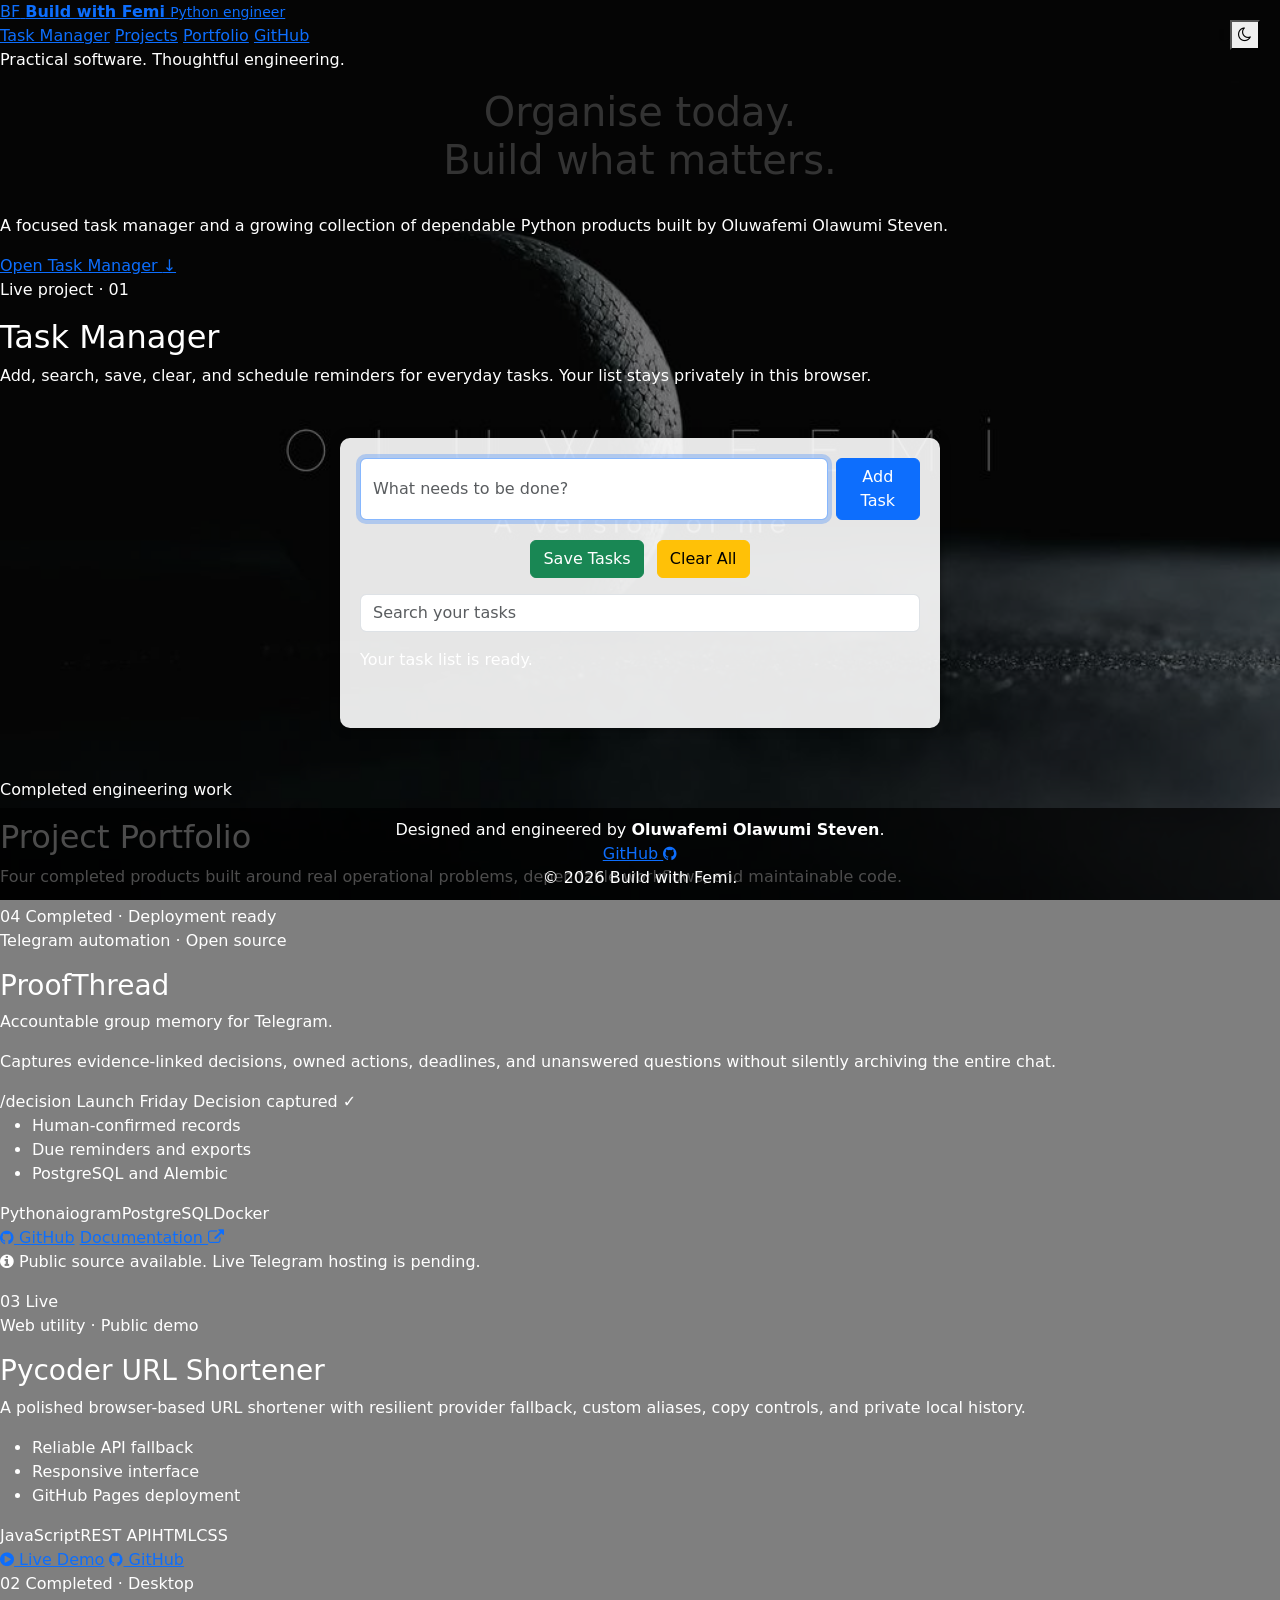
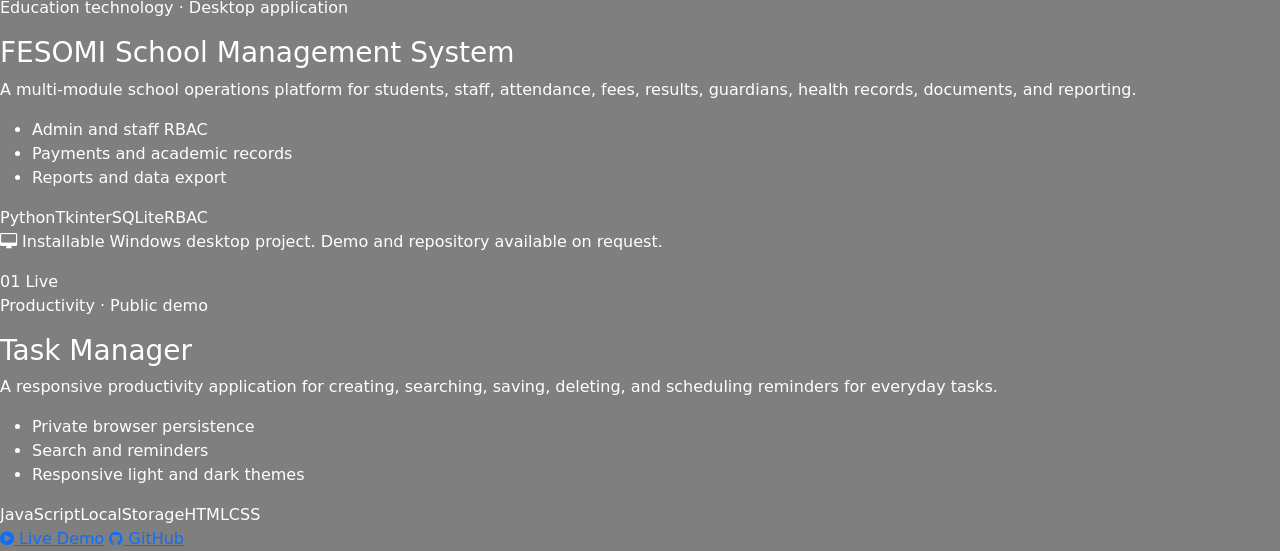
==== index.html @ 550fa1e2 "feat: launch standalone developer portfolio" ====
<!DOCTYPE html>
<html lang="en">
<head>
  <meta charset="UTF-8">
  <meta name="viewport" content="width=device-width, initial-scale=1.0">
  <meta name="description" content="Oluwafemi Olawumi Steven's Task Manager and featured Python engineering projects.">
  <meta name="theme-color" content="#071526">
  <title>Task Manager | Build with Femi</title>
  <link rel="stylesheet" href="https://cdn.jsdelivr.net/npm/bootstrap@5.3.0/dist/css/bootstrap.min.css">
  <link rel="stylesheet" href="https://maxcdn.bootstrapcdn.com/font-awesome/4.7.0/css/font-awesome.min.css">
  <link rel="stylesheet" href="styles.css">
</head>
<body>
  <header class="site-header">
    <a class="brand" href="#top" aria-label="Build with Femi home">
      <span class="brand-mark" aria-hidden="true">BF</span>
      <span>
        <strong>Build with Femi</strong>
        <small>Python engineer</small>
      </span>
    </a>

    <nav aria-label="Primary navigation">
      <a href="#task-manager">Task Manager</a>
      <a href="#projects">Projects</a>
      <a href="portfolio/">Portfolio</a>
      <a href="https://github.com/Oluwafemi1x" target="_blank" rel="noopener noreferrer">GitHub</a>
    </nav>

    <button class="mode-toggle" type="button" aria-label="Switch between light and dark mode" title="Toggle colour theme">
      <i class="fa fa-moon-o" aria-hidden="true"></i>
    </button>
  </header>

  <main id="top">
    <section class="hero" aria-labelledby="hero-title">
      <p class="eyebrow">Practical software. Thoughtful engineering.</p>
      <h1 id="hero-title">Organise today.<br><span>Build what matters.</span></h1>
      <p class="hero-copy">A focused task manager and a growing collection of dependable Python products built by Oluwafemi Olawumi Steven.</p>
      <a class="primary-link" href="#task-manager">Open Task Manager <span aria-hidden="true">↓</span></a>
    </section>

    <section id="task-manager" class="task-section" aria-labelledby="task-title">
      <div class="section-heading">
        <div>
          <p class="eyebrow">Live project · 01</p>
          <h2 id="task-title">Task Manager</h2>
        </div>
        <p>Add, search, save, clear, and schedule reminders for everyday tasks. Your list stays privately in this browser.</p>
      </div>

      <div class="task-manager-shell container">
        <div class="task-input d-flex justify-content-center">
          <label class="visually-hidden" for="taskInput">New task</label>
          <input type="text" id="taskInput" placeholder="What needs to be done?" class="form-control me-2" maxlength="240" autocomplete="off">
          <button id="addTaskBtn" class="btn btn-primary" type="button">Add Task</button>
        </div>

        <div class="task-actions text-center mt-3">
          <button id="saveTasksBtn" class="btn btn-success me-2" type="button">Save Tasks</button>
          <button id="clearAllBtn" class="btn btn-warning" type="button">Clear All</button>
        </div>

        <label class="visually-hidden" for="searchInput">Search tasks</label>
        <input type="search" id="searchInput" placeholder="Search your tasks" class="form-control my-3" autocomplete="off">
        <p id="emptyState" class="empty-state">Your task list is ready.</p>
        <ul class="task-list list-group" id="taskList" aria-live="polite"></ul>
        <p id="taskStatus" class="task-status" role="status" aria-live="polite"></p>
      </div>
    </section>

    <section id="projects" class="projects-section" aria-labelledby="projects-title">
      <div class="section-heading">
        <div>
          <p class="eyebrow">Completed engineering work</p>
          <h2 id="projects-title">Project Portfolio</h2>
        </div>
        <p>Four completed products built around real operational problems, dependable workflows, and maintainable code.</p>
      </div>

      <div class="project-grid">
        <article class="portfolio-card portfolio-card--featured">
          <div class="card-topline">
            <span class="project-index">04</span>
            <span class="project-status"><i></i> Completed · Deployment ready</span>
          </div>
          <div class="card-layout">
            <div>
              <p class="project-type">Telegram automation · Open source</p>
              <h3>ProofThread</h3>
              <p class="project-tagline">Accountable group memory for Telegram.</p>
              <p>Captures evidence-linked decisions, owned actions, deadlines, and unanswered questions without silently archiving the entire chat.</p>
            </div>
            <div class="mini-thread" aria-hidden="true">
              <span>/decision Launch Friday</span>
              <span>Decision captured ✓</span>
            </div>
          </div>
          <ul class="project-highlights">
            <li>Human-confirmed records</li>
            <li>Due reminders and exports</li>
            <li>PostgreSQL and Alembic</li>
          </ul>
          <div class="tech-stack" aria-label="ProofThread technologies"><span>Python</span><span>aiogram</span><span>PostgreSQL</span><span>Docker</span></div>
          <div class="project-links">
            <a class="project-button" href="https://github.com/Oluwafemi1x/proofthread-telegram-bot" target="_blank" rel="noopener noreferrer"><i class="fa fa-github" aria-hidden="true"></i> GitHub</a>
            <a class="project-button project-button--secondary" href="https://github.com/Oluwafemi1x/proofthread-telegram-bot#readme" target="_blank" rel="noopener noreferrer">Documentation <i class="fa fa-external-link" aria-hidden="true"></i></a>
          </div>
          <p class="availability"><i class="fa fa-info-circle" aria-hidden="true"></i> Public source available. Live Telegram hosting is pending.</p>
        </article>

        <article class="portfolio-card">
          <div class="card-topline">
            <span class="project-index">03</span>
            <span class="project-status project-status--live"><i></i> Live</span>
          </div>
          <p class="project-type">Web utility · Public demo</p>
          <h3>Pycoder URL Shortener</h3>
          <p>A polished browser-based URL shortener with resilient provider fallback, custom aliases, copy controls, and private local history.</p>
          <ul class="project-highlights">
            <li>Reliable API fallback</li>
            <li>Responsive interface</li>
            <li>GitHub Pages deployment</li>
          </ul>
          <div class="tech-stack" aria-label="URL Shortener technologies"><span>JavaScript</span><span>REST API</span><span>HTML</span><span>CSS</span></div>
          <div class="project-links">
            <a class="project-button project-button--live" href="https://oluwafemi1x.github.io/url-shortener/" target="_blank" rel="noopener noreferrer"><i class="fa fa-play-circle" aria-hidden="true"></i> Live Demo</a>
            <a class="project-button project-button--secondary" href="https://github.com/Oluwafemi1x/url-shortener" target="_blank" rel="noopener noreferrer"><i class="fa fa-github" aria-hidden="true"></i> GitHub</a>
          </div>
        </article>

        <article class="portfolio-card">
          <div class="card-topline">
            <span class="project-index">02</span>
            <span class="project-status"><i></i> Completed · Desktop</span>
          </div>
          <p class="project-type">Education technology · Desktop application</p>
          <h3>FESOMI School Management System</h3>
          <p>A multi-module school operations platform for students, staff, attendance, fees, results, guardians, health records, documents, and reporting.</p>
          <ul class="project-highlights">
            <li>Admin and staff RBAC</li>
            <li>Payments and academic records</li>
            <li>Reports and data export</li>
          </ul>
          <div class="tech-stack" aria-label="FESOMI technologies"><span>Python</span><span>Tkinter</span><span>SQLite</span><span>RBAC</span></div>
          <p class="availability"><i class="fa fa-desktop" aria-hidden="true"></i> Installable Windows desktop project. Demo and repository available on request.</p>
        </article>

        <article class="portfolio-card">
          <div class="card-topline">
            <span class="project-index">01</span>
            <span class="project-status project-status--live"><i></i> Live</span>
          </div>
          <p class="project-type">Productivity · Public demo</p>
          <h3>Task Manager</h3>
          <p>A responsive productivity application for creating, searching, saving, deleting, and scheduling reminders for everyday tasks.</p>
          <ul class="project-highlights">
            <li>Private browser persistence</li>
            <li>Search and reminders</li>
            <li>Responsive light and dark themes</li>
          </ul>
          <div class="tech-stack" aria-label="Task Manager technologies"><span>JavaScript</span><span>LocalStorage</span><span>HTML</span><span>CSS</span></div>
          <div class="project-links">
            <a class="project-button project-button--live" href="https://oluwafemi1x.github.io/Task-Manager/" target="_blank" rel="noopener noreferrer"><i class="fa fa-play-circle" aria-hidden="true"></i> Live Demo</a>
            <a class="project-button project-button--secondary" href="https://github.com/Oluwafemi1x/Task-Manager" target="_blank" rel="noopener noreferrer"><i class="fa fa-github" aria-hidden="true"></i> GitHub</a>
          </div>
        </article>
      </div>
    </section>
  </main>

  <footer class="footer">
    <p>Designed and engineered by <strong>Oluwafemi Olawumi Steven</strong>.</p>
    <a href="https://github.com/Oluwafemi1x" target="_blank" rel="noopener noreferrer">GitHub <i class="fa fa-github" aria-hidden="true"></i></a>
    <p>&copy; <span id="currentYear">2026</span> Build with Femi.</p>
  </footer>

  <script src="https://cdn.jsdelivr.net/npm/bootstrap@5.3.0/dist/js/bootstrap.bundle.min.js"></script>
  <script src="script.js"></script>
</body>
</html>
---- styles.css ----
body {
 background-image: url(./images/background.jpg);
 background-size: cover;
 background-position: center;
 background-attachment: fixed;
 background-repeat: no-repeat;
 color: #fff;
 position: relative;
}

body::before {
  content: '';
  position: absolute;
  top: 0;
  left: 0;
  width: 100%;
  height: 100%;
  background-color: rgba(0, 0, 0, 0.5);
  z-index: -1;
}

.container {
  max-width: 600px;
  margin: 50px auto;
  background-color: rgba(255, 255, 255, 0.9);
  padding: 20px;
  border-radius: 10px;
  box-shadow: 0 0 10px rgba(0, 0, 0, 0.5);
  z-index: 1;
}

h1 {
  text-align: center;
  margin-bottom: 30px;
  color: #333;
}

.task-input {
  margin-bottom: 20px;
}

.task-list {
  list-style-type: none;
  padding: 0;
  margin-bottom: 20px;
}

.task-item {
  display: flex;
  justify-content: space-between;
  align-items: center;
  padding: 10px;
  margin-bottom: 10px;
  background-color: #555;
  border-radius: 5px;
  transition: background-color 0.3s;
}

.task-item button {
  background-color: #dc3545;
  color: #fff;
  border: none;
  padding: 5px 10px;
  border-radius: 5px;
  cursor: pointer;
  margin: 5px;
}

.task-item button:hover {
  background-color: #c82333;
}

.task-item button.reminder-btn {
  background-color: #17a2b8;
  color: #fff;
}

.task-item button.reminder-btn:hover {
  background-color: #138496;
}

.mode-toggle {
  position: absolute;
  top: 20px;
  right: 20px;
  cursor: pointer;
}

.dark-mode {
  background-color: #222;
  color: #f8f9fa;
}

.dark-mode .container {
  background-color: #333;
}

.dark-mode .task-item {
  background-color: #666;
}

.dark-mode button {
  background-color: #dc3545;
  color: #fff;
}
.footer {
  text-align: center;
  padding: 10px;
  background-color: rgba(0, 0, 0, 0.7);
  color: #fff;
  position: fixed;
  bottom: 0;
  left: 0;
  width: 100%;
}
.footer p {
  margin: 0;
}
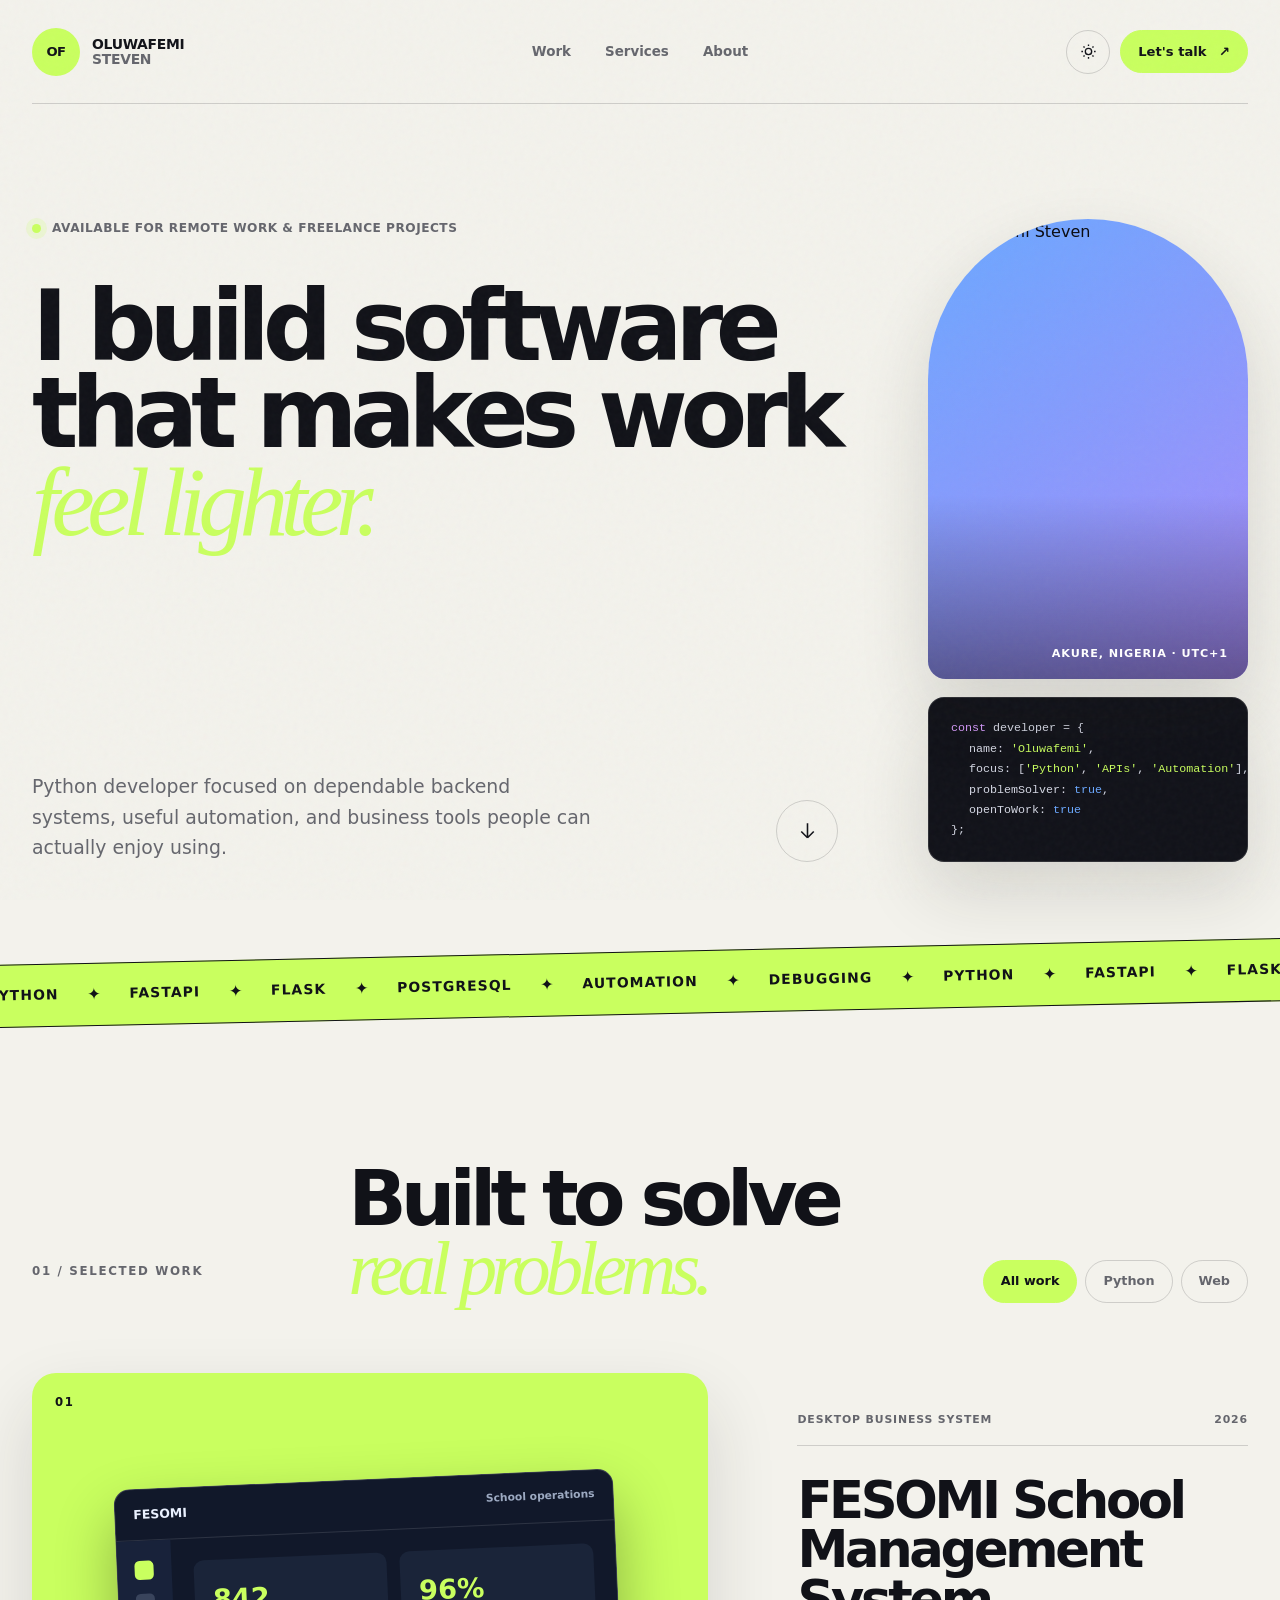
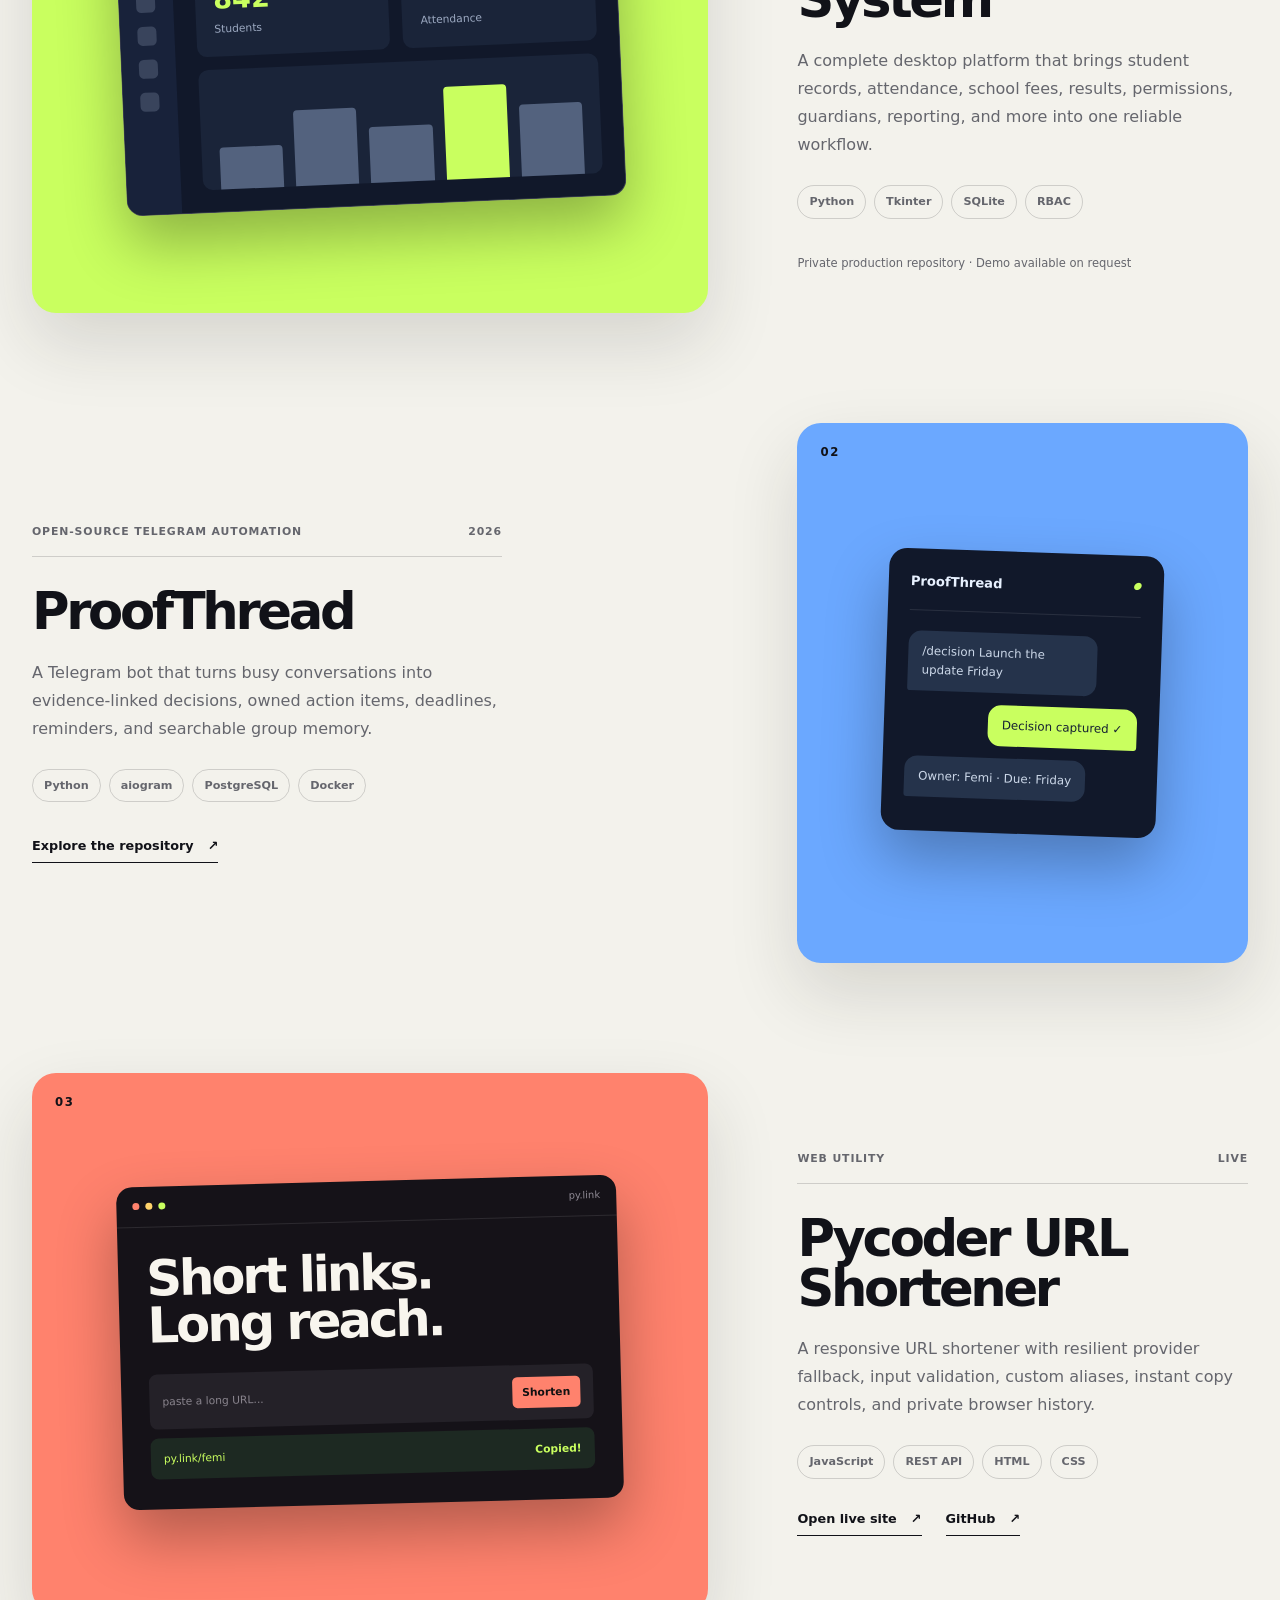
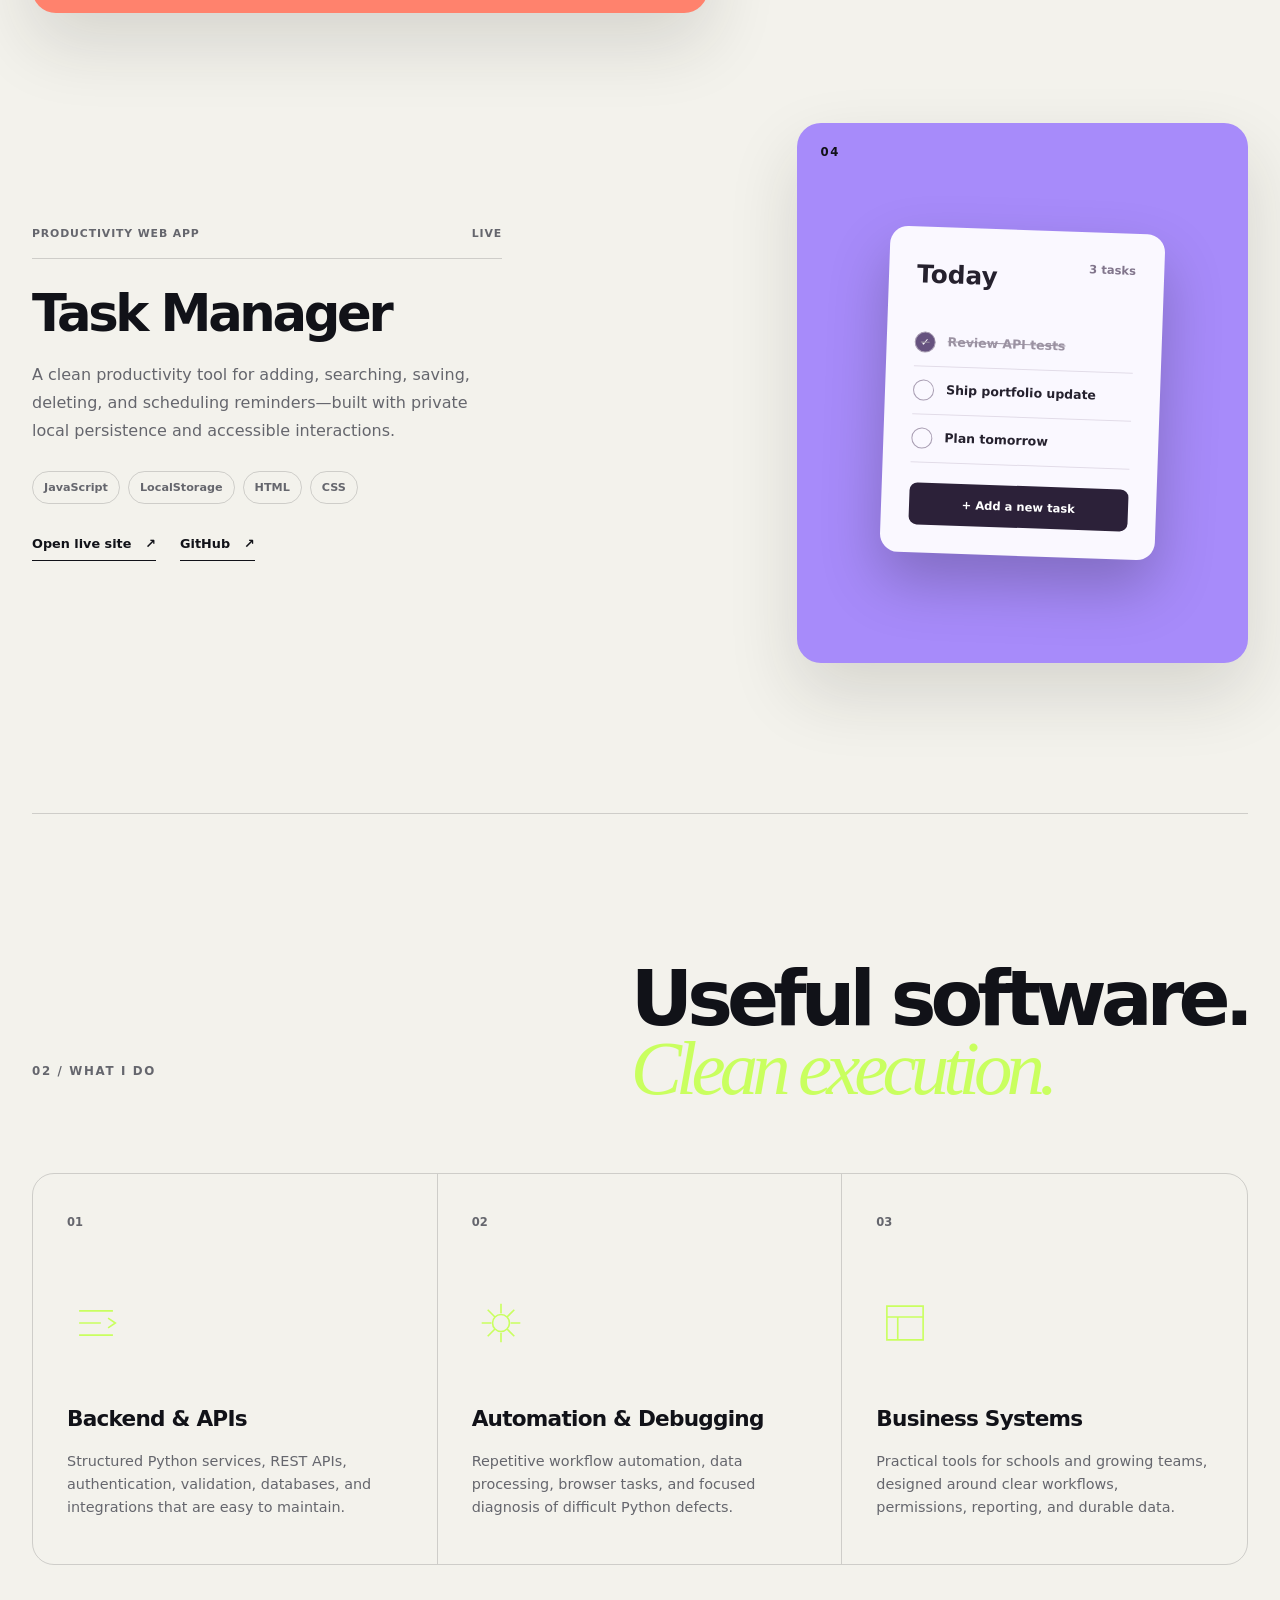
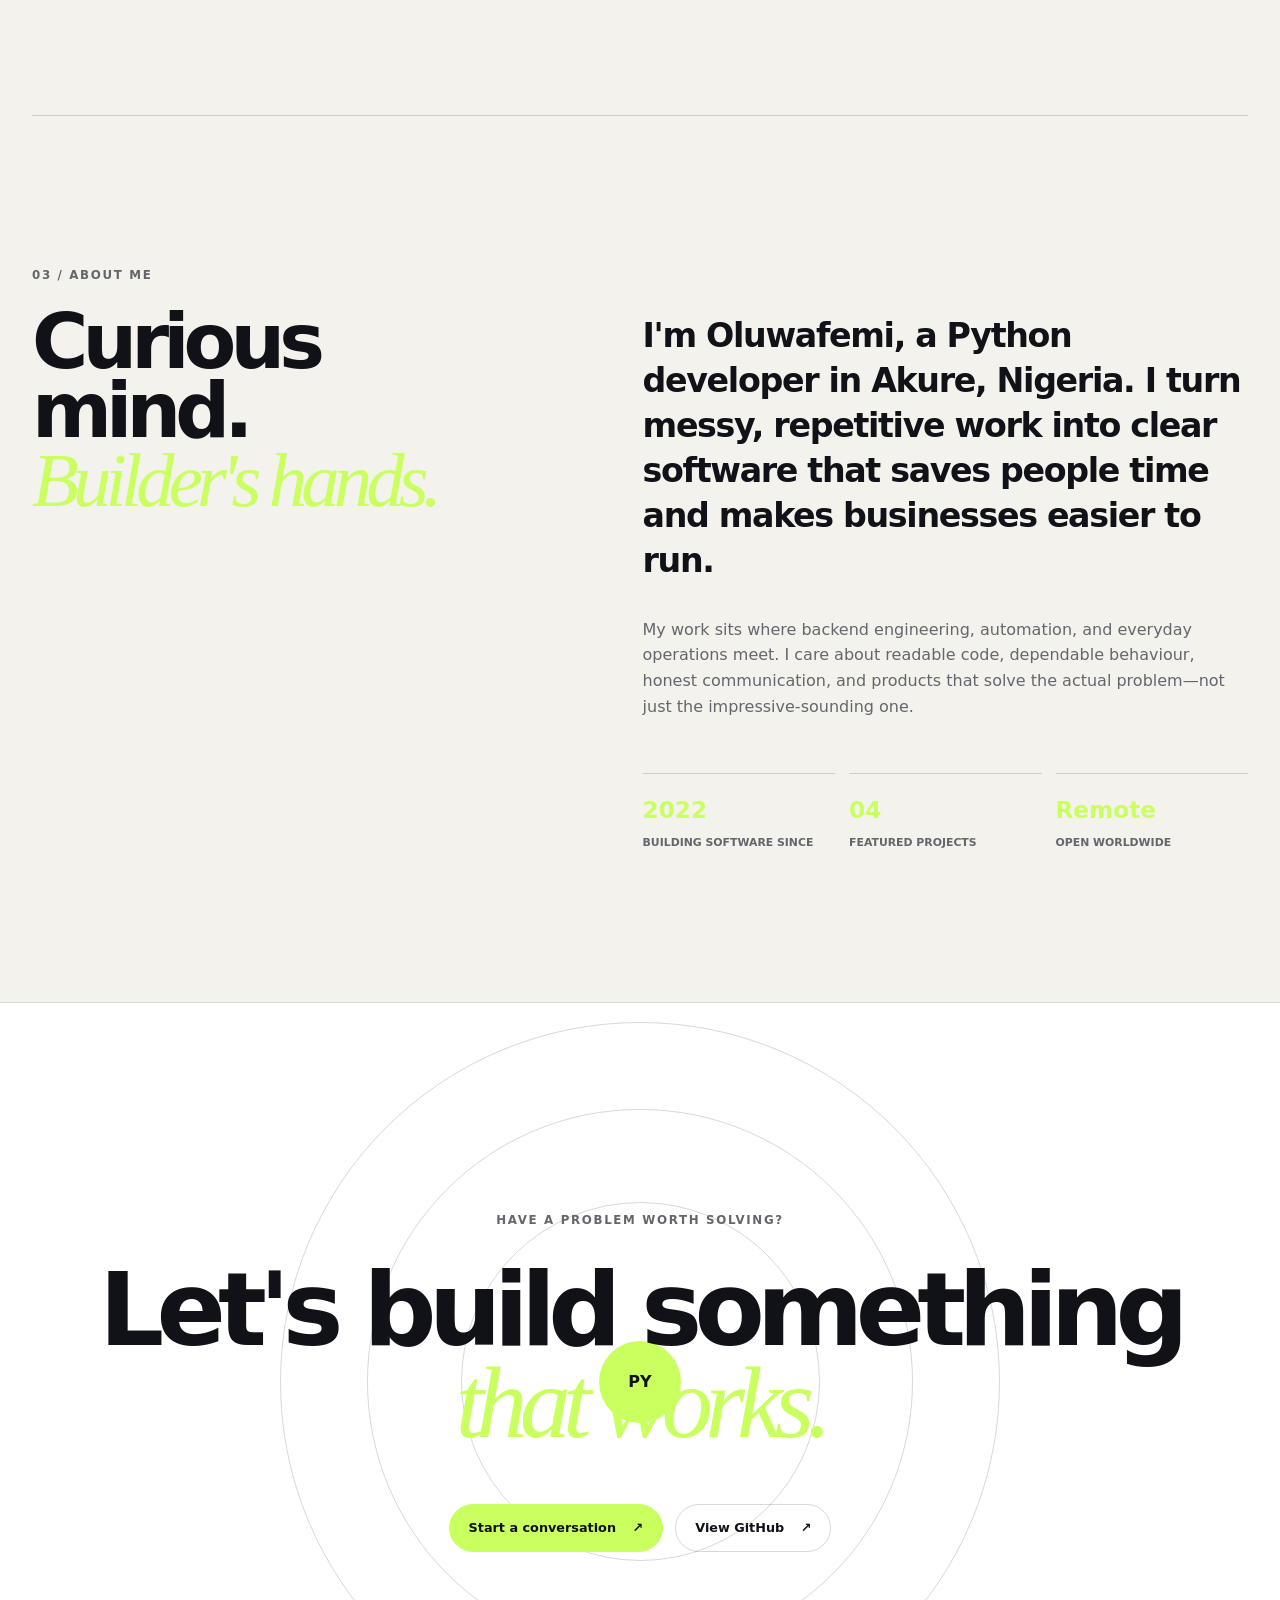
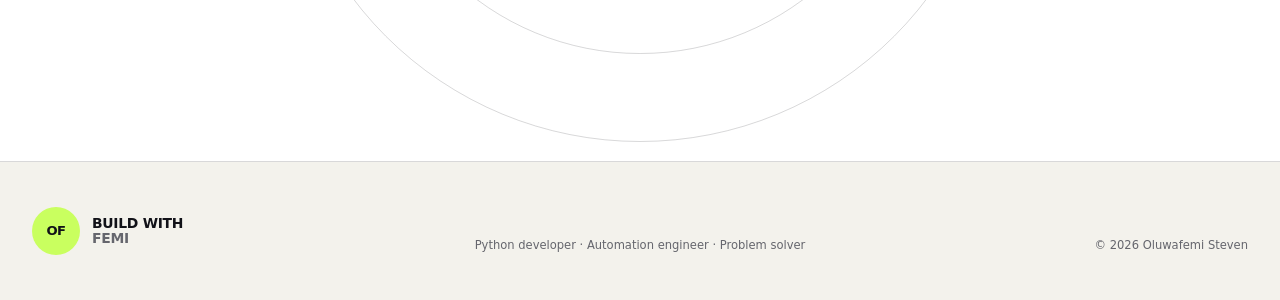
==== commit 3a6fa6a0: "feat: publish redesigned developer portfolio" ====
--- a/index.html
+++ b/index.html
@@ -1,181 +1,248 @@
-<!DOCTYPE html>
-<html lang="en">
+<!doctype html>
+<html lang="en" data-theme="dark">
 <head>
-  <meta charset="UTF-8">
-  <meta name="viewport" content="width=device-width, initial-scale=1.0">
-  <meta name="description" content="Oluwafemi Olawumi Steven's Task Manager and featured Python engineering projects.">
-  <meta name="theme-color" content="#071526">
-  <title>Task Manager | Build with Femi</title>
-  <link rel="stylesheet" href="https://cdn.jsdelivr.net/npm/bootstrap@5.3.0/dist/css/bootstrap.min.css">
-  <link rel="stylesheet" href="https://maxcdn.bootstrapcdn.com/font-awesome/4.7.0/css/font-awesome.min.css">
+  <meta charset="utf-8">
+  <meta name="viewport" content="width=device-width, initial-scale=1">
+  <meta name="description" content="Portfolio of Oluwafemi Olawumi Steven, a Python developer building backend systems, automation tools, and practical business software.">
+  <meta name="theme-color" content="#0a0b10">
+  <title>Oluwafemi Steven — Python Developer</title>
+  <link rel="preconnect" href="https://avatars.githubusercontent.com">
   <link rel="stylesheet" href="styles.css">
+  <script src="script.js" defer></script>
 </head>
 <body>
-  <header class="site-header">
-    <a class="brand" href="#top" aria-label="Build with Femi home">
-      <span class="brand-mark" aria-hidden="true">BF</span>
-      <span>
-        <strong>Build with Femi</strong>
-        <small>Python engineer</small>
-      </span>
+  <a class="skip-link" href="#main">Skip to content</a>
+  <div class="noise" aria-hidden="true"></div>
+
+  <header class="site-header" id="top">
+    <a class="brand" href="#top" aria-label="Oluwafemi Steven home">
+      <span class="brand-symbol">OF</span>
+      <span class="brand-copy">Oluwafemi<br><em>Steven</em></span>
     </a>
 
-    <nav aria-label="Primary navigation">
-      <a href="#task-manager">Task Manager</a>
-      <a href="#projects">Projects</a>
-      <a href="portfolio/">Portfolio</a>
-      <a href="https://github.com/Oluwafemi1x" target="_blank" rel="noopener noreferrer">GitHub</a>
+    <nav class="desktop-nav" aria-label="Primary navigation">
+      <a href="#work">Work</a>
+      <a href="#services">Services</a>
+      <a href="#about">About</a>
     </nav>
 
-    <button class="mode-toggle" type="button" aria-label="Switch between light and dark mode" title="Toggle colour theme">
-      <i class="fa fa-moon-o" aria-hidden="true"></i>
-    </button>
+    <div class="header-actions">
+      <button class="theme-toggle" type="button" aria-label="Switch to light theme" aria-pressed="false">
+        <svg viewBox="0 0 24 24" aria-hidden="true"><path d="M12 3v2m0 14v2M3 12h2m14 0h2M5.64 5.64l1.42 1.42m9.88 9.88 1.42 1.42m0-12.72-1.42 1.42M7.06 16.94l-1.42 1.42M16 12a4 4 0 1 1-8 0 4 4 0 0 1 8 0Z"/></svg>
+      </button>
+      <a class="header-cta" href="mailto:freshfemi1990@gmail.com">Let's talk <span aria-hidden="true">↗</span></a>
+      <button class="menu-toggle" type="button" aria-expanded="false" aria-controls="mobile-menu" aria-label="Open menu">
+        <span></span><span></span>
+      </button>
+    </div>
+
+    <nav class="mobile-menu" id="mobile-menu" aria-label="Mobile navigation" hidden>
+      <a href="#work">Work</a>
+      <a href="#services">Services</a>
+      <a href="#about">About</a>
+      <a href="mailto:freshfemi1990@gmail.com">Start a project ↗</a>
+    </nav>
   </header>
 
-  <main id="top">
+  <main id="main">
     <section class="hero" aria-labelledby="hero-title">
-      <p class="eyebrow">Practical software. Thoughtful engineering.</p>
-      <h1 id="hero-title">Organise today.<br><span>Build what matters.</span></h1>
-      <p class="hero-copy">A focused task manager and a growing collection of dependable Python products built by Oluwafemi Olawumi Steven.</p>
-      <a class="primary-link" href="#task-manager">Open Task Manager <span aria-hidden="true">↓</span></a>
-    </section>
-
-    <section id="task-manager" class="task-section" aria-labelledby="task-title">
-      <div class="section-heading">
-        <div>
-          <p class="eyebrow">Live project · 01</p>
-          <h2 id="task-title">Task Manager</h2>
-        </div>
-        <p>Add, search, save, clear, and schedule reminders for everyday tasks. Your list stays privately in this browser.</p>
-      </div>
-
-      <div class="task-manager-shell container">
-        <div class="task-input d-flex justify-content-center">
-          <label class="visually-hidden" for="taskInput">New task</label>
-          <input type="text" id="taskInput" placeholder="What needs to be done?" class="form-control me-2" maxlength="240" autocomplete="off">
-          <button id="addTaskBtn" class="btn btn-primary" type="button">Add Task</button>
-        </div>
-
-        <div class="task-actions text-center mt-3">
-          <button id="saveTasksBtn" class="btn btn-success me-2" type="button">Save Tasks</button>
-          <button id="clearAllBtn" class="btn btn-warning" type="button">Clear All</button>
-        </div>
-
-        <label class="visually-hidden" for="searchInput">Search tasks</label>
-        <input type="search" id="searchInput" placeholder="Search your tasks" class="form-control my-3" autocomplete="off">
-        <p id="emptyState" class="empty-state">Your task list is ready.</p>
-        <ul class="task-list list-group" id="taskList" aria-live="polite"></ul>
-        <p id="taskStatus" class="task-status" role="status" aria-live="polite"></p>
-      </div>
-    </section>
-
-    <section id="projects" class="projects-section" aria-labelledby="projects-title">
-      <div class="section-heading">
-        <div>
-          <p class="eyebrow">Completed engineering work</p>
-          <h2 id="projects-title">Project Portfolio</h2>
-        </div>
-        <p>Four completed products built around real operational problems, dependable workflows, and maintainable code.</p>
-      </div>
-
-      <div class="project-grid">
-        <article class="portfolio-card portfolio-card--featured">
-          <div class="card-topline">
-            <span class="project-index">04</span>
-            <span class="project-status"><i></i> Completed · Deployment ready</span>
-          </div>
-          <div class="card-layout">
-            <div>
-              <p class="project-type">Telegram automation · Open source</p>
-              <h3>ProofThread</h3>
-              <p class="project-tagline">Accountable group memory for Telegram.</p>
-              <p>Captures evidence-linked decisions, owned actions, deadlines, and unanswered questions without silently archiving the entire chat.</p>
-            </div>
-            <div class="mini-thread" aria-hidden="true">
-              <span>/decision Launch Friday</span>
-              <span>Decision captured ✓</span>
-            </div>
-          </div>
-          <ul class="project-highlights">
-            <li>Human-confirmed records</li>
-            <li>Due reminders and exports</li>
-            <li>PostgreSQL and Alembic</li>
-          </ul>
-          <div class="tech-stack" aria-label="ProofThread technologies"><span>Python</span><span>aiogram</span><span>PostgreSQL</span><span>Docker</span></div>
-          <div class="project-links">
-            <a class="project-button" href="https://github.com/Oluwafemi1x/proofthread-telegram-bot" target="_blank" rel="noopener noreferrer"><i class="fa fa-github" aria-hidden="true"></i> GitHub</a>
-            <a class="project-button project-button--secondary" href="https://github.com/Oluwafemi1x/proofthread-telegram-bot#readme" target="_blank" rel="noopener noreferrer">Documentation <i class="fa fa-external-link" aria-hidden="true"></i></a>
-          </div>
-          <p class="availability"><i class="fa fa-info-circle" aria-hidden="true"></i> Public source available. Live Telegram hosting is pending.</p>
-        </article>
-
-        <article class="portfolio-card">
-          <div class="card-topline">
-            <span class="project-index">03</span>
-            <span class="project-status project-status--live"><i></i> Live</span>
-          </div>
-          <p class="project-type">Web utility · Public demo</p>
-          <h3>Pycoder URL Shortener</h3>
-          <p>A polished browser-based URL shortener with resilient provider fallback, custom aliases, copy controls, and private local history.</p>
-          <ul class="project-highlights">
-            <li>Reliable API fallback</li>
-            <li>Responsive interface</li>
-            <li>GitHub Pages deployment</li>
-          </ul>
-          <div class="tech-stack" aria-label="URL Shortener technologies"><span>JavaScript</span><span>REST API</span><span>HTML</span><span>CSS</span></div>
-          <div class="project-links">
-            <a class="project-button project-button--live" href="https://oluwafemi1x.github.io/url-shortener/" target="_blank" rel="noopener noreferrer"><i class="fa fa-play-circle" aria-hidden="true"></i> Live Demo</a>
-            <a class="project-button project-button--secondary" href="https://github.com/Oluwafemi1x/url-shortener" target="_blank" rel="noopener noreferrer"><i class="fa fa-github" aria-hidden="true"></i> GitHub</a>
-          </div>
-        </article>
-
-        <article class="portfolio-card">
-          <div class="card-topline">
-            <span class="project-index">02</span>
-            <span class="project-status"><i></i> Completed · Desktop</span>
-          </div>
-          <p class="project-type">Education technology · Desktop application</p>
-          <h3>FESOMI School Management System</h3>
-          <p>A multi-module school operations platform for students, staff, attendance, fees, results, guardians, health records, documents, and reporting.</p>
-          <ul class="project-highlights">
-            <li>Admin and staff RBAC</li>
-            <li>Payments and academic records</li>
-            <li>Reports and data export</li>
-          </ul>
-          <div class="tech-stack" aria-label="FESOMI technologies"><span>Python</span><span>Tkinter</span><span>SQLite</span><span>RBAC</span></div>
-          <p class="availability"><i class="fa fa-desktop" aria-hidden="true"></i> Installable Windows desktop project. Demo and repository available on request.</p>
-        </article>
-
-        <article class="portfolio-card">
-          <div class="card-topline">
-            <span class="project-index">01</span>
-            <span class="project-status project-status--live"><i></i> Live</span>
-          </div>
-          <p class="project-type">Productivity · Public demo</p>
-          <h3>Task Manager</h3>
-          <p>A responsive productivity application for creating, searching, saving, deleting, and scheduling reminders for everyday tasks.</p>
-          <ul class="project-highlights">
-            <li>Private browser persistence</li>
-            <li>Search and reminders</li>
-            <li>Responsive light and dark themes</li>
-          </ul>
-          <div class="tech-stack" aria-label="Task Manager technologies"><span>JavaScript</span><span>LocalStorage</span><span>HTML</span><span>CSS</span></div>
-          <div class="project-links">
-            <a class="project-button project-button--live" href="https://oluwafemi1x.github.io/Task-Manager/" target="_blank" rel="noopener noreferrer"><i class="fa fa-play-circle" aria-hidden="true"></i> Live Demo</a>
-            <a class="project-button project-button--secondary" href="https://github.com/Oluwafemi1x/Task-Manager" target="_blank" rel="noopener noreferrer"><i class="fa fa-github" aria-hidden="true"></i> GitHub</a>
-          </div>
-        </article>
+      <div class="hero-main">
+        <p class="availability"><span></span> Available for remote work &amp; freelance projects</p>
+        <h1 id="hero-title">I build software<br>that makes work<br><em>feel lighter.</em></h1>
+        <div class="hero-bottom">
+          <p>Python developer focused on dependable backend systems, useful automation, and business tools people can actually enjoy using.</p>
+          <a class="circle-link" href="#work" aria-label="Explore selected work">
+            <svg viewBox="0 0 24 24" aria-hidden="true"><path d="M12 5v14m0 0 6-6m-6 6-6-6"/></svg>
+          </a>
+        </div>
+      </div>
+
+      <aside class="hero-aside" aria-label="Developer profile">
+        <div class="portrait-frame">
+          <img src="https://avatars.githubusercontent.com/u/120512391?v=4" alt="Oluwafemi Steven" width="460" height="460">
+          <span class="portrait-label">Akure, Nigeria · UTC+1</span>
+        </div>
+        <div class="signature-card">
+          <span class="code-line"><b>const</b> developer = {</span>
+          <span class="code-line indent">name: <i>'Oluwafemi'</i>,</span>
+          <span class="code-line indent">focus: [<i>'Python'</i>, <i>'APIs'</i>, <i>'Automation'</i>],</span>
+          <span class="code-line indent">problemSolver: <strong>true</strong>,</span>
+          <span class="code-line indent">openToWork: <strong>true</strong></span>
+          <span class="code-line">};</span>
+        </div>
+      </aside>
+    </section>
+
+    <section class="marquee" aria-label="Core skills">
+      <div class="marquee-track">
+        <span>Python</span><i>✦</i><span>FastAPI</span><i>✦</i><span>Flask</span><i>✦</i><span>PostgreSQL</span><i>✦</i><span>Automation</span><i>✦</i><span>Debugging</span><i>✦</i>
+        <span aria-hidden="true">Python</span><i aria-hidden="true">✦</i><span aria-hidden="true">FastAPI</span><i aria-hidden="true">✦</i><span aria-hidden="true">Flask</span><i aria-hidden="true">✦</i><span aria-hidden="true">PostgreSQL</span><i aria-hidden="true">✦</i><span aria-hidden="true">Automation</span><i aria-hidden="true">✦</i><span aria-hidden="true">Debugging</span><i aria-hidden="true">✦</i>
+      </div>
+    </section>
+
+    <section class="work section-shell" id="work" aria-labelledby="work-title">
+      <div class="section-intro reveal">
+        <p class="kicker">01 / Selected work</p>
+        <h2 id="work-title">Built to solve<br><em>real problems.</em></h2>
+        <div class="filter-bar" role="group" aria-label="Filter projects">
+          <button class="filter-button is-active" type="button" data-filter="all" aria-pressed="true">All work</button>
+          <button class="filter-button" type="button" data-filter="python" aria-pressed="false">Python</button>
+          <button class="filter-button" type="button" data-filter="web" aria-pressed="false">Web</button>
+        </div>
+      </div>
+
+      <div class="project-list">
+        <article class="project project--lime reveal" data-category="python">
+          <div class="project-visual fesomi-visual" aria-hidden="true">
+            <div class="app-window">
+              <div class="app-top"><span>FESOMI</span><small>School operations</small></div>
+              <div class="app-body">
+                <div class="app-sidebar"><i></i><i></i><i></i><i></i><i></i></div>
+                <div class="app-dashboard">
+                  <div class="metric"><b>842</b><small>Students</small></div>
+                  <div class="metric"><b>96%</b><small>Attendance</small></div>
+                  <div class="chart"><span></span><span></span><span></span><span></span><span></span></div>
+                </div>
+              </div>
+            </div>
+            <span class="visual-index">01</span>
+          </div>
+          <div class="project-copy">
+            <div class="project-meta"><span>Desktop business system</span><span>2026</span></div>
+            <h3>FESOMI School<br>Management System</h3>
+            <p>A complete desktop platform that brings student records, attendance, school fees, results, permissions, guardians, reporting, and more into one reliable workflow.</p>
+            <ul class="tag-list" aria-label="Technologies"><li>Python</li><li>Tkinter</li><li>SQLite</li><li>RBAC</li></ul>
+            <span class="private-note">Private production repository · Demo available on request</span>
+          </div>
+        </article>
+
+        <article class="project project--blue reveal" data-category="python">
+          <div class="project-visual proof-visual" aria-hidden="true">
+            <div class="telegram-card">
+              <div class="tg-header"><span>ProofThread</span><i>●</i></div>
+              <div class="bubble bubble--left">/decision Launch the update Friday</div>
+              <div class="bubble bubble--right">Decision captured ✓</div>
+              <div class="bubble bubble--left">Owner: Femi · Due: Friday</div>
+            </div>
+            <span class="visual-index">02</span>
+          </div>
+          <div class="project-copy">
+            <div class="project-meta"><span>Open-source Telegram automation</span><span>2026</span></div>
+            <h3>ProofThread</h3>
+            <p>A Telegram bot that turns busy conversations into evidence-linked decisions, owned action items, deadlines, reminders, and searchable group memory.</p>
+            <ul class="tag-list" aria-label="Technologies"><li>Python</li><li>aiogram</li><li>PostgreSQL</li><li>Docker</li></ul>
+            <a class="text-link" href="https://github.com/Oluwafemi1x/proofthread-telegram-bot" target="_blank" rel="noopener noreferrer">Explore the repository <span>↗</span></a>
+          </div>
+        </article>
+
+        <article class="project project--coral reveal" data-category="web">
+          <div class="project-visual url-visual" aria-hidden="true">
+            <div class="browser-card">
+              <div class="browser-top"><i></i><i></i><i></i><span>py.link</span></div>
+              <strong>Short links.<br>Long reach.</strong>
+              <div class="url-field"><span>paste a long URL...</span><b>Shorten</b></div>
+              <div class="link-result"><span>py.link/femi</span><b>Copied!</b></div>
+            </div>
+            <span class="visual-index">03</span>
+          </div>
+          <div class="project-copy">
+            <div class="project-meta"><span>Web utility</span><span>Live</span></div>
+            <h3>Pycoder URL<br>Shortener</h3>
+            <p>A responsive URL shortener with resilient provider fallback, input validation, custom aliases, instant copy controls, and private browser history.</p>
+            <ul class="tag-list" aria-label="Technologies"><li>JavaScript</li><li>REST API</li><li>HTML</li><li>CSS</li></ul>
+            <div class="link-row">
+              <a class="text-link" href="https://oluwafemi1x.github.io/url-shortener/" target="_blank" rel="noopener noreferrer">Open live site <span>↗</span></a>
+              <a class="text-link" href="https://github.com/Oluwafemi1x/url-shortener" target="_blank" rel="noopener noreferrer">GitHub <span>↗</span></a>
+            </div>
+          </div>
+        </article>
+
+        <article class="project project--violet reveal" data-category="web">
+          <div class="project-visual task-visual" aria-hidden="true">
+            <div class="task-card">
+              <div class="task-title"><span>Today</span><b>3 tasks</b></div>
+              <div class="task-row done"><i>✓</i><span>Review API tests</span></div>
+              <div class="task-row"><i></i><span>Ship portfolio update</span></div>
+              <div class="task-row"><i></i><span>Plan tomorrow</span></div>
+              <div class="task-add">+ Add a new task</div>
+            </div>
+            <span class="visual-index">04</span>
+          </div>
+          <div class="project-copy">
+            <div class="project-meta"><span>Productivity web app</span><span>Live</span></div>
+            <h3>Task Manager</h3>
+            <p>A clean productivity tool for adding, searching, saving, deleting, and scheduling reminders—built with private local persistence and accessible interactions.</p>
+            <ul class="tag-list" aria-label="Technologies"><li>JavaScript</li><li>LocalStorage</li><li>HTML</li><li>CSS</li></ul>
+            <div class="link-row">
+              <a class="text-link" href="https://oluwafemi1x.github.io/Task-Manager/task-manager/" target="_blank" rel="noopener noreferrer">Open live site <span>↗</span></a>
+              <a class="text-link" href="https://github.com/Oluwafemi1x/Task-Manager" target="_blank" rel="noopener noreferrer">GitHub <span>↗</span></a>
+            </div>
+          </div>
+        </article>
+      </div>
+      <p class="empty-projects" hidden>No projects match this filter.</p>
+    </section>
+
+    <section class="services section-shell" id="services" aria-labelledby="services-title">
+      <div class="section-intro reveal">
+        <p class="kicker">02 / What I do</p>
+        <h2 id="services-title">Useful software.<br><em>Clean execution.</em></h2>
+      </div>
+      <div class="service-grid">
+        <article class="service-card reveal">
+          <span>01</span>
+          <svg viewBox="0 0 48 48" aria-hidden="true"><path d="M10 14h28M10 24h18M10 34h28M34 20l6 4-6 4"/></svg>
+          <h3>Backend &amp; APIs</h3>
+          <p>Structured Python services, REST APIs, authentication, validation, databases, and integrations that are easy to maintain.</p>
+        </article>
+        <article class="service-card reveal">
+          <span>02</span>
+          <svg viewBox="0 0 48 48" aria-hidden="true"><path d="M24 8v8m0 16v8M8 24h8m16 0h8M13 13l6 6m10 10 6 6m0-22-6 6M19 29l-6 6"/><circle cx="24" cy="24" r="7"/></svg>
+          <h3>Automation &amp; Debugging</h3>
+          <p>Repetitive workflow automation, data processing, browser tasks, and focused diagnosis of difficult Python defects.</p>
+        </article>
+        <article class="service-card reveal">
+          <span>03</span>
+          <svg viewBox="0 0 48 48" aria-hidden="true"><path d="M9 10h30v28H9zM9 19h30M18 19v19"/></svg>
+          <h3>Business Systems</h3>
+          <p>Practical tools for schools and growing teams, designed around clear workflows, permissions, reporting, and durable data.</p>
+        </article>
+      </div>
+    </section>
+
+    <section class="about section-shell" id="about" aria-labelledby="about-title">
+      <div class="about-grid">
+        <div class="about-heading reveal">
+          <p class="kicker">03 / About me</p>
+          <h2 id="about-title">Curious mind.<br><em>Builder's hands.</em></h2>
+        </div>
+        <div class="about-copy reveal">
+          <p class="about-lead">I'm Oluwafemi, a Python developer in Akure, Nigeria. I turn messy, repetitive work into clear software that saves people time and makes businesses easier to run.</p>
+          <p>My work sits where backend engineering, automation, and everyday operations meet. I care about readable code, dependable behaviour, honest communication, and products that solve the actual problem—not just the impressive-sounding one.</p>
+          <div class="fact-grid">
+            <div><strong>2022</strong><span>Building software since</span></div>
+            <div><strong>04</strong><span>Featured projects</span></div>
+            <div><strong>Remote</strong><span>Open worldwide</span></div>
+          </div>
+        </div>
+      </div>
+    </section>
+
+    <section class="contact" aria-labelledby="contact-title">
+      <div class="contact-orbit" aria-hidden="true"><span>PY</span></div>
+      <p class="kicker reveal">Have a problem worth solving?</p>
+      <h2 id="contact-title" class="reveal">Let's build something<br><em>that works.</em></h2>
+      <div class="contact-links reveal">
+        <a href="mailto:freshfemi1990@gmail.com">Start a conversation <span>↗</span></a>
+        <a href="https://github.com/Oluwafemi1x" target="_blank" rel="noopener noreferrer">View GitHub <span>↗</span></a>
       </div>
     </section>
   </main>
 
-  <footer class="footer">
-    <p>Designed and engineered by <strong>Oluwafemi Olawumi Steven</strong>.</p>
-    <a href="https://github.com/Oluwafemi1x" target="_blank" rel="noopener noreferrer">GitHub <i class="fa fa-github" aria-hidden="true"></i></a>
-    <p>&copy; <span id="currentYear">2026</span> Build with Femi.</p>
+  <footer>
+    <a class="brand footer-brand" href="#top"><span class="brand-symbol">OF</span><span class="brand-copy">Build with<br><em>Femi</em></span></a>
+    <p>Python developer · Automation engineer · Problem solver</p>
+    <p>© <span id="year">2026</span> Oluwafemi Steven</p>
   </footer>
-
-  <script src="https://cdn.jsdelivr.net/npm/bootstrap@5.3.0/dist/js/bootstrap.bundle.min.js"></script>
-  <script src="script.js"></script>
 </body>
 </html>
--- a/styles.css
+++ b/styles.css
@@ -1,118 +1,477 @@
+:root {
+  color-scheme: dark;
+  --bg: #0a0b10;
+  --surface: #12131a;
+  --surface-2: #181a22;
+  --text: #f4f4ef;
+  --muted: #9b9ca5;
+  --line: rgba(255, 255, 255, 0.14);
+  --lime: #c9ff5f;
+  --blue: #6ba8ff;
+  --coral: #ff826d;
+  --violet: #a78bfa;
+  --shadow: 0 32px 80px rgba(0, 0, 0, 0.38);
+  --shell: min(1240px, calc(100% - 64px));
+}
+
+html[data-theme="light"] {
+  color-scheme: light;
+  --bg: #f3f2ec;
+  --surface: #ffffff;
+  --surface-2: #e9e8e1;
+  --text: #111218;
+  --muted: #65666d;
+  --line: rgba(17, 18, 24, 0.16);
+  --shadow: 0 30px 70px rgba(35, 35, 30, 0.14);
+}
+
+* { box-sizing: border-box; }
+
+html { scroll-behavior: smooth; }
+
 body {
- background-image: url(./images/background.jpg);
- background-size: cover;
- background-position: center;
- background-attachment: fixed;
- background-repeat: no-repeat;
- color: #fff;
- position: relative;
-}
-
-body::before {
-  content: '';
+  margin: 0;
+  overflow-x: hidden;
+  color: var(--text);
+  background: var(--bg);
+  font-family: Inter, ui-sans-serif, system-ui, -apple-system, BlinkMacSystemFont, "Segoe UI", sans-serif;
+  font-size: 1rem;
+  line-height: 1.6;
+  transition: color 180ms ease, background-color 180ms ease;
+}
+
+body.menu-open { overflow: hidden; }
+
+button, a { -webkit-tap-highlight-color: transparent; }
+button { font: inherit; }
+a { color: inherit; }
+
+.noise {
+  position: fixed;
+  inset: 0;
+  z-index: 100;
+  pointer-events: none;
+  opacity: 0.035;
+  background-image: url("data:image/svg+xml,%3Csvg viewBox='0 0 180 180' xmlns='http://www.w3.org/2000/svg'%3E%3Cfilter id='n'%3E%3CfeTurbulence type='fractalNoise' baseFrequency='.95' numOctaves='3' stitchTiles='stitch'/%3E%3C/filter%3E%3Crect width='100%25' height='100%25' filter='url(%23n)' opacity='.9'/%3E%3C/svg%3E");
+}
+
+.skip-link {
+  position: fixed;
+  top: 10px;
+  left: 10px;
+  z-index: 999;
+  padding: 10px 14px;
+  color: #111;
+  background: var(--lime);
+  transform: translateY(-150%);
+}
+.skip-link:focus { transform: translateY(0); }
+
+.site-header {
+  position: relative;
+  z-index: 50;
+  display: grid;
+  grid-template-columns: 1fr auto 1fr;
+  align-items: center;
+  width: var(--shell);
+  min-height: 104px;
+  margin: 0 auto;
+  border-bottom: 1px solid var(--line);
+}
+
+.brand {
+  display: inline-flex;
+  align-items: center;
+  gap: 12px;
+  width: max-content;
+  text-decoration: none;
+}
+
+.brand-symbol {
+  display: grid;
+  width: 48px;
+  aspect-ratio: 1;
+  place-items: center;
+  color: #111218;
+  background: var(--lime);
+  border-radius: 50%;
+  font-size: 0.82rem;
+  font-weight: 900;
+  letter-spacing: -0.05em;
+}
+
+.brand-copy {
+  font-size: 0.87rem;
+  font-weight: 760;
+  line-height: 1.05;
+  letter-spacing: -0.02em;
+  text-transform: uppercase;
+}
+.brand-copy em { color: var(--muted); font-style: normal; }
+
+.desktop-nav { display: flex; gap: 34px; }
+.desktop-nav a {
+  position: relative;
+  color: var(--muted);
+  font-size: 0.84rem;
+  font-weight: 720;
+  text-decoration: none;
+}
+.desktop-nav a::after {
   position: absolute;
-  top: 0;
+  bottom: -8px;
   left: 0;
   width: 100%;
-  height: 100%;
-  background-color: rgba(0, 0, 0, 0.5);
-  z-index: -1;
-}
-
-.container {
-  max-width: 600px;
-  margin: 50px auto;
-  background-color: rgba(255, 255, 255, 0.9);
-  padding: 20px;
-  border-radius: 10px;
-  box-shadow: 0 0 10px rgba(0, 0, 0, 0.5);
-  z-index: 1;
-}
-
-h1 {
-  text-align: center;
-  margin-bottom: 30px;
-  color: #333;
-}
-
-.task-input {
-  margin-bottom: 20px;
-}
-
-.task-list {
-  list-style-type: none;
-  padding: 0;
-  margin-bottom: 20px;
-}
-
-.task-item {
+  height: 1px;
+  content: "";
+  background: var(--lime);
+  transform: scaleX(0);
+  transform-origin: right;
+  transition: transform 180ms ease;
+}
+.desktop-nav a:hover::after, .desktop-nav a:focus-visible::after { transform: scaleX(1); transform-origin: left; }
+
+.header-actions { justify-self: end; display: flex; align-items: center; gap: 10px; }
+.theme-toggle, .menu-toggle {
+  display: grid;
+  width: 44px;
+  height: 44px;
+  place-items: center;
+  color: var(--text);
+  background: transparent;
+  border: 1px solid var(--line);
+  border-radius: 50%;
+  cursor: pointer;
+}
+.theme-toggle svg { width: 19px; fill: none; stroke: currentColor; stroke-width: 1.7; }
+.theme-toggle:hover { color: #111; background: var(--lime); }
+
+.header-cta {
+  padding: 10px 17px;
+  color: #111218;
+  background: var(--lime);
+  border: 1px solid var(--lime);
+  border-radius: 999px;
+  font-size: 0.82rem;
+  font-weight: 820;
+  text-decoration: none;
+}
+.header-cta span { margin-left: 8px; }
+
+.menu-toggle, .mobile-menu { display: none; }
+
+.hero {
+  display: grid;
+  grid-template-columns: minmax(0, 1.45fr) minmax(320px, 0.55fr);
+  gap: clamp(40px, 7vw, 110px);
+  width: var(--shell);
+  min-height: calc(100vh - 104px);
+  margin: 0 auto;
+  padding: clamp(72px, 9vw, 128px) 0 90px;
+}
+
+.hero-main { display: flex; flex-direction: column; }
+.availability {
+  display: inline-flex;
+  align-items: center;
+  gap: 11px;
+  width: max-content;
+  margin: 0 0 44px;
+  color: var(--muted);
+  font-size: 0.76rem;
+  font-weight: 700;
+  letter-spacing: 0.04em;
+  text-transform: uppercase;
+}
+.availability span {
+  width: 9px;
+  height: 9px;
+  background: var(--lime);
+  border-radius: 50%;
+  box-shadow: 0 0 0 6px color-mix(in srgb, var(--lime), transparent 82%);
+  animation: pulse 2s infinite;
+}
+
+.hero h1, .section-intro h2, .about-heading h2, .contact h2 {
+  margin: 0;
+  font-size: clamp(3.65rem, 7.6vw, 7.4rem);
+  font-weight: 780;
+  line-height: 0.9;
+  letter-spacing: -0.077em;
+}
+.hero h1 em, .section-intro h2 em, .about-heading h2 em, .contact h2 em {
+  color: var(--lime);
+  font-family: Georgia, "Times New Roman", serif;
+  font-weight: 400;
+}
+
+.hero-bottom {
   display: flex;
   justify-content: space-between;
+  align-items: end;
+  gap: 30px;
+  margin-top: auto;
+  padding-top: 58px;
+}
+.hero-bottom p { max-width: 560px; margin: 0; color: var(--muted); font-size: clamp(1rem, 1.7vw, 1.18rem); }
+.circle-link {
+  display: grid;
+  flex: 0 0 auto;
+  width: 62px;
+  height: 62px;
+  place-items: center;
+  border: 1px solid var(--line);
+  border-radius: 50%;
+  transition: transform 180ms ease, background-color 180ms ease;
+}
+.circle-link svg { width: 25px; fill: none; stroke: currentColor; stroke-width: 1.5; }
+.circle-link:hover { color: #111; background: var(--lime); transform: translateY(4px); }
+
+.hero-aside { align-self: center; display: grid; gap: 18px; }
+.portrait-frame {
+  position: relative;
+  overflow: hidden;
+  background: linear-gradient(145deg, var(--blue), var(--violet));
+  border-radius: 180px 180px 20px 20px;
+  box-shadow: var(--shadow);
+}
+.portrait-frame::after {
+  position: absolute;
+  inset: 0;
+  content: "";
+  background: linear-gradient(180deg, transparent 60%, rgba(0, 0, 0, 0.42));
+}
+.portrait-frame img { display: block; width: 100%; aspect-ratio: 0.92; object-fit: cover; filter: saturate(0.82) contrast(1.07); }
+.portrait-label {
+  position: absolute;
+  right: 20px;
+  bottom: 16px;
+  z-index: 2;
+  color: #fff;
+  font-size: 0.7rem;
+  font-weight: 700;
+  letter-spacing: 0.08em;
+  text-transform: uppercase;
+}
+
+.signature-card {
+  padding: 20px 22px;
+  overflow: hidden;
+  color: #d5d8e4;
+  background: #111219;
+  border: 1px solid rgba(255, 255, 255, 0.12);
+  border-radius: 16px;
+  box-shadow: var(--shadow);
+  font: 0.73rem/1.75 ui-monospace, SFMono-Regular, Menlo, Consolas, monospace;
+}
+.code-line { display: block; white-space: nowrap; }
+.code-line.indent { padding-left: 18px; }
+.code-line b { color: #d89cff; font-weight: 500; }
+.code-line i { color: #c9ff5f; font-style: normal; }
+.code-line strong { color: #6ba8ff; font-weight: 500; }
+
+.marquee { overflow: hidden; color: #111218; background: var(--lime); border-block: 1px solid #111218; transform: rotate(-1.2deg) scale(1.02); }
+.marquee-track {
+  display: flex;
+  gap: 28px;
+  width: max-content;
+  padding: 17px 0;
   align-items: center;
-  padding: 10px;
-  margin-bottom: 10px;
-  background-color: #555;
-  border-radius: 5px;
-  transition: background-color 0.3s;
-}
-
-.task-item button {
-  background-color: #dc3545;
-  color: #fff;
-  border: none;
-  padding: 5px 10px;
-  border-radius: 5px;
+  animation: marquee 22s linear infinite;
+}
+.marquee span { font-size: 0.85rem; font-weight: 900; letter-spacing: 0.08em; text-transform: uppercase; }
+.marquee i { font-style: normal; }
+
+.section-shell { width: var(--shell); margin: 0 auto; padding: 150px 0; }
+.section-intro { display: flex; justify-content: space-between; gap: 45px; align-items: end; margin-bottom: 70px; }
+.section-intro h2, .about-heading h2 { font-size: clamp(3rem, 6vw, 6rem); }
+.kicker { margin: 0 0 22px; color: var(--muted); font-size: 0.74rem; font-weight: 800; letter-spacing: 0.14em; text-transform: uppercase; }
+
+.filter-bar { display: flex; flex-wrap: wrap; gap: 8px; }
+.filter-button {
+  padding: 10px 17px;
+  color: var(--muted);
+  background: transparent;
+  border: 1px solid var(--line);
+  border-radius: 999px;
+  font-size: 0.8rem;
+  font-weight: 740;
   cursor: pointer;
-  margin: 5px;
-}
-
-.task-item button:hover {
-  background-color: #c82333;
-}
-
-.task-item button.reminder-btn {
-  background-color: #17a2b8;
-  color: #fff;
-}
-
-.task-item button.reminder-btn:hover {
-  background-color: #138496;
-}
-
-.mode-toggle {
-  position: absolute;
-  top: 20px;
-  right: 20px;
-  cursor: pointer;
-}
-
-.dark-mode {
-  background-color: #222;
-  color: #f8f9fa;
-}
-
-.dark-mode .container {
-  background-color: #333;
-}
-
-.dark-mode .task-item {
-  background-color: #666;
-}
-
-.dark-mode button {
-  background-color: #dc3545;
-  color: #fff;
-}
-.footer {
-  text-align: center;
-  padding: 10px;
-  background-color: rgba(0, 0, 0, 0.7);
-  color: #fff;
-  position: fixed;
-  bottom: 0;
-  left: 0;
-  width: 100%;
-}
-.footer p {
-  margin: 0;
-}+}
+.filter-button:hover, .filter-button.is-active { color: #111218; background: var(--lime); border-color: var(--lime); }
+
+.project-list { display: grid; gap: 110px; }
+.project {
+  display: grid;
+  grid-template-columns: minmax(0, 1.2fr) minmax(330px, 0.8fr);
+  gap: clamp(45px, 7vw, 100px);
+  align-items: center;
+  transition: opacity 180ms ease, transform 180ms ease;
+}
+.project[hidden] { display: none; }
+.project:nth-child(even) .project-visual { order: 2; }
+.project:nth-child(even) .project-copy { order: 1; }
+
+.project-visual {
+  position: relative;
+  display: grid;
+  min-height: 540px;
+  padding: clamp(35px, 7vw, 88px);
+  place-items: center;
+  overflow: hidden;
+  color: #111218;
+  border-radius: 24px;
+  box-shadow: var(--shadow);
+}
+.project--lime .project-visual { background: var(--lime); }
+.project--blue .project-visual { background: var(--blue); }
+.project--coral .project-visual { background: var(--coral); }
+.project--violet .project-visual { background: var(--violet); }
+.visual-index { position: absolute; top: 20px; left: 23px; font-size: 0.73rem; font-weight: 900; letter-spacing: 0.14em; }
+
+.app-window { width: min(540px, 100%); overflow: hidden; color: #eaf1ff; background: #11182a; border: 1px solid rgba(255,255,255,.18); border-radius: 16px; box-shadow: 0 28px 60px rgba(0,0,0,.3); transform: rotate(-2.5deg); }
+.app-top { display: flex; justify-content: space-between; padding: 15px 18px; border-bottom: 1px solid rgba(255,255,255,.12); font-size: 0.78rem; font-weight: 800; }
+.app-top small { color: #9ca9c1; font-size: 0.67rem; font-weight: 600; }
+.app-body { display: grid; grid-template-columns: 54px 1fr; min-height: 255px; }
+.app-sidebar { display: grid; align-content: start; gap: 14px; padding: 20px 17px; background: #18223a; }
+.app-sidebar i { width: 19px; height: 19px; background: #39445c; border-radius: 5px; }
+.app-sidebar i:first-child { background: #c9ff5f; }
+.app-dashboard { display: grid; grid-template-columns: 1fr 1fr; gap: 13px; padding: 22px; }
+.metric { padding: 18px; background: #1a2439; border-radius: 10px; }
+.metric b, .metric small { display: block; }
+.metric b { color: #c9ff5f; font-size: 1.7rem; }
+.metric small { color: #9ca9c1; font-size: 0.67rem; }
+.chart { grid-column: 1 / -1; display: flex; align-items: end; gap: 12px; min-height: 120px; padding: 15px 18px 0; background: #1a2439; border-radius: 10px; }
+.chart span { flex: 1; height: 40%; background: #53627e; border-radius: 4px 4px 0 0; }
+.chart span:nth-child(2) { height: 72%; }.chart span:nth-child(3) { height: 53%; }.chart span:nth-child(4) { height: 88%; background: #c9ff5f; }.chart span:nth-child(5) { height: 68%; }
+
+.telegram-card { width: min(430px, 100%); padding: 22px; color: #e8f1ff; background: #11182a; border-radius: 18px; box-shadow: 0 28px 60px rgba(0,0,0,.28); transform: rotate(2deg); }
+.tg-header { display: flex; justify-content: space-between; padding-bottom: 18px; margin-bottom: 20px; border-bottom: 1px solid rgba(255,255,255,.1); font-size: 0.82rem; font-weight: 850; }
+.tg-header i { color: #c9ff5f; font-size: 0.6rem; }
+.bubble { width: fit-content; max-width: 82%; margin: 12px 0; padding: 11px 14px; color: #ccd8e9; background: #25334b; border-radius: 13px 13px 13px 3px; font-size: 0.74rem; }
+.bubble--right { margin-left: auto; color: #152033; background: #c9ff5f; border-radius: 13px 13px 3px; }
+
+.browser-card { width: min(520px, 100%); padding: 0 28px 30px; color: #f8f5ee; background: #151218; border-radius: 16px; box-shadow: 0 28px 60px rgba(0,0,0,.3); transform: rotate(-1.5deg); }
+.browser-top { display: flex; gap: 6px; align-items: center; margin: 0 -28px 28px; padding: 12px 16px; border-bottom: 1px solid rgba(255,255,255,.1); }
+.browser-top i { width: 7px; height: 7px; background: #ff826d; border-radius: 50%; }.browser-top i:nth-child(2) { background: #ffd36b; }.browser-top i:nth-child(3) { background: #c9ff5f; }
+.browser-top span { margin-left: auto; color: #8f8a94; font-size: 0.62rem; }
+.browser-card > strong { display: block; margin-bottom: 25px; font-size: clamp(1.9rem, 4vw, 3.1rem); line-height: 0.95; letter-spacing: -0.06em; }
+.url-field, .link-result { display: flex; justify-content: space-between; align-items: center; gap: 12px; padding: 12px 13px; border-radius: 8px; font-size: 0.67rem; }
+.url-field { color: #89848d; background: #242128; }.url-field b { padding: 7px 10px; color: #111; background: #ff826d; border-radius: 5px; }
+.link-result { margin-top: 9px; color: #c9ff5f; background: #1d2922; }.link-result b { color: #c9ff5f; }
+
+.task-card { width: min(450px, 100%); padding: 28px; color: #25212e; background: #faf8ff; border-radius: 18px; box-shadow: 0 28px 60px rgba(0,0,0,.23); transform: rotate(2deg); }
+.task-title { display: flex; justify-content: space-between; margin-bottom: 24px; font-size: 1.55rem; font-weight: 850; }.task-title b { color: #81758c; font-size: 0.72rem; font-weight: 700; }
+.task-row { display: flex; gap: 12px; align-items: center; padding: 13px 0; border-bottom: 1px solid #e2dce8; font-size: 0.78rem; font-weight: 700; }.task-row i { display: grid; width: 21px; height: 21px; place-items: center; border: 1px solid #a99eb3; border-radius: 50%; font-size: 0.65rem; font-style: normal; }.task-row.done { color: #9b92a2; text-decoration: line-through; }.task-row.done i { color: white; background: #66527f; }
+.task-add { margin-top: 20px; padding: 12px; color: #fff; background: #2c2139; border-radius: 8px; font-size: 0.72rem; font-weight: 800; text-align: center; }
+
+.project-copy { max-width: 470px; }
+.project-meta { display: flex; justify-content: space-between; gap: 15px; padding-bottom: 16px; margin-bottom: 30px; color: var(--muted); border-bottom: 1px solid var(--line); font-size: 0.68rem; font-weight: 780; letter-spacing: 0.08em; text-transform: uppercase; }
+.project-copy h3 { margin: 0 0 22px; font-size: clamp(2.25rem, 4vw, 4.2rem); line-height: 0.97; letter-spacing: -0.065em; }
+.project-copy > p { margin: 0; color: var(--muted); font-size: 1rem; line-height: 1.75; }
+.tag-list { display: flex; flex-wrap: wrap; gap: 8px; padding: 0; margin: 26px 0 30px; list-style: none; }
+.tag-list li { padding: 7px 11px; color: var(--muted); border: 1px solid var(--line); border-radius: 999px; font-size: 0.7rem; font-weight: 700; }
+.private-note { color: var(--muted); font-size: 0.72rem; }
+.text-link { display: inline-flex; gap: 14px; align-items: center; padding-bottom: 5px; border-bottom: 1px solid currentColor; font-size: 0.8rem; font-weight: 820; text-decoration: none; }
+.text-link span { transition: transform 180ms ease; }.text-link:hover span { transform: translate(3px, -3px); }
+.link-row { display: flex; flex-wrap: wrap; gap: 24px; }
+.empty-projects { margin: 40px 0 0; color: var(--muted); }
+
+.services { border-top: 1px solid var(--line); }
+.service-grid { display: grid; grid-template-columns: repeat(3, 1fr); border: 1px solid var(--line); border-radius: 22px; }
+.service-card { min-height: 390px; padding: 34px; border-right: 1px solid var(--line); }
+.service-card:last-child { border-right: 0; }
+.service-card > span { color: var(--muted); font-size: 0.72rem; font-weight: 800; }
+.service-card svg { display: block; width: 58px; margin: 60px 0 50px; fill: none; stroke: var(--lime); stroke-width: 1.35; }
+.service-card h3 { margin: 0 0 14px; font-size: 1.35rem; letter-spacing: -0.035em; }
+.service-card p { margin: 0; color: var(--muted); font-size: 0.9rem; }
+
+.about { border-top: 1px solid var(--line); }
+.about-grid { display: grid; grid-template-columns: 0.9fr 1.1fr; gap: clamp(60px, 9vw, 150px); }
+.about-copy { padding-top: 48px; }
+.about-copy p { color: var(--muted); }
+.about-copy .about-lead { margin-top: 0; color: var(--text); font-size: clamp(1.45rem, 2.6vw, 2.4rem); font-weight: 650; line-height: 1.35; letter-spacing: -0.04em; }
+.fact-grid { display: grid; grid-template-columns: repeat(3, 1fr); gap: 14px; margin-top: 54px; }
+.fact-grid div { padding-top: 17px; border-top: 1px solid var(--line); }
+.fact-grid strong, .fact-grid span { display: block; }.fact-grid strong { margin-bottom: 6px; color: var(--lime); font-size: 1.45rem; }.fact-grid span { color: var(--muted); font-size: 0.68rem; font-weight: 700; text-transform: uppercase; }
+
+.contact { position: relative; display: grid; min-height: 760px; padding: 120px 32px; place-content: center; overflow: hidden; text-align: center; background: var(--surface); border-block: 1px solid var(--line); }
+.contact .kicker { margin-bottom: 34px; }
+.contact h2 { position: relative; z-index: 2; font-size: clamp(3.7rem, 8vw, 8.4rem); }
+.contact-links { position: relative; z-index: 2; display: flex; justify-content: center; gap: 12px; margin-top: 54px; }
+.contact-links a { padding: 13px 19px; color: #111218; background: var(--lime); border: 1px solid var(--lime); border-radius: 999px; font-size: 0.8rem; font-weight: 820; text-decoration: none; }
+.contact-links a:last-child { color: var(--text); background: transparent; border-color: var(--line); }
+.contact-links span { margin-left: 12px; }
+.contact-orbit { position: absolute; top: 50%; left: 50%; display: grid; width: min(62vw, 720px); aspect-ratio: 1; place-items: center; border: 1px solid var(--line); border-radius: 50%; transform: translate(-50%, -50%); }
+.contact-orbit::before, .contact-orbit::after { position: absolute; content: ""; border: 1px solid var(--line); border-radius: 50%; }.contact-orbit::before { inset: 12%; }.contact-orbit::after { inset: 25%; }
+.contact-orbit span { display: grid; width: 82px; aspect-ratio: 1; place-items: center; color: #111218; background: var(--lime); border-radius: 50%; font-weight: 900; animation: float 4s ease-in-out infinite; }
+
+footer { display: grid; grid-template-columns: 1fr auto 1fr; align-items: end; gap: 25px; width: var(--shell); margin: 0 auto; padding: 45px 0; color: var(--muted); font-size: 0.72rem; }
+footer p { margin: 0; } footer p:last-child { justify-self: end; }.footer-brand { color: var(--text); }
+
+.reveal { opacity: 0; transform: translateY(25px); transition: opacity 650ms ease, transform 650ms ease; }
+.reveal.is-visible { opacity: 1; transform: translateY(0); }
+
+@keyframes pulse { 50% { box-shadow: 0 0 0 10px color-mix(in srgb, var(--lime), transparent 100%); } }
+@keyframes marquee { to { transform: translateX(-50%); } }
+@keyframes float { 50% { transform: translateY(-13px) rotate(8deg); } }
+
+@media (max-width: 980px) {
+  :root { --shell: min(100% - 40px, 760px); }
+  .site-header { grid-template-columns: 1fr auto; }
+  .desktop-nav, .header-cta { display: none; }
+  .menu-toggle { display: grid; align-content: center; gap: 6px; }
+  .menu-toggle span { display: block; width: 18px; height: 1px; background: currentColor; transition: transform 180ms ease; }
+  .menu-toggle[aria-expanded="true"] span:first-child { transform: translateY(3.5px) rotate(45deg); }
+  .menu-toggle[aria-expanded="true"] span:last-child { transform: translateY(-3.5px) rotate(-45deg); }
+  .mobile-menu { position: fixed; inset: 104px 0 0; z-index: 45; padding: 45px 20px; background: var(--bg); }
+  .mobile-menu:not([hidden]) { display: grid; align-content: start; gap: 0; }
+  .mobile-menu a { width: var(--shell); margin: 0 auto; padding: 20px 0; border-bottom: 1px solid var(--line); font-size: 1.6rem; font-weight: 760; text-decoration: none; }
+  .hero { grid-template-columns: 1fr; }
+  .hero-aside { grid-template-columns: minmax(230px, .85fr) 1.15fr; align-items: end; }
+  .portrait-frame { border-radius: 120px 120px 18px 18px; }
+  .project { grid-template-columns: 1fr; gap: 38px; }
+  .project:nth-child(even) .project-visual, .project:nth-child(even) .project-copy { order: initial; }
+  .project-copy { max-width: none; }
+  .section-intro { display: grid; }
+  .filter-bar { margin-top: 5px; }
+  .service-grid { grid-template-columns: 1fr; }
+  .service-card { min-height: auto; border-right: 0; border-bottom: 1px solid var(--line); }
+  .service-card:last-child { border-bottom: 0; }
+  .service-card svg { margin: 42px 0 32px; }
+  .about-grid { grid-template-columns: 1fr; }
+}
+
+@media (max-width: 640px) {
+  :root { --shell: calc(100% - 28px); }
+  .site-header { min-height: 86px; }
+  .brand-symbol { width: 42px; }
+  .hero { min-height: auto; padding: 64px 0 80px; }
+  .availability { width: auto; font-size: 0.66rem; }
+  .hero h1 { font-size: clamp(3.05rem, 15vw, 4.7rem); }
+  .hero-bottom { align-items: center; padding-top: 44px; }
+  .hero-aside { grid-template-columns: 1fr; }
+  .portrait-frame { width: 85%; margin: 0 auto; }
+  .signature-card { margin-top: -58px; z-index: 3; }
+  .mobile-menu { inset-block-start: 86px; }
+  .section-shell { padding: 105px 0; }
+  .section-intro { margin-bottom: 48px; }
+  .project-list { gap: 80px; }
+  .project-visual { min-height: 400px; padding: 44px 20px; border-radius: 18px; }
+  .app-dashboard { padding: 15px; }.chart { gap: 7px; }
+  .project-meta { margin-bottom: 22px; }
+  .project-copy h3 { font-size: 2.7rem; }
+  .fact-grid { grid-template-columns: 1fr; }
+  .contact { min-height: 640px; padding-inline: 20px; }
+  .contact-links { flex-direction: column; align-items: center; }
+  .contact-links a { width: min(100%, 280px); }
+  .contact-orbit { width: 118vw; }
+  footer { grid-template-columns: 1fr; align-items: start; }
+  footer p:last-child { justify-self: start; }
+}
+
+@media (prefers-reduced-motion: reduce) {
+  html { scroll-behavior: auto; }
+  *, *::before, *::after { animation-duration: 0.01ms !important; animation-iteration-count: 1 !important; transition-duration: 0.01ms !important; }
+  .reveal { opacity: 1; transform: none; }
+}
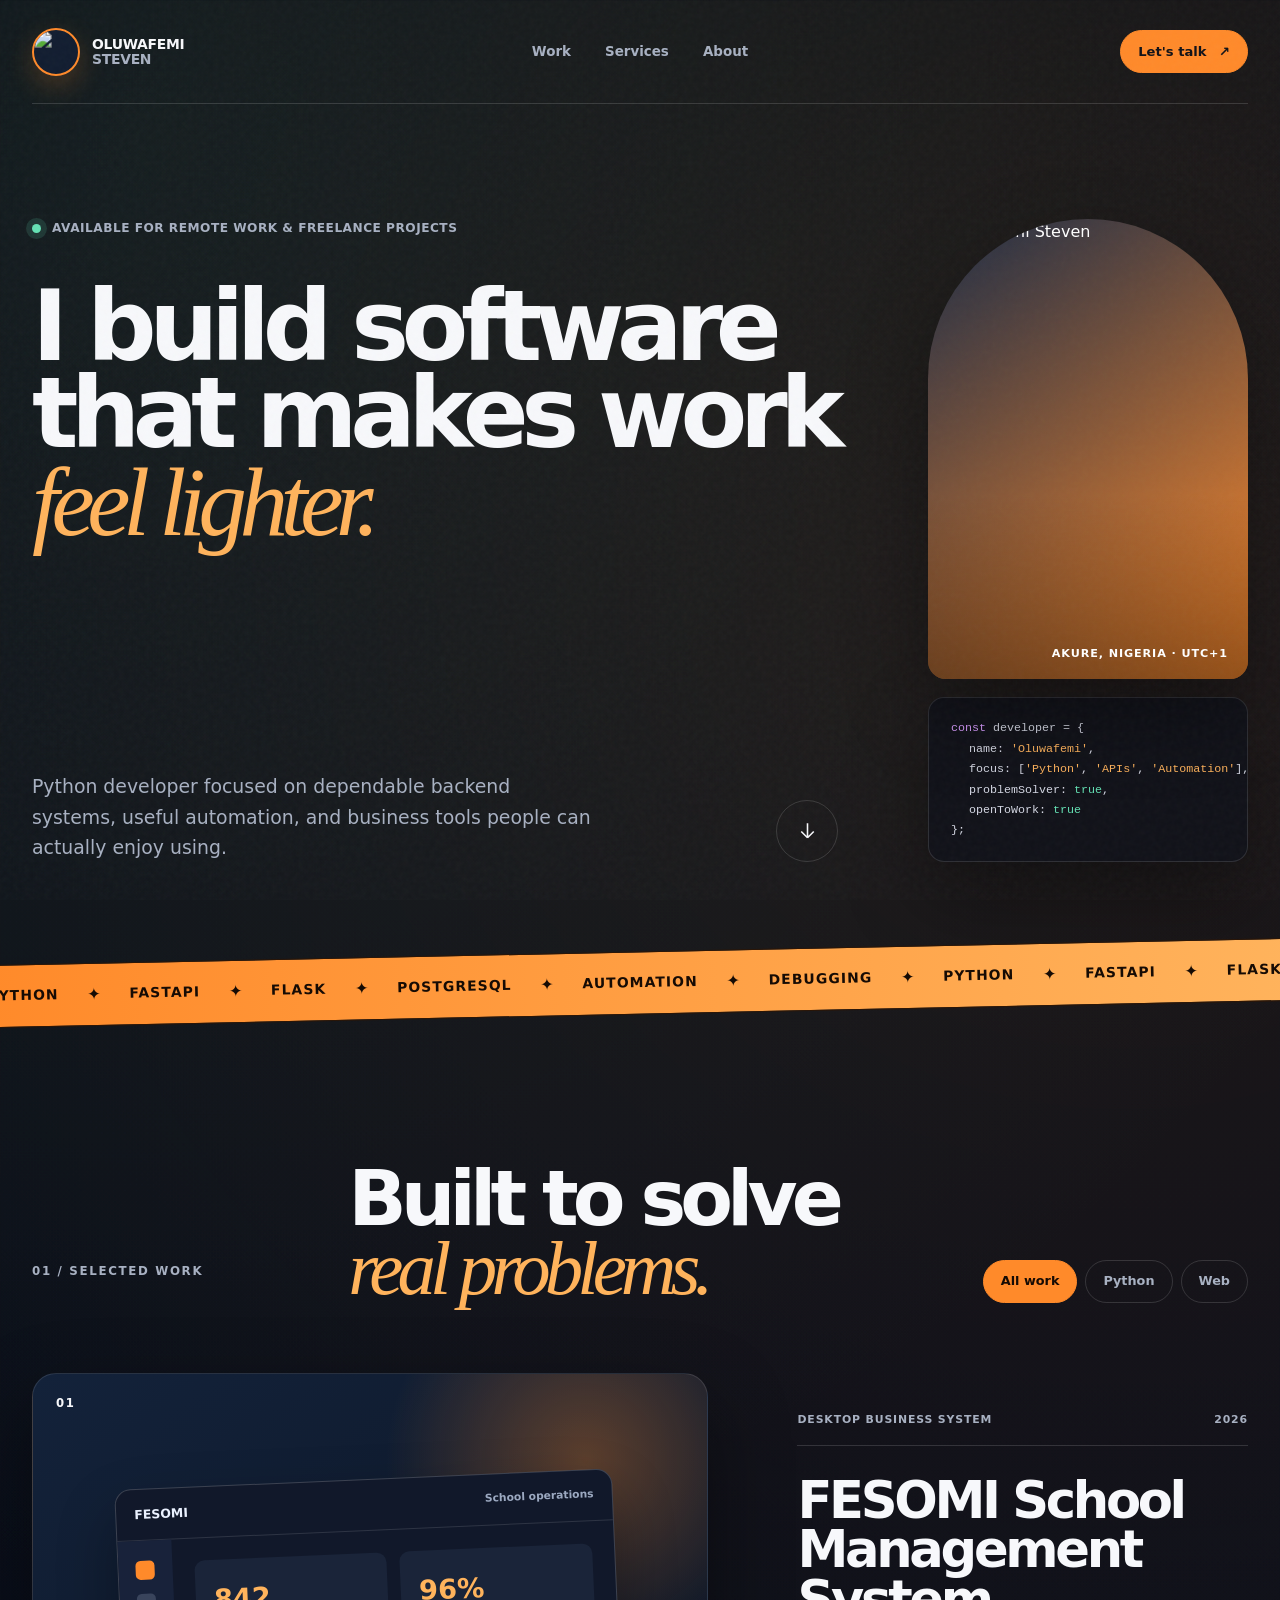
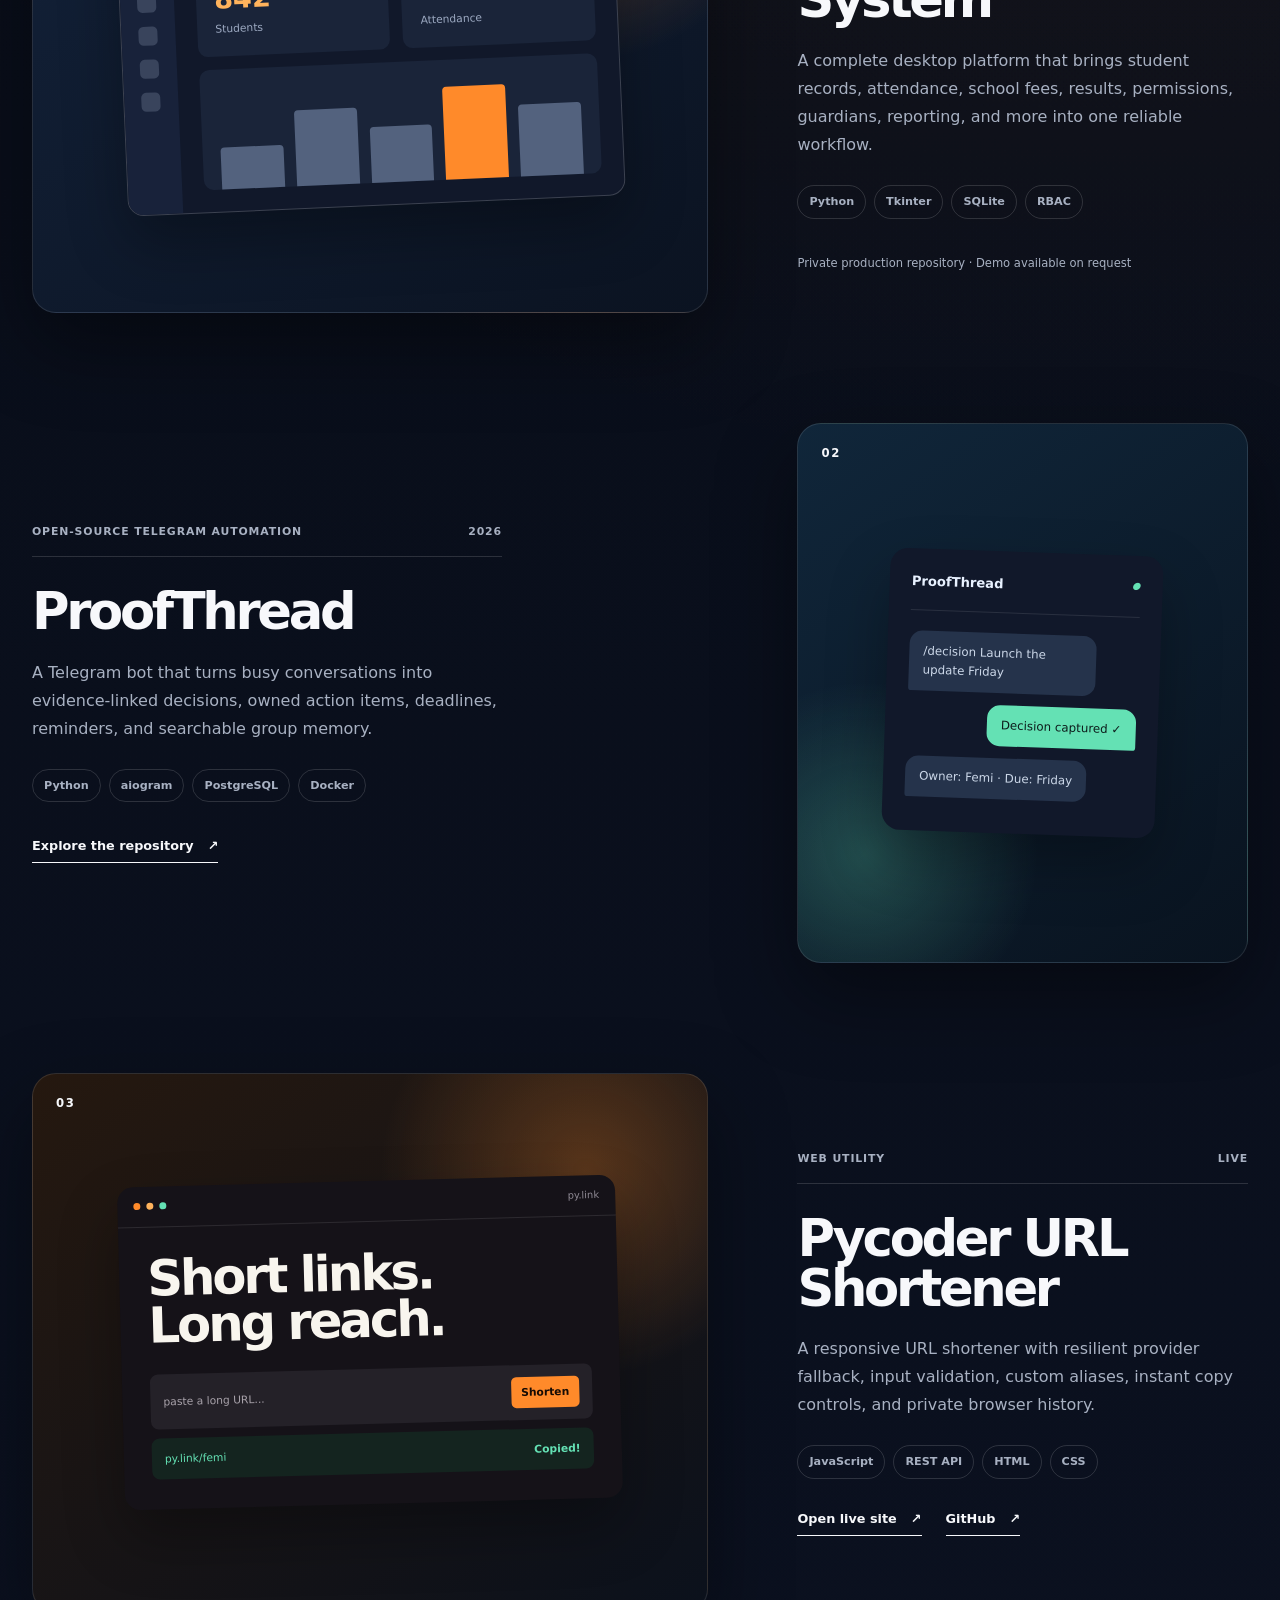
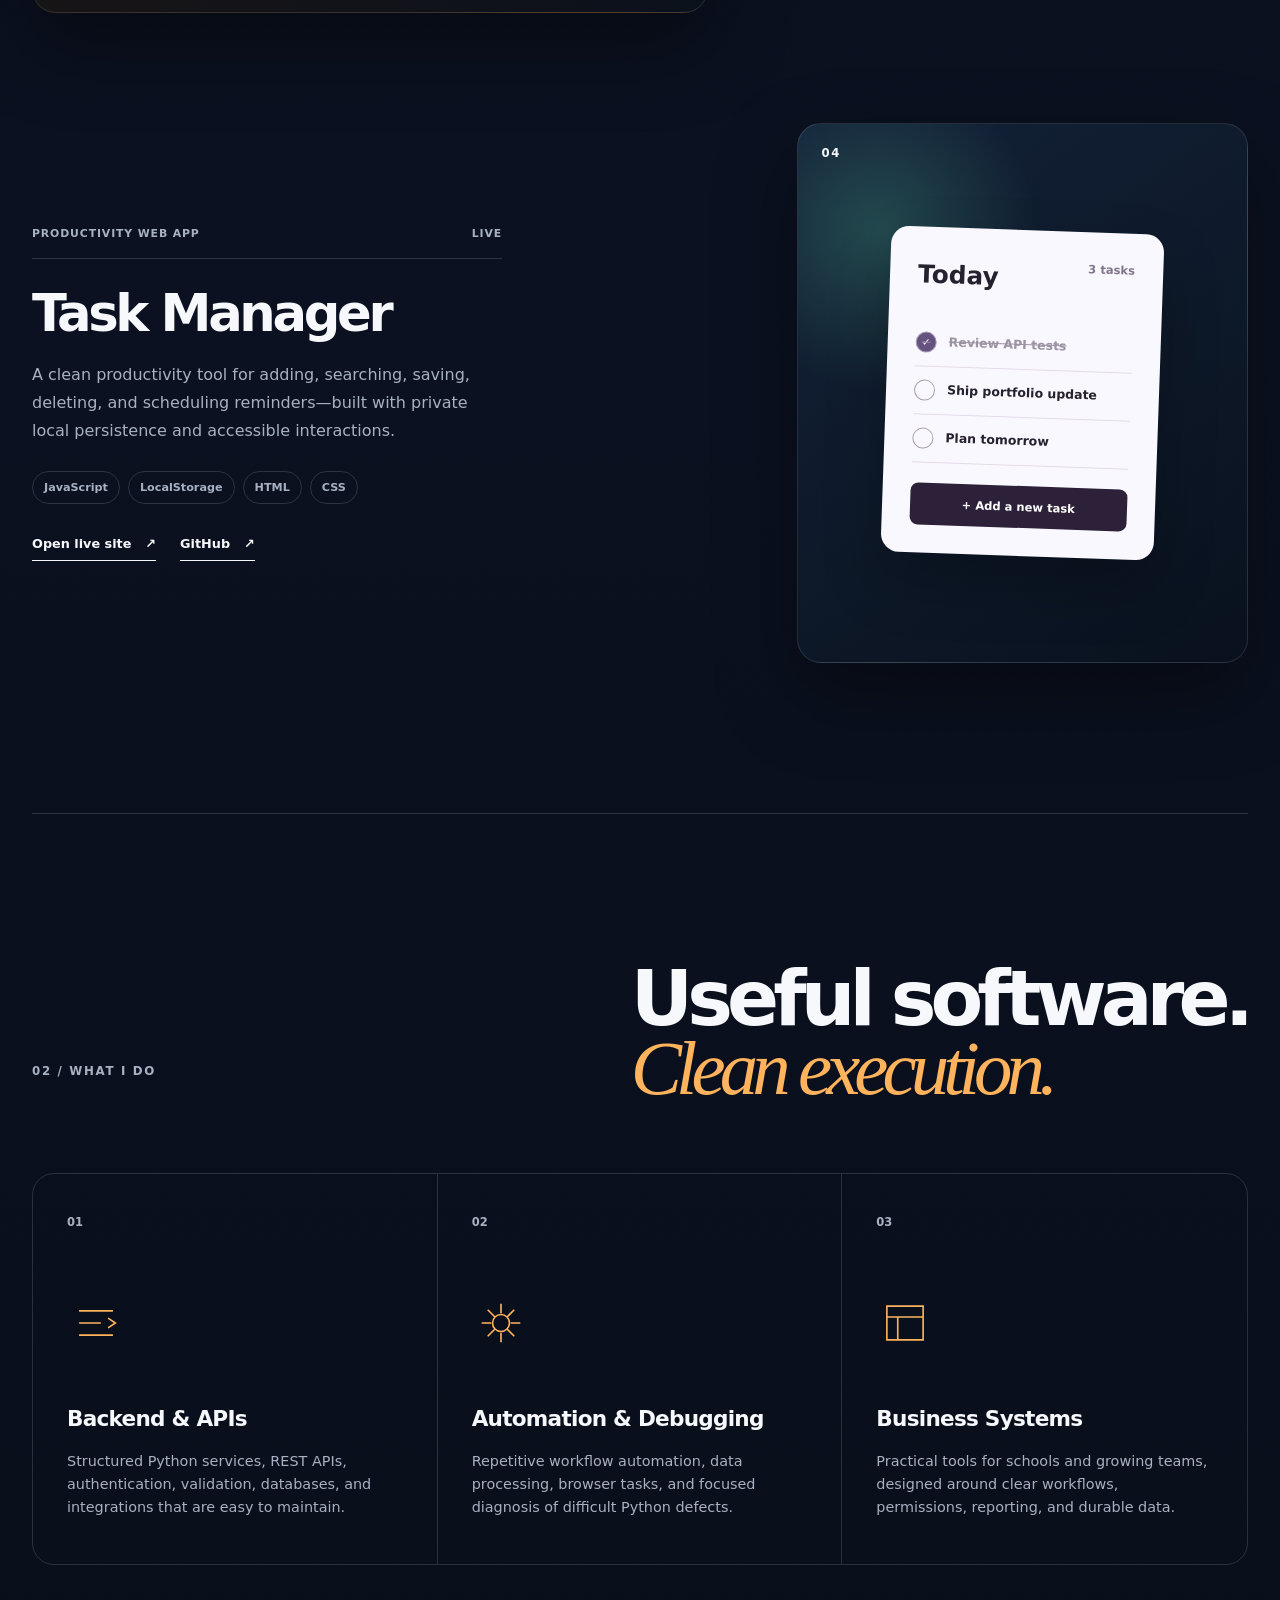
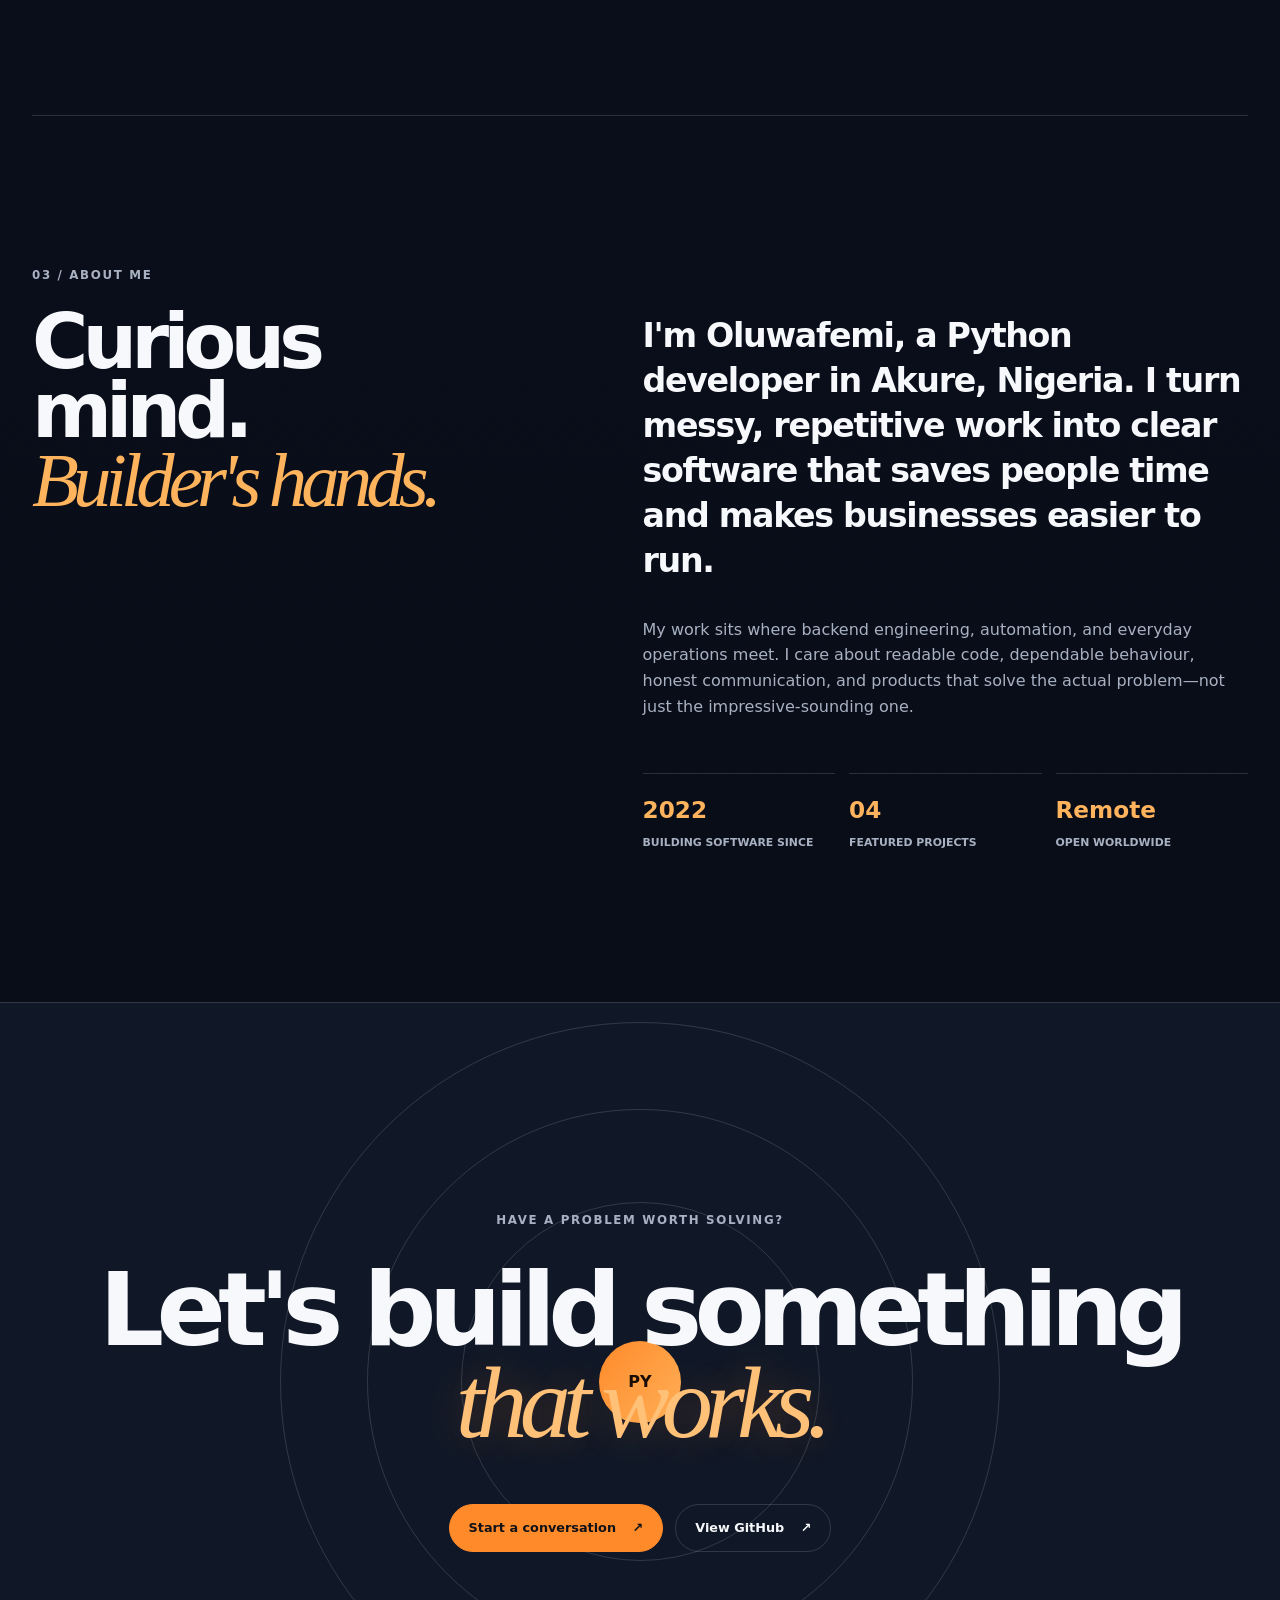
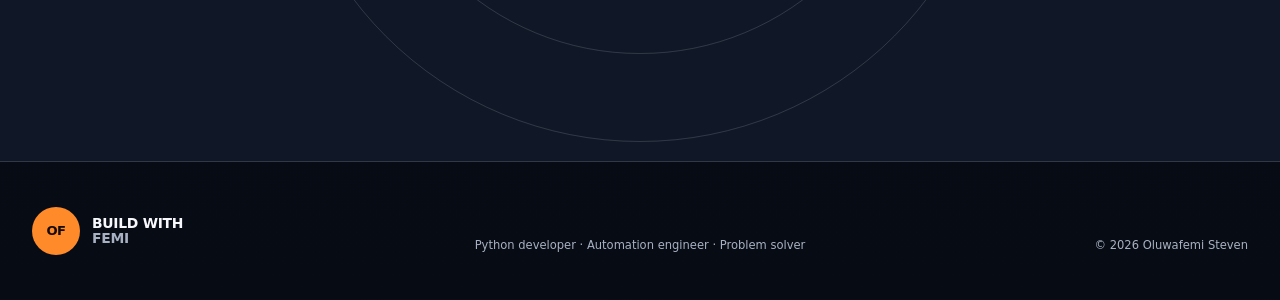
==== commit 7cac12d3: "fix: restore portfolio palette and portrait framing" ====
--- a/index.html
+++ b/index.html
@@ -1,5 +1,5 @@
 <!doctype html>
-<html lang="en" data-theme="dark">
+<html lang="en">
 <head>
   <meta charset="utf-8">
   <meta name="viewport" content="width=device-width, initial-scale=1">
@@ -16,7 +16,7 @@
 
   <header class="site-header" id="top">
     <a class="brand" href="#top" aria-label="Oluwafemi Steven home">
-      <span class="brand-symbol">OF</span>
+      <span class="brand-symbol brand-photo"><img src="https://avatars.githubusercontent.com/u/120512391?v=4" alt="" width="48" height="48"></span>
       <span class="brand-copy">Oluwafemi<br><em>Steven</em></span>
     </a>
 
@@ -27,9 +27,6 @@
     </nav>
 
     <div class="header-actions">
-      <button class="theme-toggle" type="button" aria-label="Switch to light theme" aria-pressed="false">
-        <svg viewBox="0 0 24 24" aria-hidden="true"><path d="M12 3v2m0 14v2M3 12h2m14 0h2M5.64 5.64l1.42 1.42m9.88 9.88 1.42 1.42m0-12.72-1.42 1.42M7.06 16.94l-1.42 1.42M16 12a4 4 0 1 1-8 0 4 4 0 0 1 8 0Z"/></svg>
-      </button>
       <a class="header-cta" href="mailto:freshfemi1990@gmail.com">Let's talk <span aria-hidden="true">↗</span></a>
       <button class="menu-toggle" type="button" aria-expanded="false" aria-controls="mobile-menu" aria-label="Open menu">
         <span></span><span></span>
--- a/styles.css
+++ b/styles.css
@@ -1,28 +1,20 @@
 :root {
   color-scheme: dark;
-  --bg: #0a0b10;
-  --surface: #12131a;
-  --surface-2: #181a22;
-  --text: #f4f4ef;
-  --muted: #9b9ca5;
+  --bg: #070b14;
+  --bg-2: #0b1120;
+  --surface: #101827;
+  --surface-2: #121d30;
+  --text: #f7f8fb;
+  --muted: #a8b1c2;
   --line: rgba(255, 255, 255, 0.14);
-  --lime: #c9ff5f;
-  --blue: #6ba8ff;
-  --coral: #ff826d;
-  --violet: #a78bfa;
+  --lime: #ff8a2a;
+  --accent-soft: #ffb35c;
+  --green: #64e1b4;
+  --blue: #5b7fff;
+  --coral: #ff8a2a;
+  --violet: #64e1b4;
   --shadow: 0 32px 80px rgba(0, 0, 0, 0.38);
   --shell: min(1240px, calc(100% - 64px));
-}
-
-html[data-theme="light"] {
-  color-scheme: light;
-  --bg: #f3f2ec;
-  --surface: #ffffff;
-  --surface-2: #e9e8e1;
-  --text: #111218;
-  --muted: #65666d;
-  --line: rgba(17, 18, 24, 0.16);
-  --shadow: 0 30px 70px rgba(35, 35, 30, 0.14);
 }
 
 * { box-sizing: border-box; }
@@ -33,7 +25,10 @@
   margin: 0;
   overflow-x: hidden;
   color: var(--text);
-  background: var(--bg);
+  background:
+    radial-gradient(circle at 88% 8%, rgba(255, 138, 42, 0.10), transparent 25%),
+    radial-gradient(circle at 12% 2%, rgba(100, 225, 180, 0.07), transparent 22%),
+    linear-gradient(180deg, var(--bg) 0%, var(--bg-2) 52%, var(--bg) 100%);
   font-family: Inter, ui-sans-serif, system-ui, -apple-system, BlinkMacSystemFont, "Segoe UI", sans-serif;
   font-size: 1rem;
   line-height: 1.6;
@@ -92,12 +87,29 @@
   width: 48px;
   aspect-ratio: 1;
   place-items: center;
-  color: #111218;
+  color: #160b04;
   background: var(--lime);
   border-radius: 50%;
   font-size: 0.82rem;
   font-weight: 900;
   letter-spacing: -0.05em;
+}
+
+.brand-photo {
+  overflow: hidden;
+  padding: 0;
+  background: var(--surface-2);
+  border: 2px solid var(--lime);
+  box-shadow: 0 10px 28px rgba(255, 138, 42, 0.22);
+}
+
+.brand-photo img {
+  display: block;
+  width: 100%;
+  height: 100%;
+  object-fit: cover;
+  object-position: center 22%;
+  transform: scale(1.08);
 }
 
 .brand-copy {
@@ -132,7 +144,7 @@
 .desktop-nav a:hover::after, .desktop-nav a:focus-visible::after { transform: scaleX(1); transform-origin: left; }
 
 .header-actions { justify-self: end; display: flex; align-items: center; gap: 10px; }
-.theme-toggle, .menu-toggle {
+.menu-toggle {
   display: grid;
   width: 44px;
   height: 44px;
@@ -143,8 +155,6 @@
   border-radius: 50%;
   cursor: pointer;
 }
-.theme-toggle svg { width: 19px; fill: none; stroke: currentColor; stroke-width: 1.7; }
-.theme-toggle:hover { color: #111; background: var(--lime); }
 
 .header-cta {
   padding: 10px 17px;
@@ -186,9 +196,9 @@
 .availability span {
   width: 9px;
   height: 9px;
-  background: var(--lime);
+  background: var(--green);
   border-radius: 50%;
-  box-shadow: 0 0 0 6px color-mix(in srgb, var(--lime), transparent 82%);
+  box-shadow: 0 0 0 6px rgba(100, 225, 180, 0.14);
   animation: pulse 2s infinite;
 }
 
@@ -200,7 +210,7 @@
   letter-spacing: -0.077em;
 }
 .hero h1 em, .section-intro h2 em, .about-heading h2 em, .contact h2 em {
-  color: var(--lime);
+  color: var(--accent-soft);
   font-family: Georgia, "Times New Roman", serif;
   font-weight: 400;
 }
@@ -231,7 +241,7 @@
 .portrait-frame {
   position: relative;
   overflow: hidden;
-  background: linear-gradient(145deg, var(--blue), var(--violet));
+  background: linear-gradient(145deg, #1b2b45, var(--lime));
   border-radius: 180px 180px 20px 20px;
   box-shadow: var(--shadow);
 }
@@ -267,10 +277,10 @@
 .code-line { display: block; white-space: nowrap; }
 .code-line.indent { padding-left: 18px; }
 .code-line b { color: #d89cff; font-weight: 500; }
-.code-line i { color: #c9ff5f; font-style: normal; }
-.code-line strong { color: #6ba8ff; font-weight: 500; }
-
-.marquee { overflow: hidden; color: #111218; background: var(--lime); border-block: 1px solid #111218; transform: rotate(-1.2deg) scale(1.02); }
+.code-line i { color: var(--accent-soft); font-style: normal; }
+.code-line strong { color: var(--green); font-weight: 500; }
+
+.marquee { overflow: hidden; color: #160b04; background: linear-gradient(90deg, var(--lime), var(--accent-soft)); border-block: 1px solid #2b1607; transform: rotate(-1.2deg) scale(1.02); }
 .marquee-track {
   display: flex;
   gap: 28px;
@@ -298,7 +308,7 @@
   font-weight: 740;
   cursor: pointer;
 }
-.filter-button:hover, .filter-button.is-active { color: #111218; background: var(--lime); border-color: var(--lime); }
+.filter-button:hover, .filter-button.is-active { color: #160b04; background: var(--lime); border-color: var(--lime); }
 
 .project-list { display: grid; gap: 110px; }
 .project {
@@ -319,14 +329,15 @@
   padding: clamp(35px, 7vw, 88px);
   place-items: center;
   overflow: hidden;
-  color: #111218;
+  color: var(--text);
+  border: 1px solid rgba(255, 255, 255, 0.11);
   border-radius: 24px;
   box-shadow: var(--shadow);
 }
-.project--lime .project-visual { background: var(--lime); }
-.project--blue .project-visual { background: var(--blue); }
-.project--coral .project-visual { background: var(--coral); }
-.project--violet .project-visual { background: var(--violet); }
+.project--lime .project-visual { background: radial-gradient(circle at 82% 16%, rgba(255, 138, 42, 0.32), transparent 28%), linear-gradient(145deg, #13223a, #0b1321); }
+.project--blue .project-visual { background: radial-gradient(circle at 15% 80%, rgba(100, 225, 180, 0.25), transparent 30%), linear-gradient(145deg, #10263a, #09131f); }
+.project--coral .project-visual { background: radial-gradient(circle at 82% 18%, rgba(255, 138, 42, 0.28), transparent 29%), linear-gradient(145deg, #25180f, #0b111c); }
+.project--violet .project-visual { background: radial-gradient(circle at 18% 20%, rgba(100, 225, 180, 0.22), transparent 28%), linear-gradient(145deg, #132238, #09111d); }
 .visual-index { position: absolute; top: 20px; left: 23px; font-size: 0.73rem; font-weight: 900; letter-spacing: 0.14em; }
 
 .app-window { width: min(540px, 100%); overflow: hidden; color: #eaf1ff; background: #11182a; border: 1px solid rgba(255,255,255,.18); border-radius: 16px; box-shadow: 0 28px 60px rgba(0,0,0,.3); transform: rotate(-2.5deg); }
@@ -335,30 +346,30 @@
 .app-body { display: grid; grid-template-columns: 54px 1fr; min-height: 255px; }
 .app-sidebar { display: grid; align-content: start; gap: 14px; padding: 20px 17px; background: #18223a; }
 .app-sidebar i { width: 19px; height: 19px; background: #39445c; border-radius: 5px; }
-.app-sidebar i:first-child { background: #c9ff5f; }
+.app-sidebar i:first-child { background: var(--lime); }
 .app-dashboard { display: grid; grid-template-columns: 1fr 1fr; gap: 13px; padding: 22px; }
 .metric { padding: 18px; background: #1a2439; border-radius: 10px; }
 .metric b, .metric small { display: block; }
-.metric b { color: #c9ff5f; font-size: 1.7rem; }
+.metric b { color: var(--accent-soft); font-size: 1.7rem; }
 .metric small { color: #9ca9c1; font-size: 0.67rem; }
 .chart { grid-column: 1 / -1; display: flex; align-items: end; gap: 12px; min-height: 120px; padding: 15px 18px 0; background: #1a2439; border-radius: 10px; }
 .chart span { flex: 1; height: 40%; background: #53627e; border-radius: 4px 4px 0 0; }
-.chart span:nth-child(2) { height: 72%; }.chart span:nth-child(3) { height: 53%; }.chart span:nth-child(4) { height: 88%; background: #c9ff5f; }.chart span:nth-child(5) { height: 68%; }
+.chart span:nth-child(2) { height: 72%; }.chart span:nth-child(3) { height: 53%; }.chart span:nth-child(4) { height: 88%; background: var(--lime); }.chart span:nth-child(5) { height: 68%; }
 
 .telegram-card { width: min(430px, 100%); padding: 22px; color: #e8f1ff; background: #11182a; border-radius: 18px; box-shadow: 0 28px 60px rgba(0,0,0,.28); transform: rotate(2deg); }
 .tg-header { display: flex; justify-content: space-between; padding-bottom: 18px; margin-bottom: 20px; border-bottom: 1px solid rgba(255,255,255,.1); font-size: 0.82rem; font-weight: 850; }
-.tg-header i { color: #c9ff5f; font-size: 0.6rem; }
+.tg-header i { color: var(--green); font-size: 0.6rem; }
 .bubble { width: fit-content; max-width: 82%; margin: 12px 0; padding: 11px 14px; color: #ccd8e9; background: #25334b; border-radius: 13px 13px 13px 3px; font-size: 0.74rem; }
-.bubble--right { margin-left: auto; color: #152033; background: #c9ff5f; border-radius: 13px 13px 3px; }
+.bubble--right { margin-left: auto; color: #0d1c1b; background: var(--green); border-radius: 13px 13px 3px; }
 
 .browser-card { width: min(520px, 100%); padding: 0 28px 30px; color: #f8f5ee; background: #151218; border-radius: 16px; box-shadow: 0 28px 60px rgba(0,0,0,.3); transform: rotate(-1.5deg); }
 .browser-top { display: flex; gap: 6px; align-items: center; margin: 0 -28px 28px; padding: 12px 16px; border-bottom: 1px solid rgba(255,255,255,.1); }
-.browser-top i { width: 7px; height: 7px; background: #ff826d; border-radius: 50%; }.browser-top i:nth-child(2) { background: #ffd36b; }.browser-top i:nth-child(3) { background: #c9ff5f; }
+.browser-top i { width: 7px; height: 7px; background: var(--lime); border-radius: 50%; }.browser-top i:nth-child(2) { background: var(--accent-soft); }.browser-top i:nth-child(3) { background: var(--green); }
 .browser-top span { margin-left: auto; color: #8f8a94; font-size: 0.62rem; }
 .browser-card > strong { display: block; margin-bottom: 25px; font-size: clamp(1.9rem, 4vw, 3.1rem); line-height: 0.95; letter-spacing: -0.06em; }
 .url-field, .link-result { display: flex; justify-content: space-between; align-items: center; gap: 12px; padding: 12px 13px; border-radius: 8px; font-size: 0.67rem; }
-.url-field { color: #89848d; background: #242128; }.url-field b { padding: 7px 10px; color: #111; background: #ff826d; border-radius: 5px; }
-.link-result { margin-top: 9px; color: #c9ff5f; background: #1d2922; }.link-result b { color: #c9ff5f; }
+.url-field { color: #a8a2aa; background: #242128; }.url-field b { padding: 7px 10px; color: #160b04; background: var(--lime); border-radius: 5px; }
+.link-result { margin-top: 9px; color: var(--green); background: #14241f; }.link-result b { color: var(--green); }
 
 .task-card { width: min(450px, 100%); padding: 28px; color: #25212e; background: #faf8ff; border-radius: 18px; box-shadow: 0 28px 60px rgba(0,0,0,.23); transform: rotate(2deg); }
 .task-title { display: flex; justify-content: space-between; margin-bottom: 24px; font-size: 1.55rem; font-weight: 850; }.task-title b { color: #81758c; font-size: 0.72rem; font-weight: 700; }
@@ -382,7 +393,7 @@
 .service-card { min-height: 390px; padding: 34px; border-right: 1px solid var(--line); }
 .service-card:last-child { border-right: 0; }
 .service-card > span { color: var(--muted); font-size: 0.72rem; font-weight: 800; }
-.service-card svg { display: block; width: 58px; margin: 60px 0 50px; fill: none; stroke: var(--lime); stroke-width: 1.35; }
+.service-card svg { display: block; width: 58px; margin: 60px 0 50px; fill: none; stroke: var(--accent-soft); stroke-width: 1.35; }
 .service-card h3 { margin: 0 0 14px; font-size: 1.35rem; letter-spacing: -0.035em; }
 .service-card p { margin: 0; color: var(--muted); font-size: 0.9rem; }
 
@@ -393,18 +404,19 @@
 .about-copy .about-lead { margin-top: 0; color: var(--text); font-size: clamp(1.45rem, 2.6vw, 2.4rem); font-weight: 650; line-height: 1.35; letter-spacing: -0.04em; }
 .fact-grid { display: grid; grid-template-columns: repeat(3, 1fr); gap: 14px; margin-top: 54px; }
 .fact-grid div { padding-top: 17px; border-top: 1px solid var(--line); }
-.fact-grid strong, .fact-grid span { display: block; }.fact-grid strong { margin-bottom: 6px; color: var(--lime); font-size: 1.45rem; }.fact-grid span { color: var(--muted); font-size: 0.68rem; font-weight: 700; text-transform: uppercase; }
+.fact-grid strong, .fact-grid span { display: block; }.fact-grid strong { margin-bottom: 6px; color: var(--accent-soft); font-size: 1.45rem; }.fact-grid span { color: var(--muted); font-size: 0.68rem; font-weight: 700; text-transform: uppercase; }
 
 .contact { position: relative; display: grid; min-height: 760px; padding: 120px 32px; place-content: center; overflow: hidden; text-align: center; background: var(--surface); border-block: 1px solid var(--line); }
 .contact .kicker { margin-bottom: 34px; }
 .contact h2 { position: relative; z-index: 2; font-size: clamp(3.7rem, 8vw, 8.4rem); }
+.contact h2 em { color: #ffc078; text-shadow: 0 0 38px rgba(255, 138, 42, 0.24); }
 .contact-links { position: relative; z-index: 2; display: flex; justify-content: center; gap: 12px; margin-top: 54px; }
 .contact-links a { padding: 13px 19px; color: #111218; background: var(--lime); border: 1px solid var(--lime); border-radius: 999px; font-size: 0.8rem; font-weight: 820; text-decoration: none; }
 .contact-links a:last-child { color: var(--text); background: transparent; border-color: var(--line); }
 .contact-links span { margin-left: 12px; }
 .contact-orbit { position: absolute; top: 50%; left: 50%; display: grid; width: min(62vw, 720px); aspect-ratio: 1; place-items: center; border: 1px solid var(--line); border-radius: 50%; transform: translate(-50%, -50%); }
 .contact-orbit::before, .contact-orbit::after { position: absolute; content: ""; border: 1px solid var(--line); border-radius: 50%; }.contact-orbit::before { inset: 12%; }.contact-orbit::after { inset: 25%; }
-.contact-orbit span { display: grid; width: 82px; aspect-ratio: 1; place-items: center; color: #111218; background: var(--lime); border-radius: 50%; font-weight: 900; animation: float 4s ease-in-out infinite; }
+.contact-orbit span { display: grid; width: 82px; aspect-ratio: 1; place-items: center; color: #160b04; background: linear-gradient(135deg, var(--lime), var(--accent-soft)); border-radius: 50%; font-weight: 900; animation: float 4s ease-in-out infinite; }
 
 footer { display: grid; grid-template-columns: 1fr auto 1fr; align-items: end; gap: 25px; width: var(--shell); margin: 0 auto; padding: 45px 0; color: var(--muted); font-size: 0.72rem; }
 footer p { margin: 0; } footer p:last-child { justify-self: end; }.footer-brand { color: var(--text); }
@@ -412,7 +424,7 @@
 .reveal { opacity: 0; transform: translateY(25px); transition: opacity 650ms ease, transform 650ms ease; }
 .reveal.is-visible { opacity: 1; transform: translateY(0); }
 
-@keyframes pulse { 50% { box-shadow: 0 0 0 10px color-mix(in srgb, var(--lime), transparent 100%); } }
+@keyframes pulse { 50% { box-shadow: 0 0 0 10px rgba(100, 225, 180, 0); } }
 @keyframes marquee { to { transform: translateX(-50%); } }
 @keyframes float { 50% { transform: translateY(-13px) rotate(8deg); } }
 
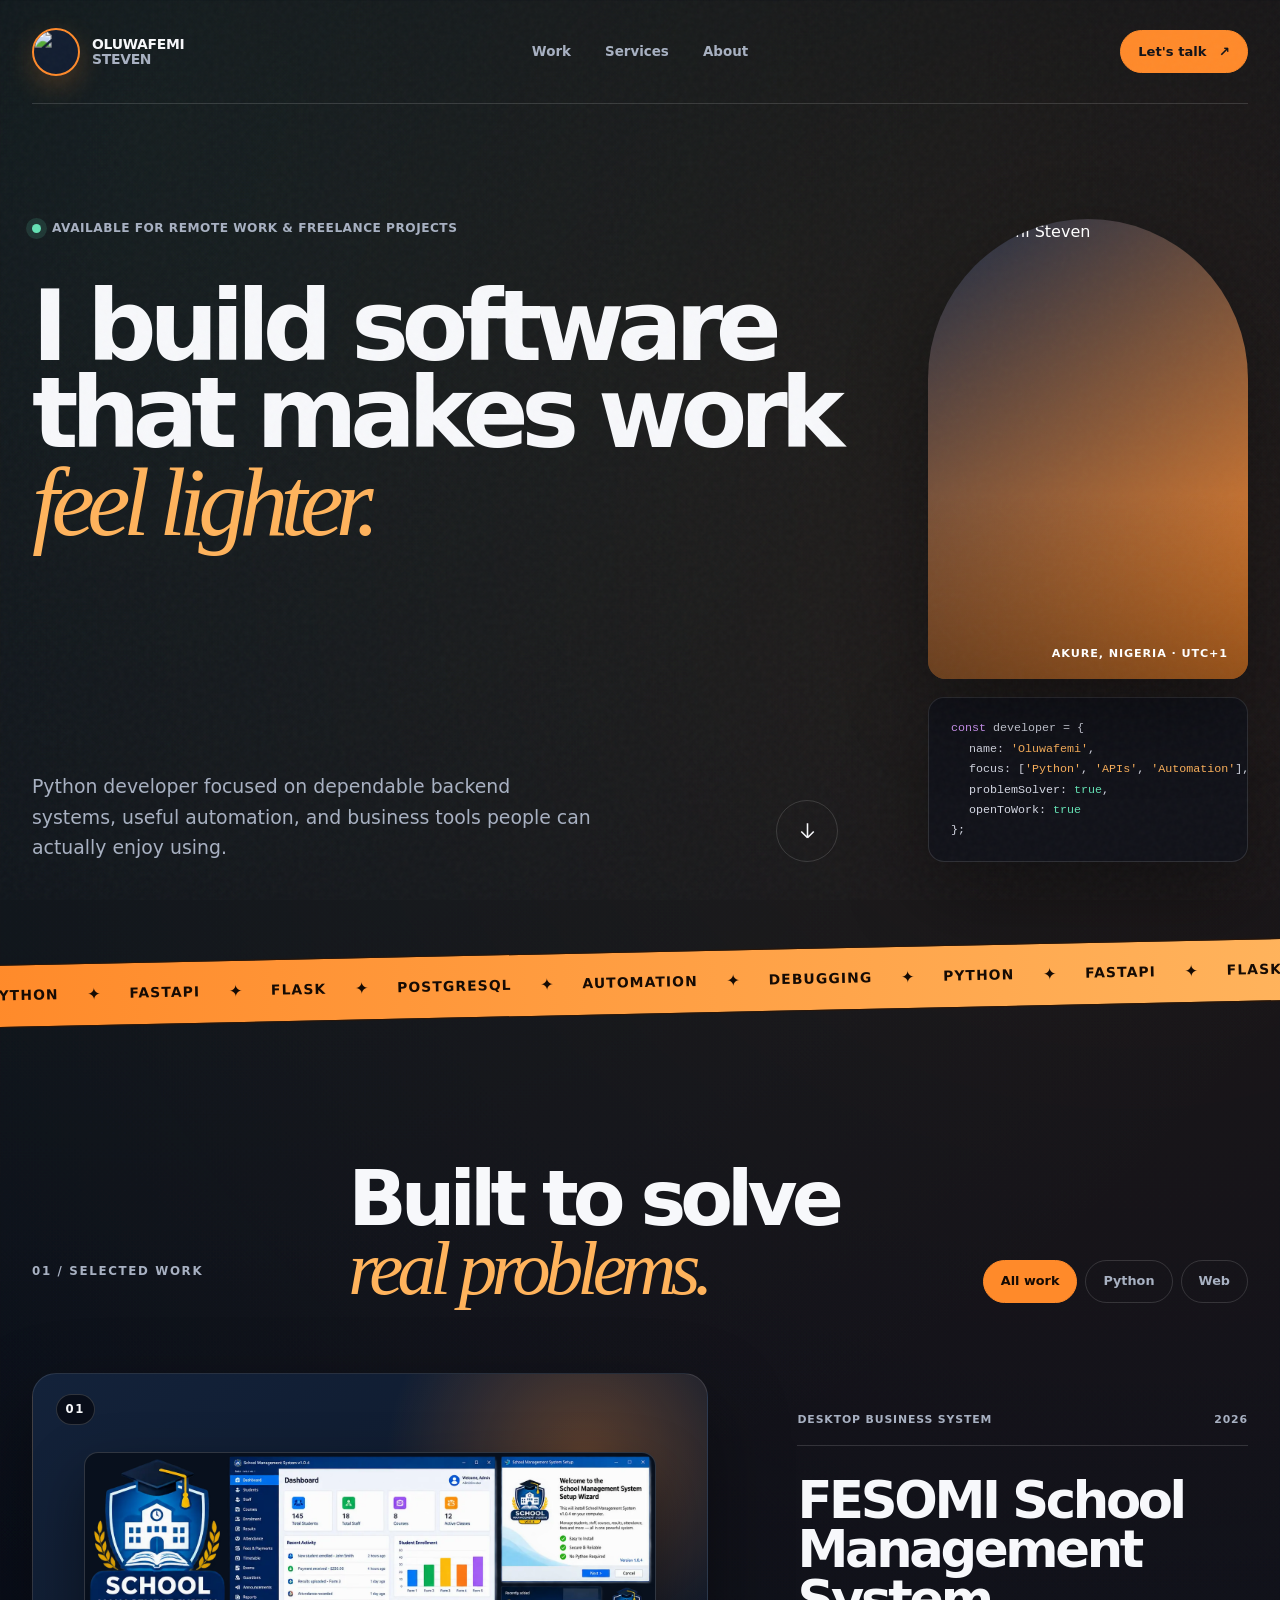
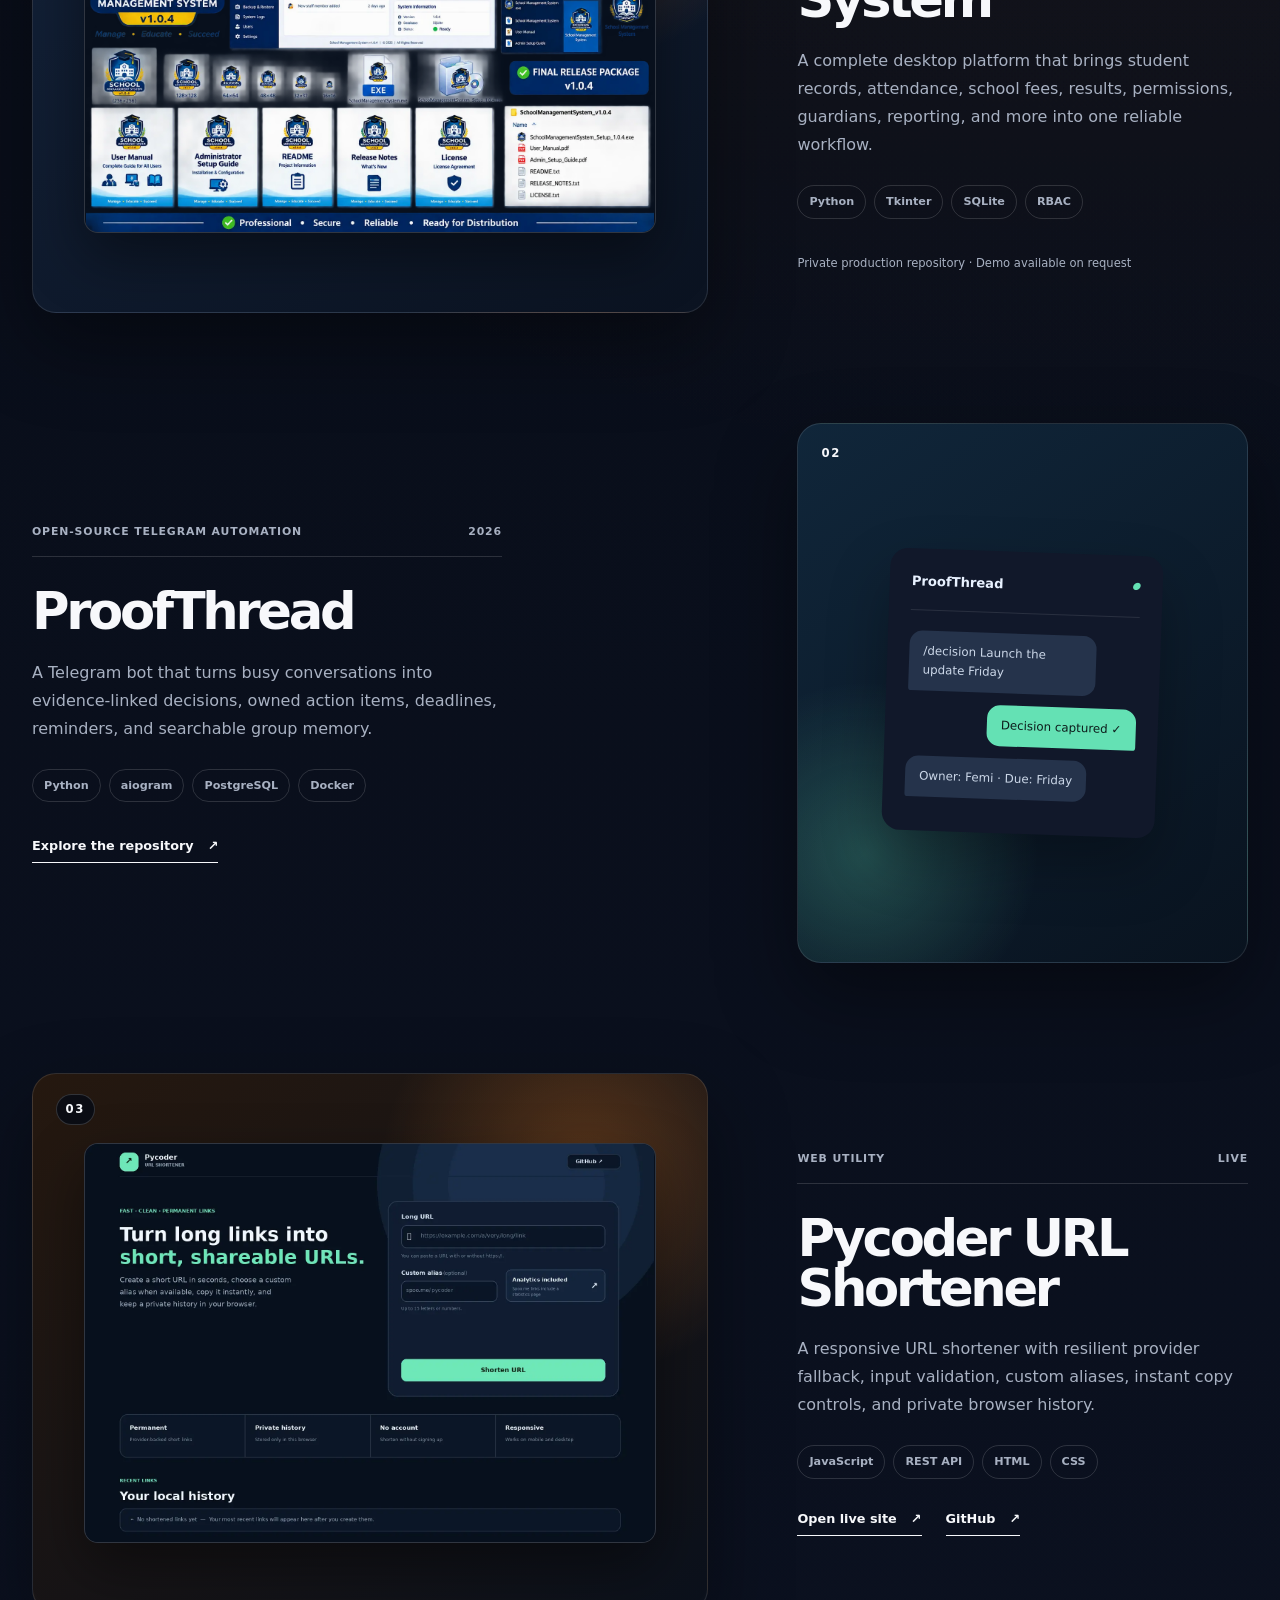
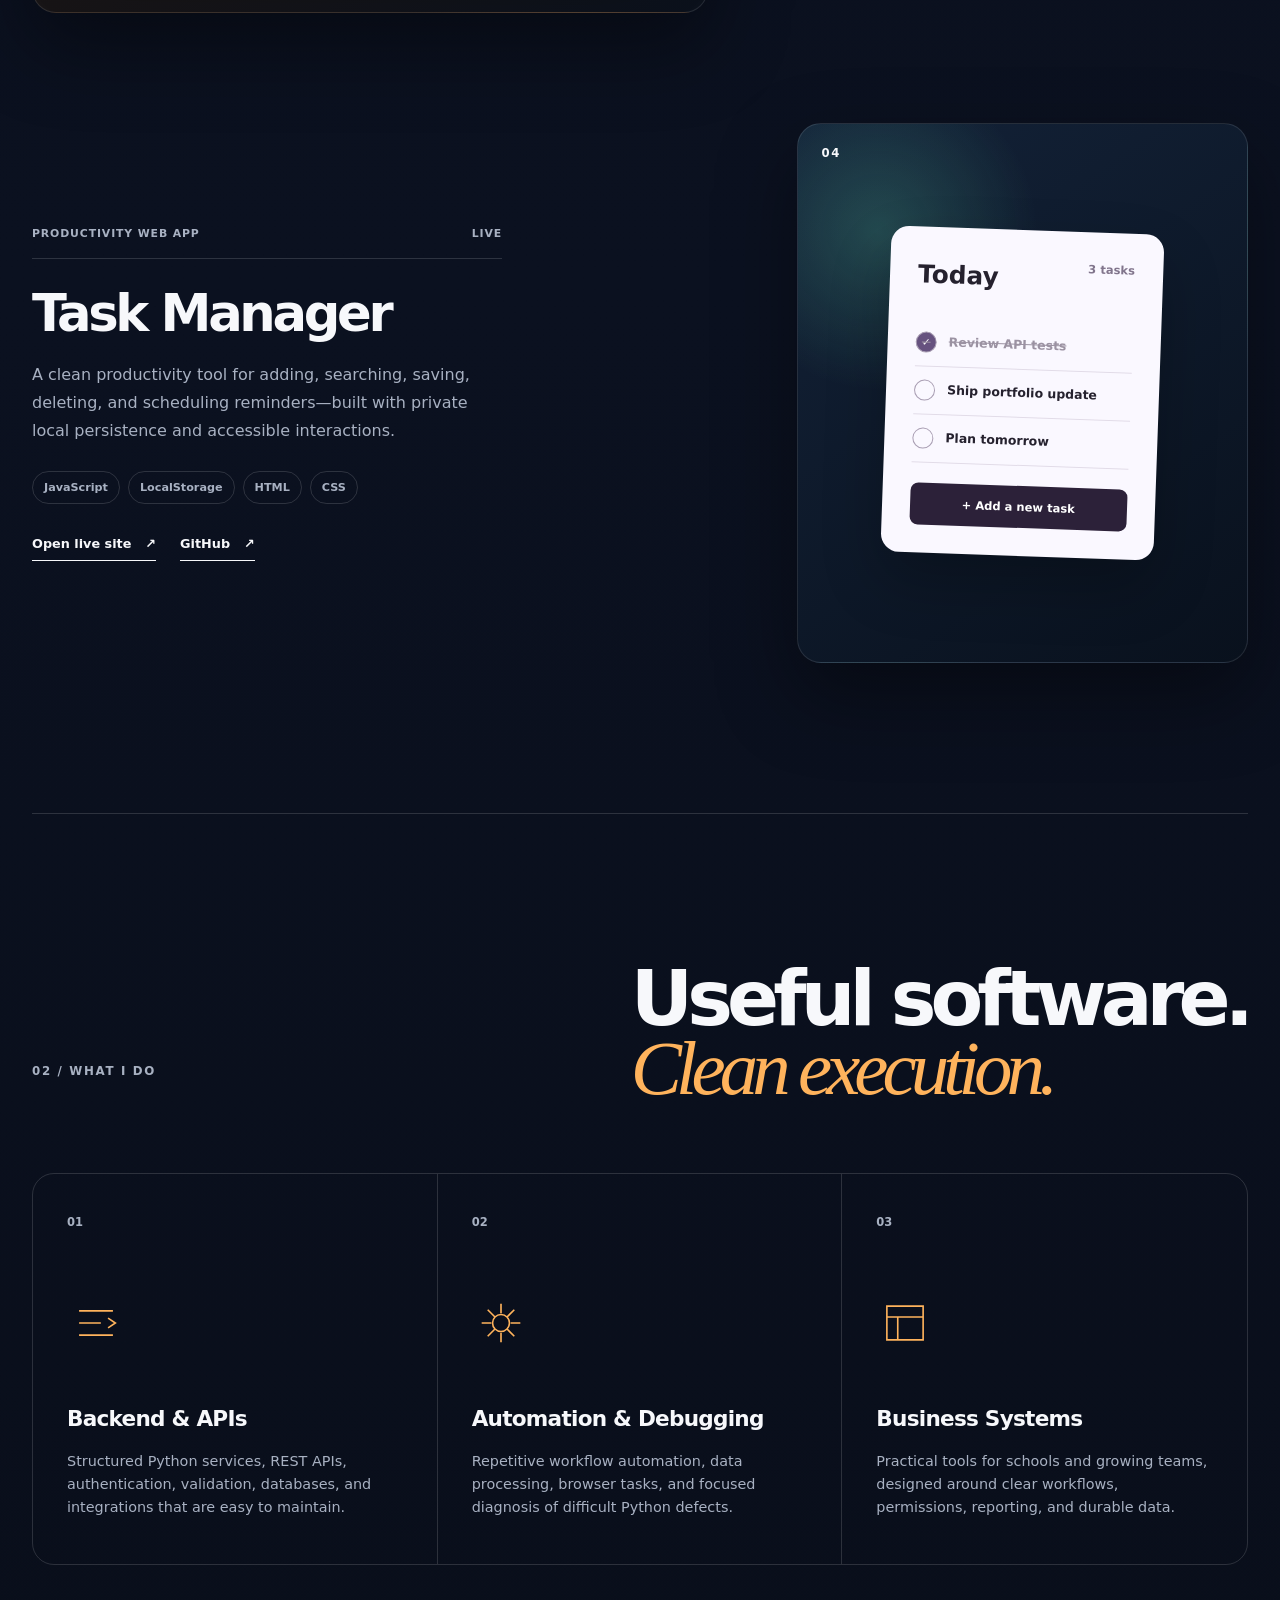
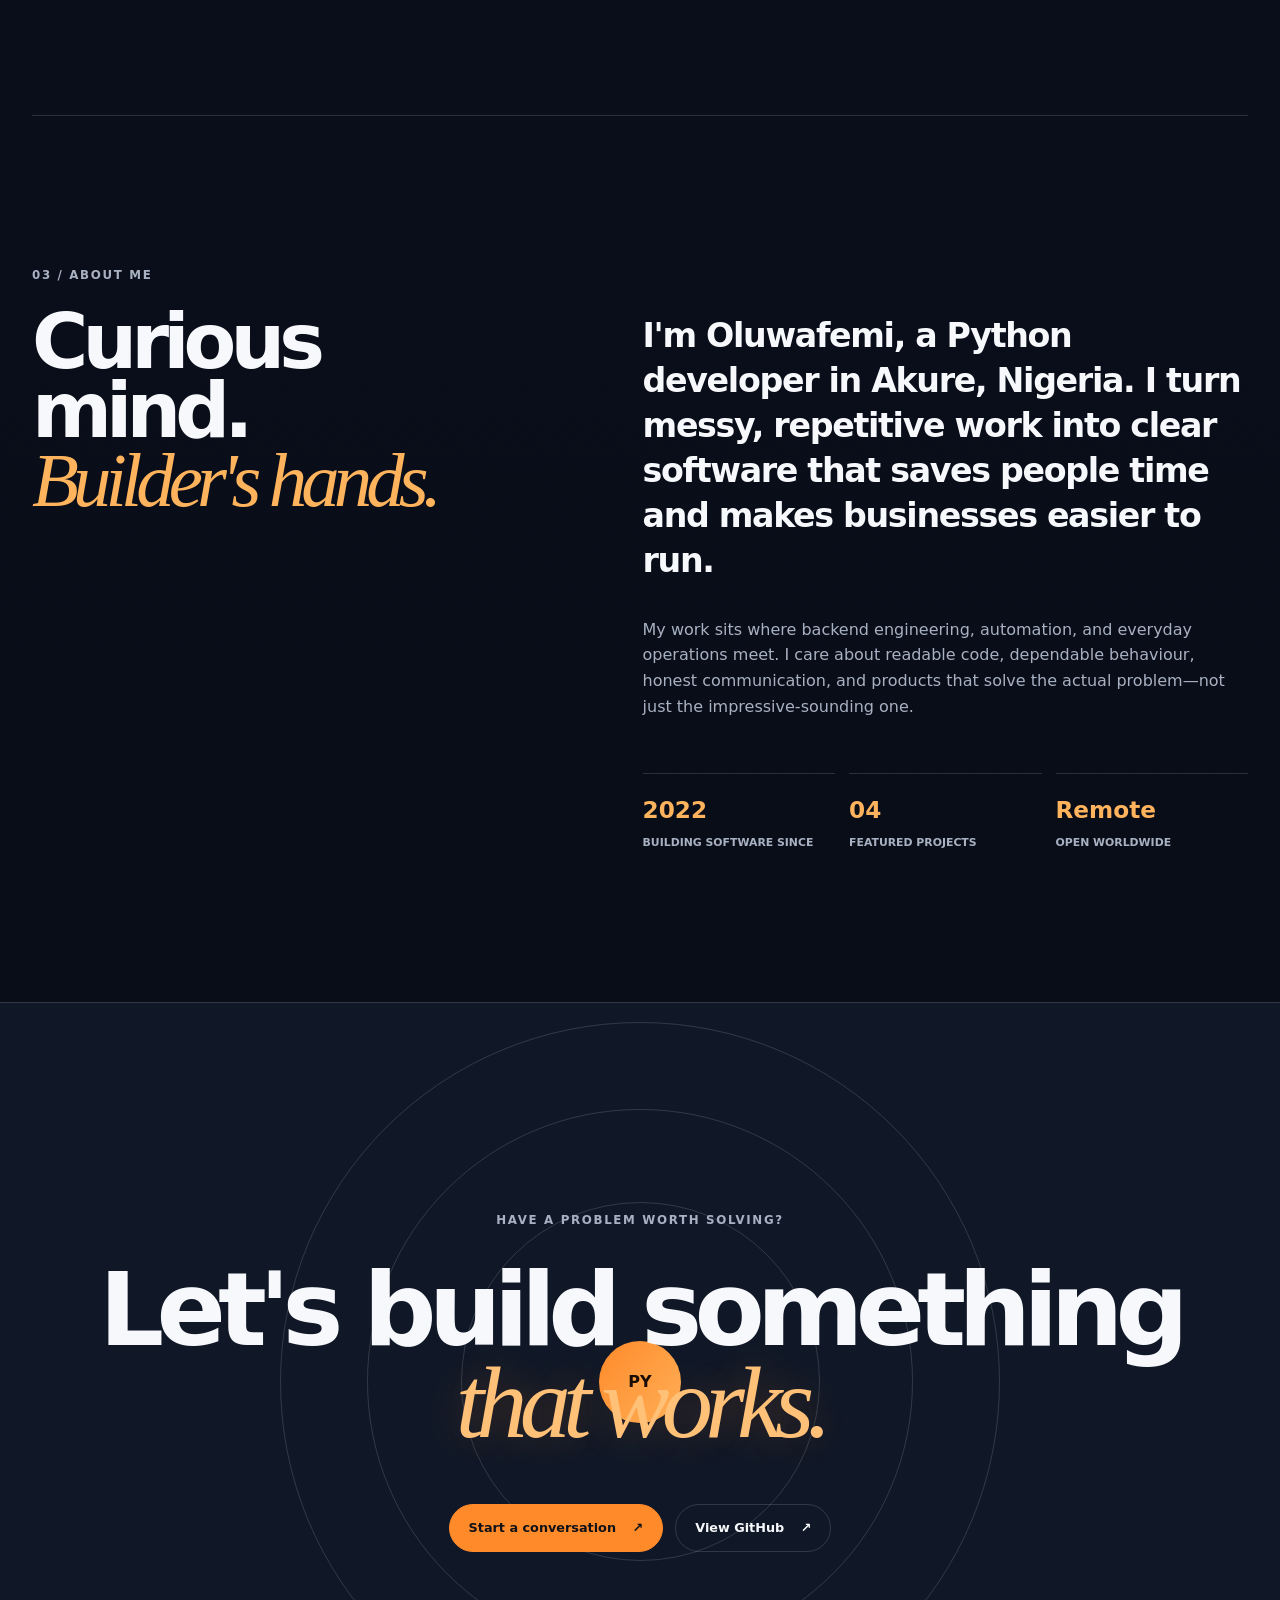
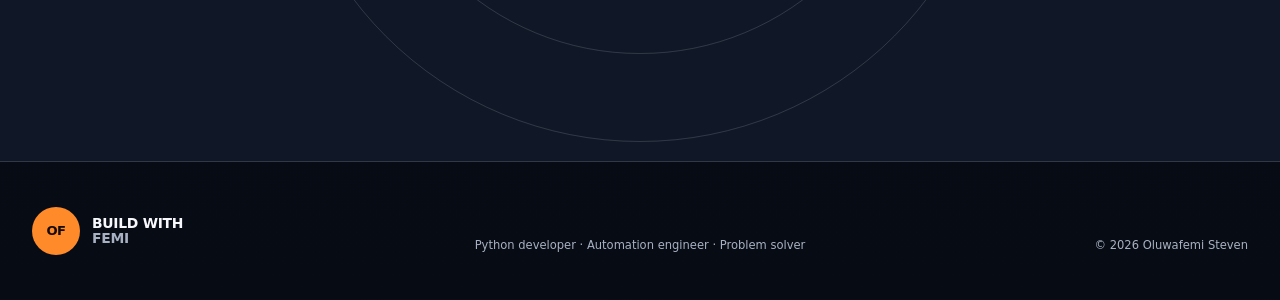
==== commit 7bc90eda: "fix: show original project screenshots in portfolio" ====
--- a/index.html
+++ b/index.html
@@ -90,18 +90,8 @@
 
       <div class="project-list">
         <article class="project project--lime reveal" data-category="python">
-          <div class="project-visual fesomi-visual" aria-hidden="true">
-            <div class="app-window">
-              <div class="app-top"><span>FESOMI</span><small>School operations</small></div>
-              <div class="app-body">
-                <div class="app-sidebar"><i></i><i></i><i></i><i></i><i></i></div>
-                <div class="app-dashboard">
-                  <div class="metric"><b>842</b><small>Students</small></div>
-                  <div class="metric"><b>96%</b><small>Attendance</small></div>
-                  <div class="chart"><span></span><span></span><span></span><span></span><span></span></div>
-                </div>
-              </div>
-            </div>
+          <div class="project-visual project-shot-frame fesomi-visual">
+            <img class="project-shot" src="assets/fesomi-school-management.webp" alt="FESOMI School Management System dashboard, installer, application icons, and release package" width="1536" height="1024" loading="lazy" decoding="async">
             <span class="visual-index">01</span>
           </div>
           <div class="project-copy">
@@ -133,13 +123,8 @@
         </article>
 
         <article class="project project--coral reveal" data-category="web">
-          <div class="project-visual url-visual" aria-hidden="true">
-            <div class="browser-card">
-              <div class="browser-top"><i></i><i></i><i></i><span>py.link</span></div>
-              <strong>Short links.<br>Long reach.</strong>
-              <div class="url-field"><span>paste a long URL...</span><b>Shorten</b></div>
-              <div class="link-result"><span>py.link/femi</span><b>Copied!</b></div>
-            </div>
+          <div class="project-visual project-shot-frame url-visual">
+            <img class="project-shot" src="assets/pycoder-url-shortener.webp" alt="Pycoder URL Shortener live interface with URL form, product benefits, and local link history" width="1600" height="1120" loading="lazy" decoding="async">
             <span class="visual-index">03</span>
           </div>
           <div class="project-copy">
--- a/styles.css
+++ b/styles.css
@@ -339,6 +339,36 @@
 .project--coral .project-visual { background: radial-gradient(circle at 82% 18%, rgba(255, 138, 42, 0.28), transparent 29%), linear-gradient(145deg, #25180f, #0b111c); }
 .project--violet .project-visual { background: radial-gradient(circle at 18% 20%, rgba(100, 225, 180, 0.22), transparent 28%), linear-gradient(145deg, #132238, #09111d); }
 .visual-index { position: absolute; top: 20px; left: 23px; font-size: 0.73rem; font-weight: 900; letter-spacing: 0.14em; }
+
+.project-shot-frame {
+  min-height: 540px;
+  padding: clamp(28px, 4vw, 52px);
+}
+
+.project-shot {
+  display: block;
+  width: 100%;
+  height: auto;
+  max-height: 460px;
+  object-fit: contain;
+  object-position: center;
+  background: #08101d;
+  border: 1px solid rgba(255, 255, 255, 0.16);
+  border-radius: 14px;
+  box-shadow: 0 24px 58px rgba(0, 0, 0, 0.42);
+}
+
+.fesomi-visual .project-shot { aspect-ratio: 3 / 2; }
+.url-visual .project-shot { aspect-ratio: 10 / 7; }
+.project-shot-frame .visual-index {
+  z-index: 2;
+  padding: 5px 9px;
+  color: var(--text);
+  background: rgba(7, 11, 20, 0.86);
+  border: 1px solid rgba(255, 255, 255, 0.16);
+  border-radius: 999px;
+  backdrop-filter: blur(10px);
+}
 
 .app-window { width: min(540px, 100%); overflow: hidden; color: #eaf1ff; background: #11182a; border: 1px solid rgba(255,255,255,.18); border-radius: 16px; box-shadow: 0 28px 60px rgba(0,0,0,.3); transform: rotate(-2.5deg); }
 .app-top { display: flex; justify-content: space-between; padding: 15px 18px; border-bottom: 1px solid rgba(255,255,255,.12); font-size: 0.78rem; font-weight: 800; }
@@ -470,6 +500,8 @@
   .section-intro { margin-bottom: 48px; }
   .project-list { gap: 80px; }
   .project-visual { min-height: 400px; padding: 44px 20px; border-radius: 18px; }
+  .project-shot-frame { min-height: 320px; padding: 34px 14px 22px; }
+  .project-shot { max-height: none; border-radius: 10px; }
   .app-dashboard { padding: 15px; }.chart { gap: 7px; }
   .project-meta { margin-bottom: 22px; }
   .project-copy h3 { font-size: 2.7rem; }
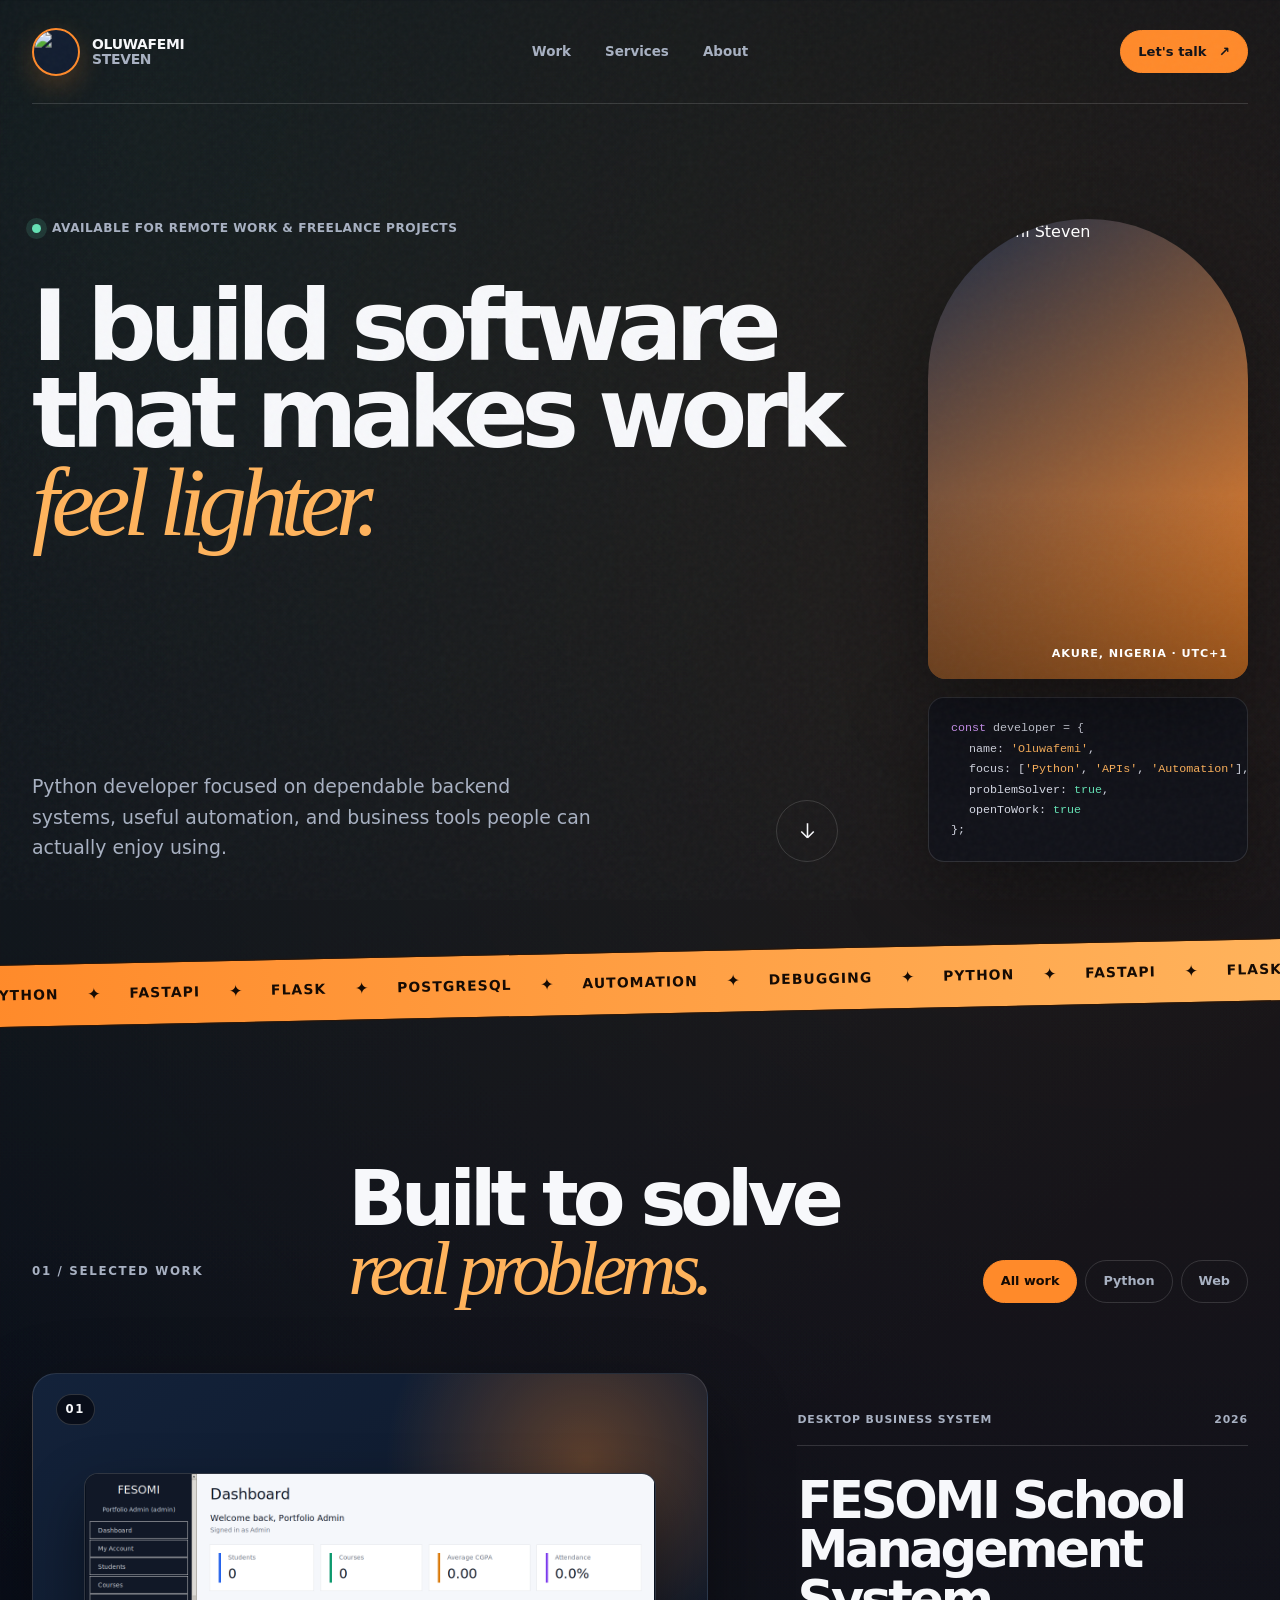
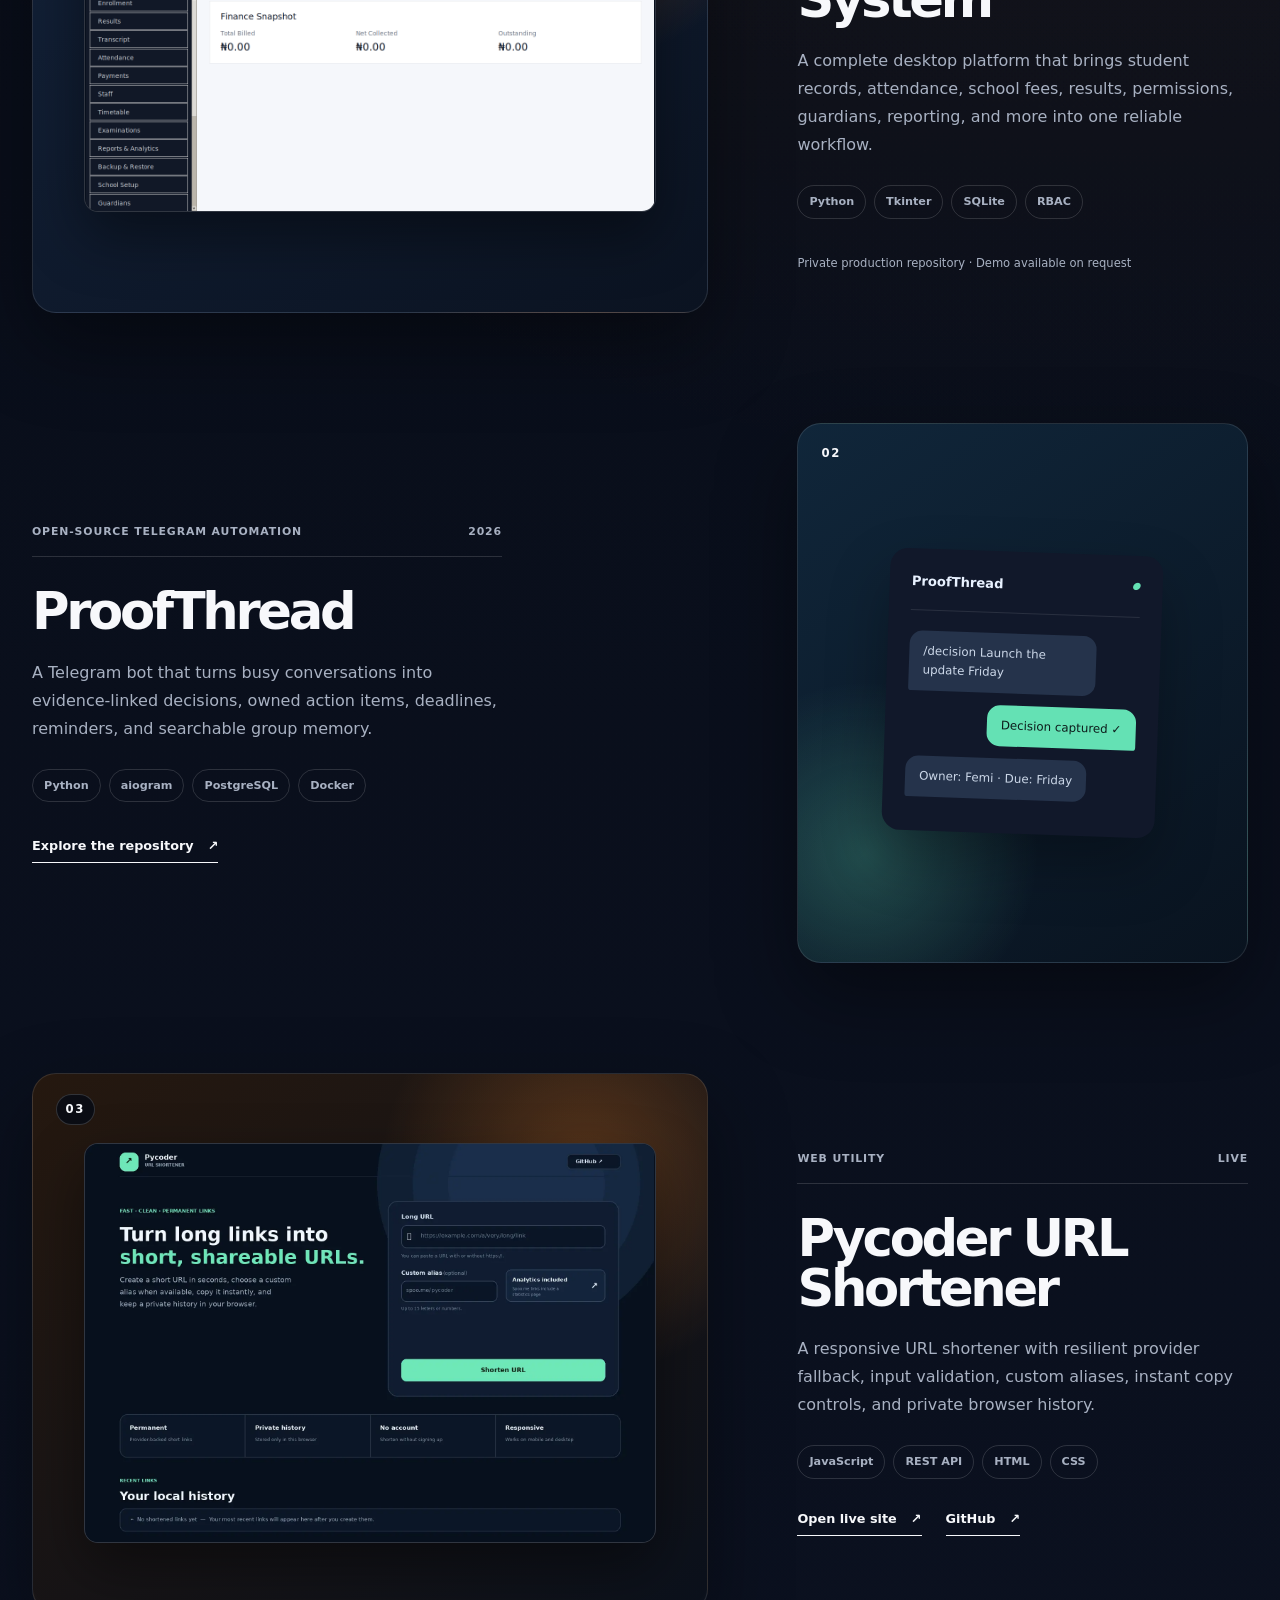
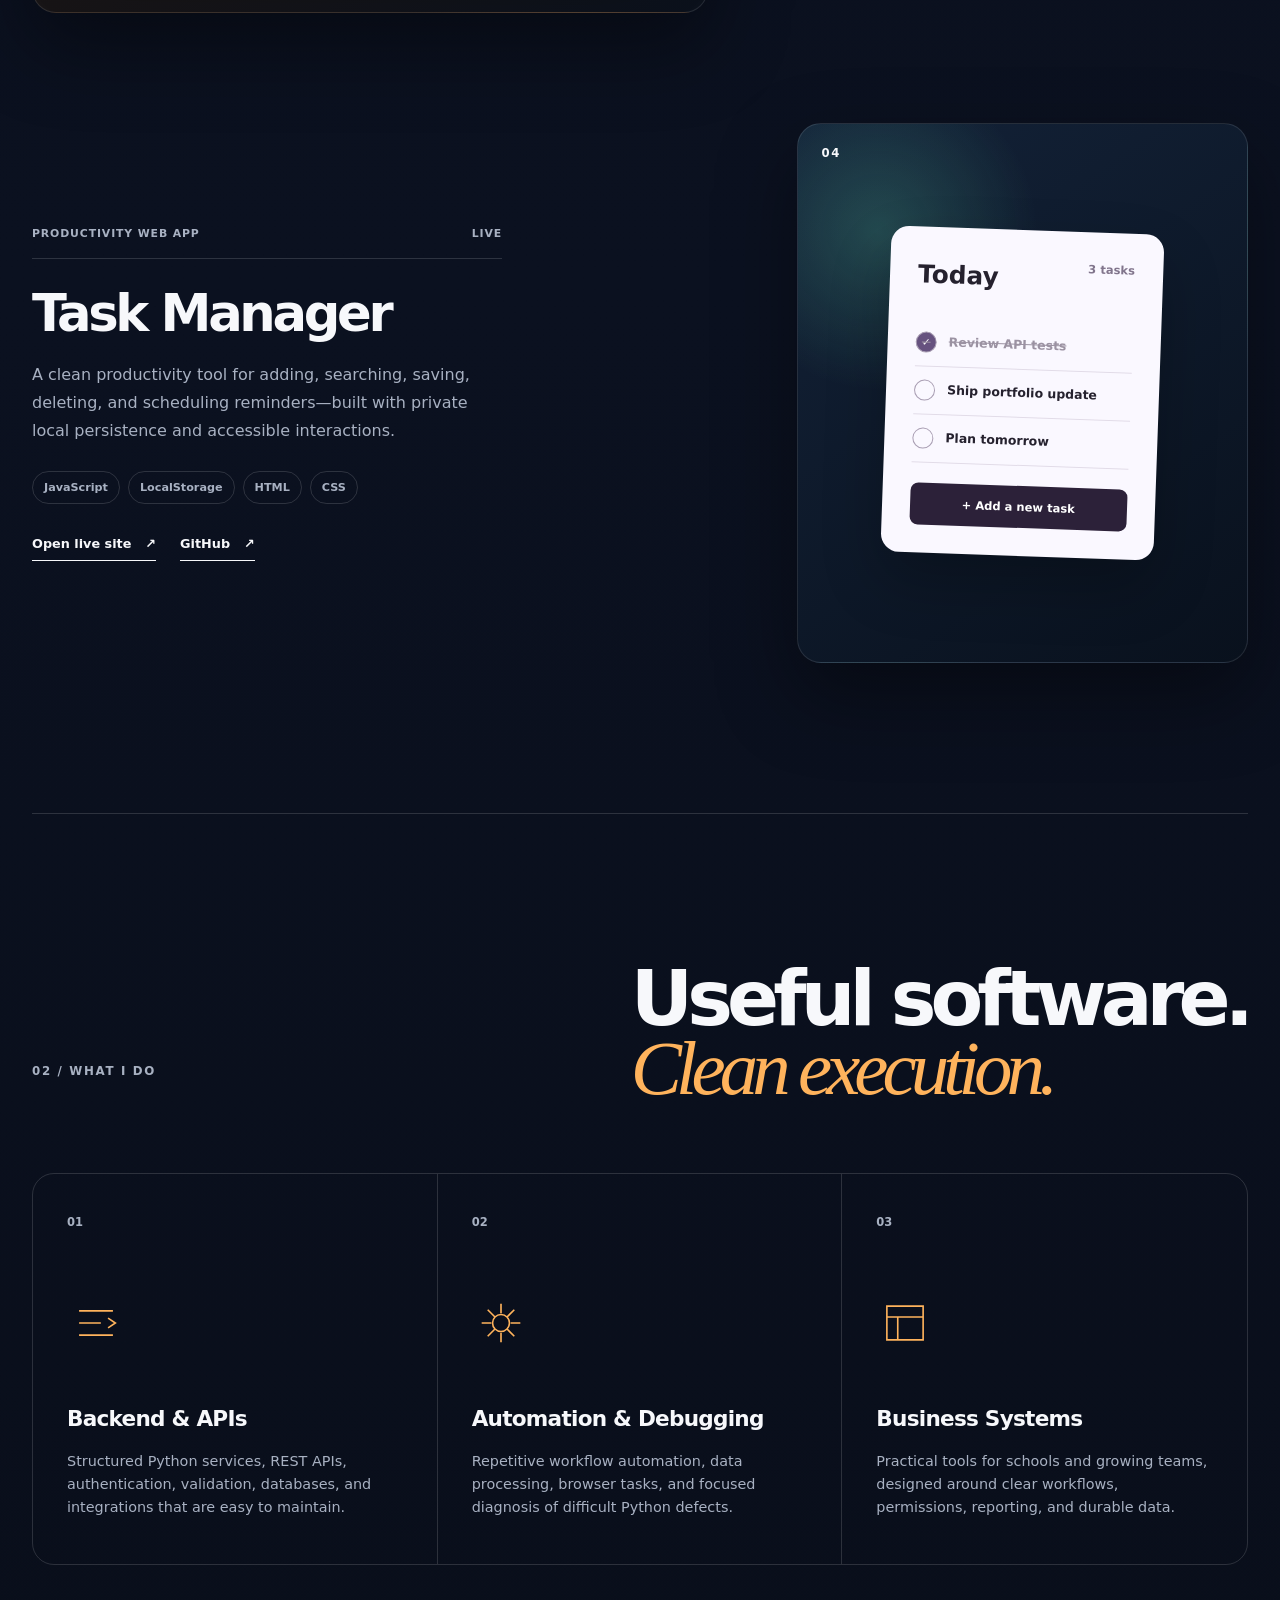
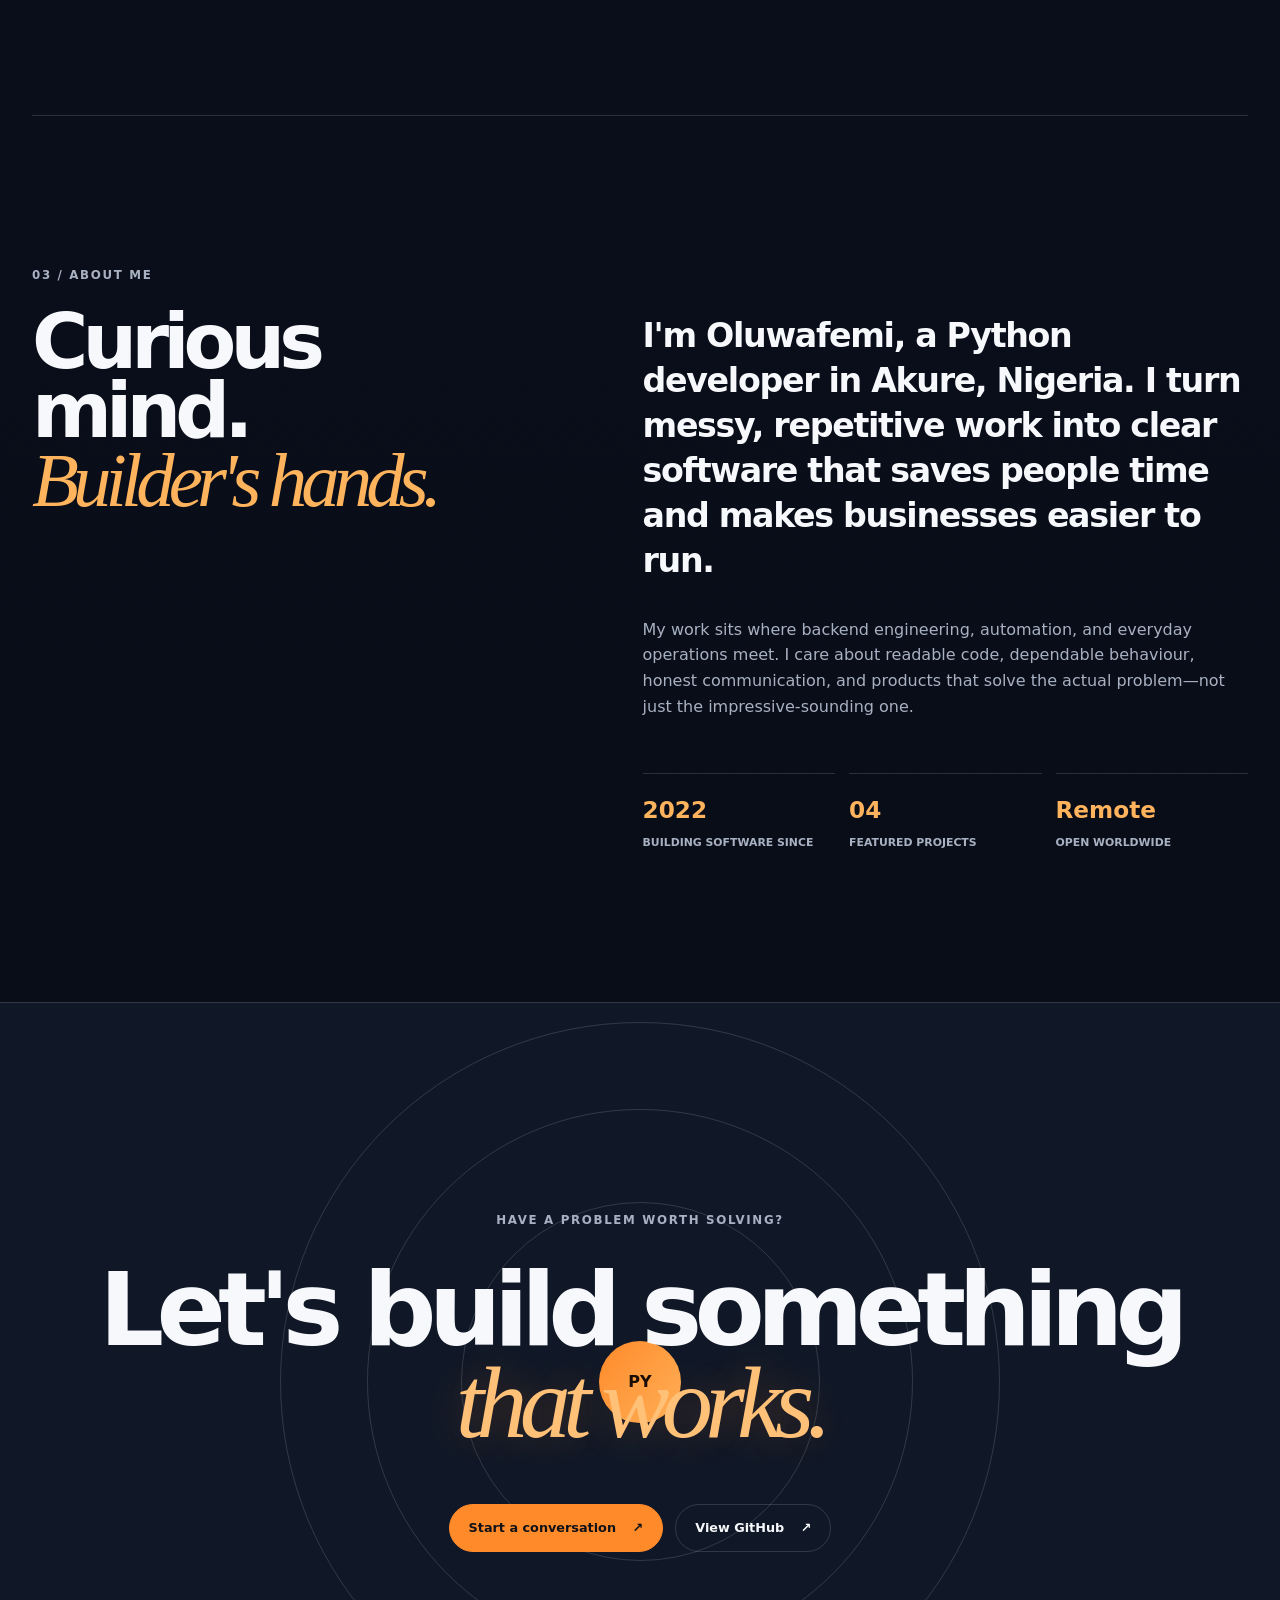
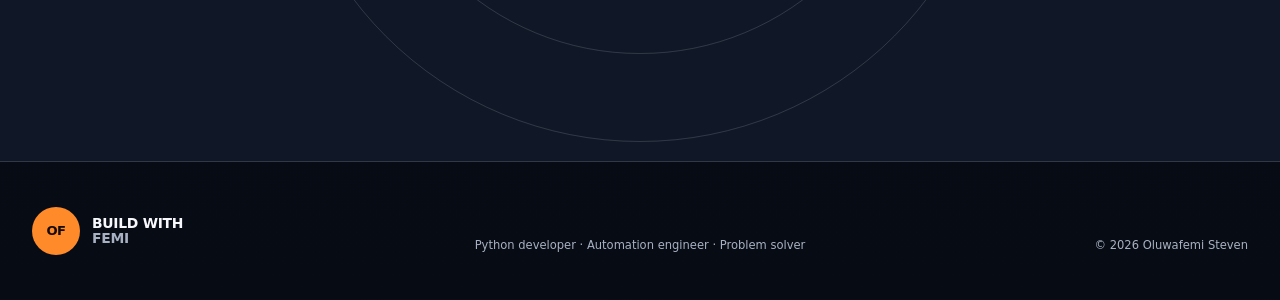
==== commit 11b3eedd: "fix: replace FESOMI mockup with authentic app screenshot" ====
--- a/index.html
+++ b/index.html
@@ -91,7 +91,7 @@
       <div class="project-list">
         <article class="project project--lime reveal" data-category="python">
           <div class="project-visual project-shot-frame fesomi-visual">
-            <img class="project-shot" src="assets/fesomi-school-management.webp" alt="FESOMI School Management System dashboard, installer, application icons, and release package" width="1536" height="1024" loading="lazy" decoding="async">
+            <img class="project-shot" src="assets/fesomi-dashboard-authentic.png" alt="Authentic FESOMI School Management System dashboard captured from the running application" width="1280" height="760" loading="lazy" decoding="async">
             <span class="visual-index">01</span>
           </div>
           <div class="project-copy">
--- a/styles.css
+++ b/styles.css
@@ -358,7 +358,7 @@
   box-shadow: 0 24px 58px rgba(0, 0, 0, 0.42);
 }
 
-.fesomi-visual .project-shot { aspect-ratio: 3 / 2; }
+.fesomi-visual .project-shot { aspect-ratio: 32 / 19; }
 .url-visual .project-shot { aspect-ratio: 10 / 7; }
 .project-shot-frame .visual-index {
   z-index: 2;
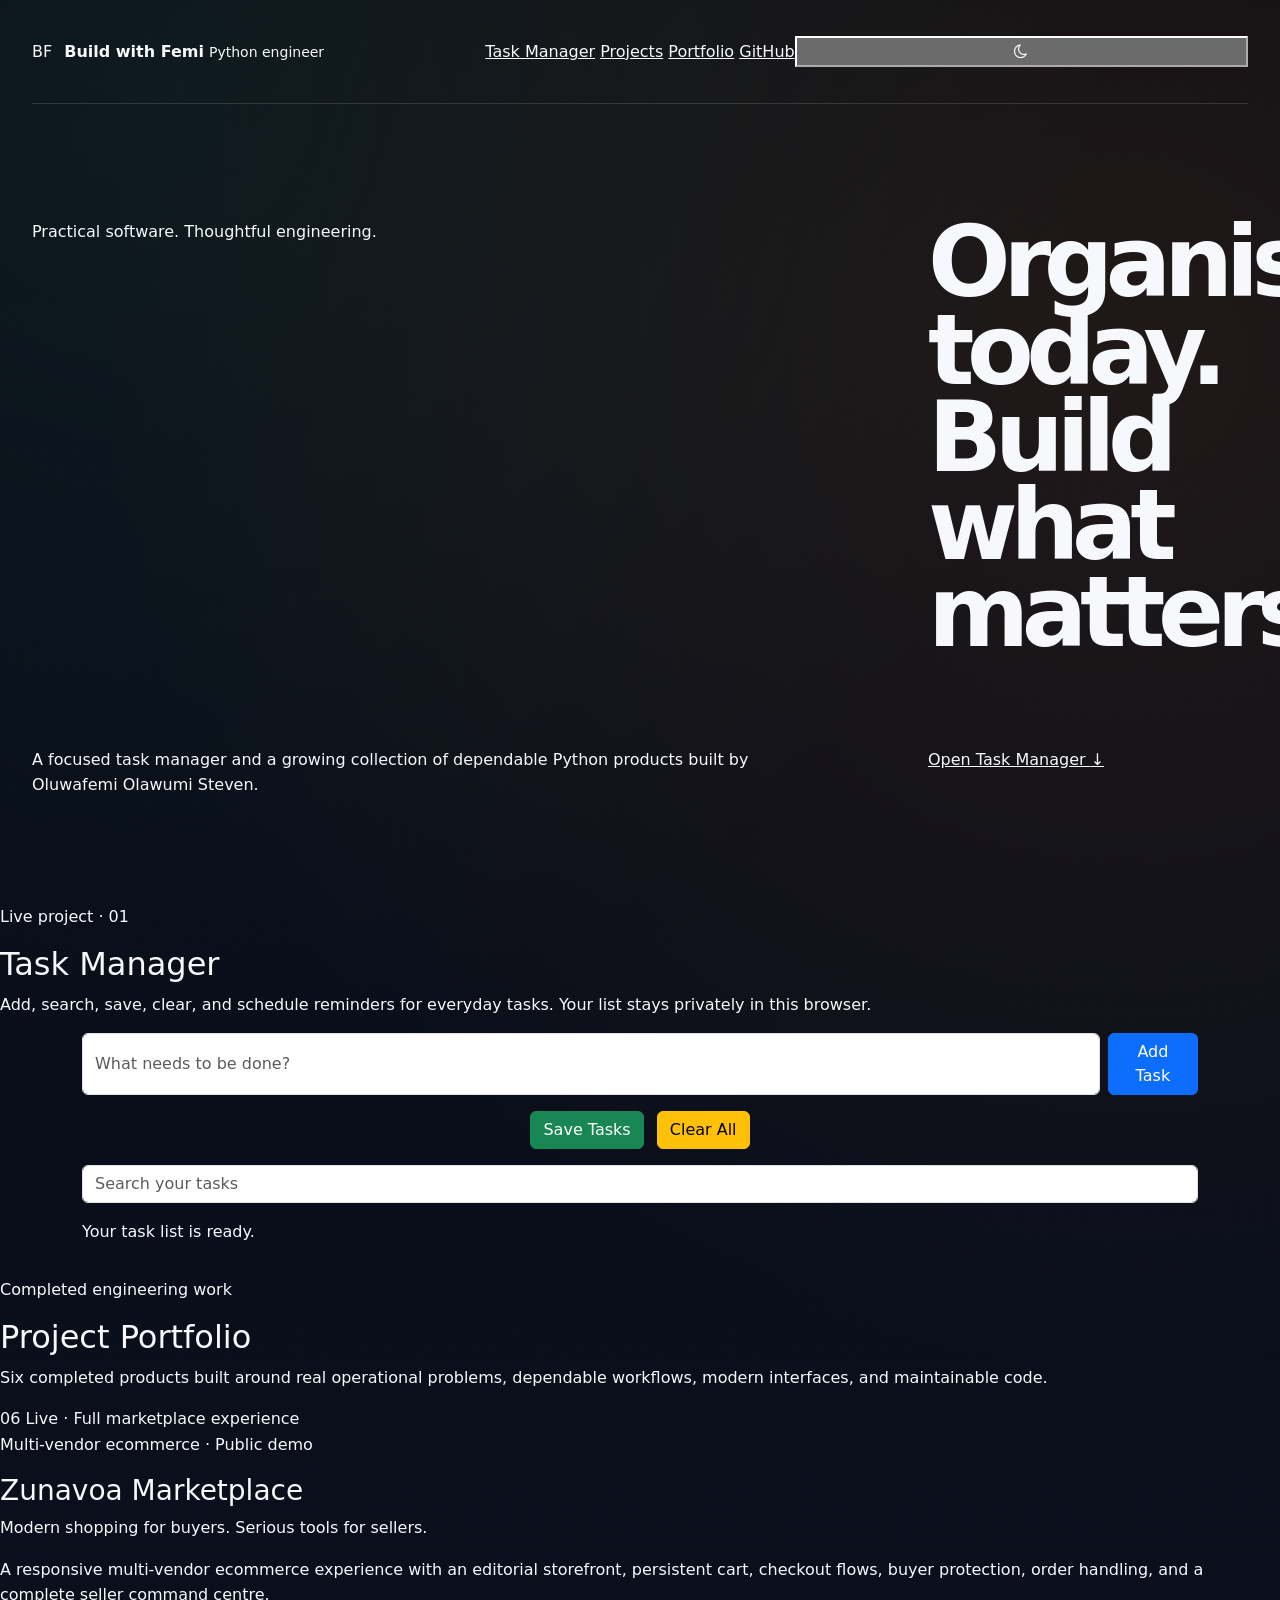
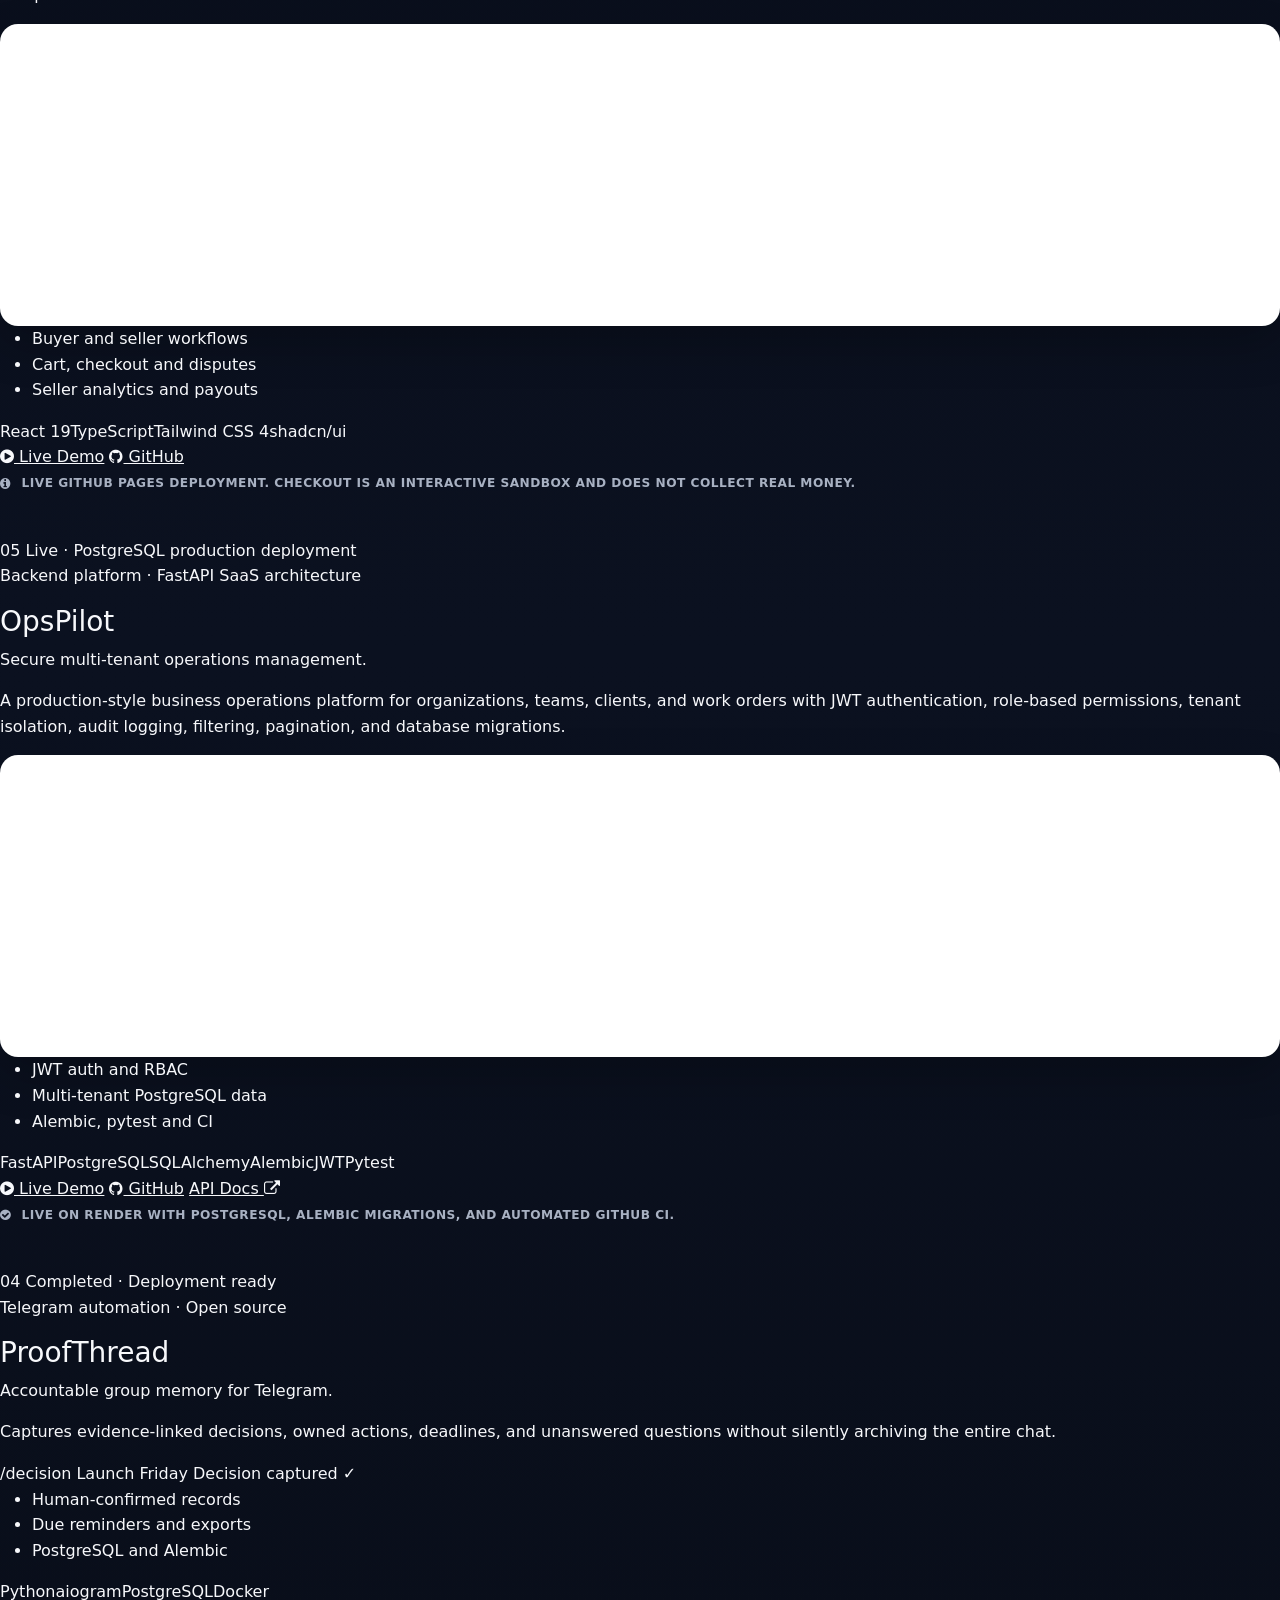
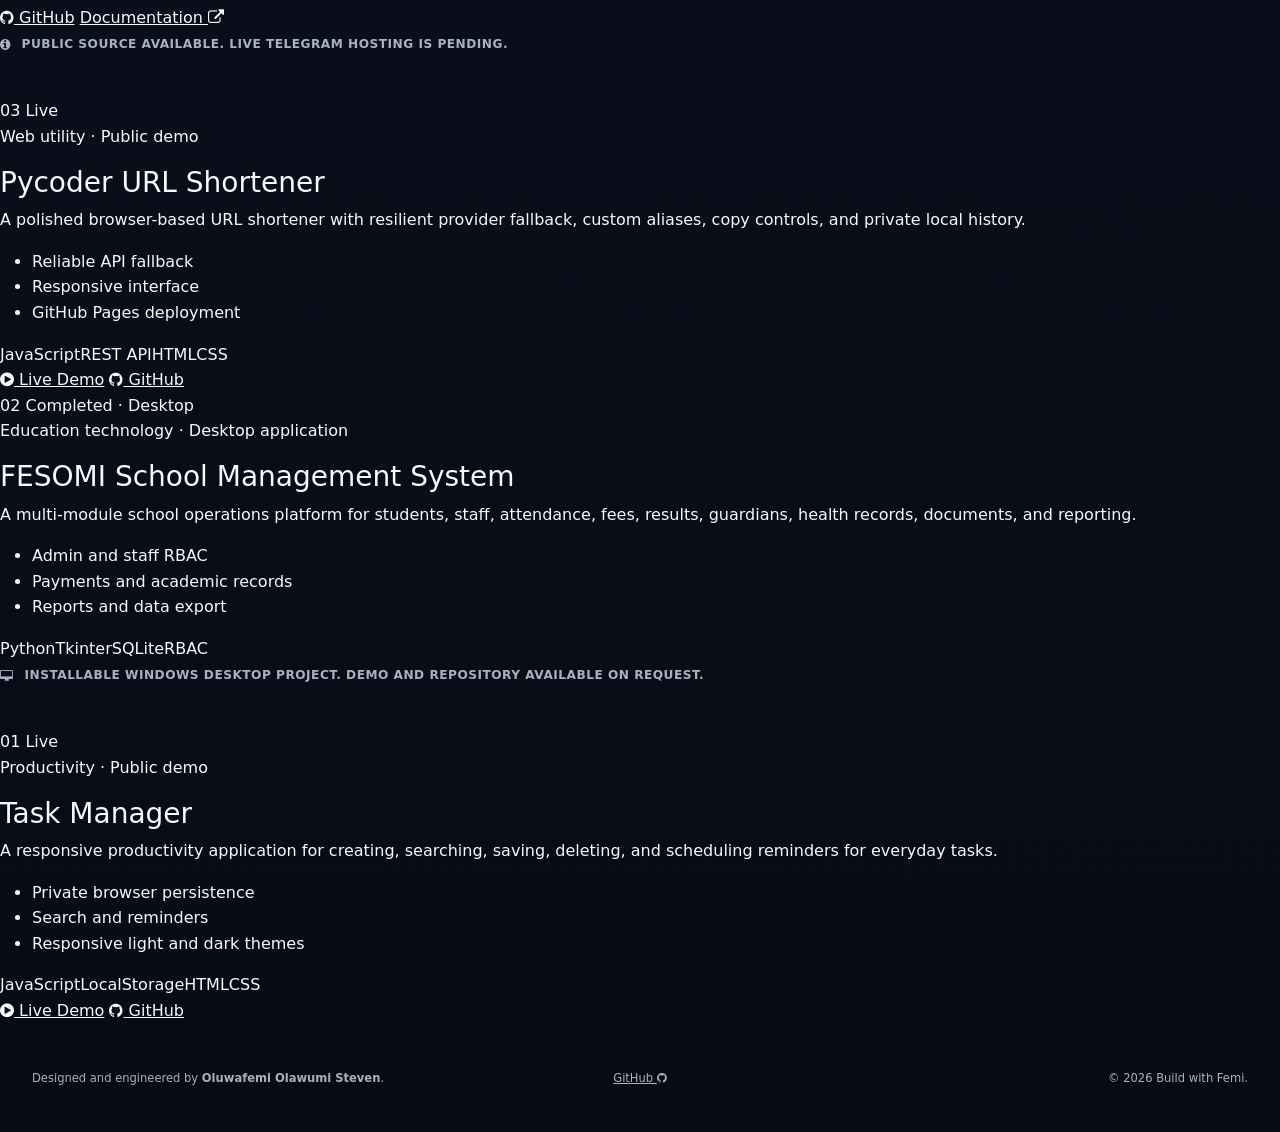
==== commit f14272c8: "feat: add Zunavoa Marketplace and OpsPilot to portfolio" ====
--- a/index.html
+++ b/index.html
@@ -1,230 +1,252 @@
-<!doctype html>
+<!DOCTYPE html>
 <html lang="en">
 <head>
-  <meta charset="utf-8">
-  <meta name="viewport" content="width=device-width, initial-scale=1">
-  <meta name="description" content="Portfolio of Oluwafemi Olawumi Steven, a Python developer building backend systems, automation tools, and practical business software.">
-  <meta name="theme-color" content="#0a0b10">
-  <title>Oluwafemi Steven — Python Developer</title>
-  <link rel="preconnect" href="https://avatars.githubusercontent.com">
+  <meta charset="UTF-8">
+  <meta name="viewport" content="width=device-width, initial-scale=1.0">
+  <meta name="description" content="Oluwafemi Olawumi Steven's Task Manager and featured Python engineering projects.">
+  <meta name="theme-color" content="#071526">
+  <title>Task Manager | Build with Femi</title>
+  <link rel="stylesheet" href="https://cdn.jsdelivr.net/npm/bootstrap@5.3.0/dist/css/bootstrap.min.css">
+  <link rel="stylesheet" href="https://maxcdn.bootstrapcdn.com/font-awesome/4.7.0/css/font-awesome.min.css">
   <link rel="stylesheet" href="styles.css">
-  <script src="script.js" defer></script>
 </head>
 <body>
-  <a class="skip-link" href="#main">Skip to content</a>
-  <div class="noise" aria-hidden="true"></div>
-
-  <header class="site-header" id="top">
-    <a class="brand" href="#top" aria-label="Oluwafemi Steven home">
-      <span class="brand-symbol brand-photo"><img src="https://avatars.githubusercontent.com/u/120512391?v=4" alt="" width="48" height="48"></span>
-      <span class="brand-copy">Oluwafemi<br><em>Steven</em></span>
+  <header class="site-header">
+    <a class="brand" href="#top" aria-label="Build with Femi home">
+      <span class="brand-mark" aria-hidden="true">BF</span>
+      <span>
+        <strong>Build with Femi</strong>
+        <small>Python engineer</small>
+      </span>
     </a>
 
-    <nav class="desktop-nav" aria-label="Primary navigation">
-      <a href="#work">Work</a>
-      <a href="#services">Services</a>
-      <a href="#about">About</a>
+    <nav aria-label="Primary navigation">
+      <a href="#task-manager">Task Manager</a>
+      <a href="#projects">Projects</a>
+      <a href="portfolio/index.html">Portfolio</a>
+      <a href="https://github.com/Oluwafemi1x" target="_blank" rel="noopener noreferrer">GitHub</a>
     </nav>
 
-    <div class="header-actions">
-      <a class="header-cta" href="mailto:freshfemi1990@gmail.com">Let's talk <span aria-hidden="true">↗</span></a>
-      <button class="menu-toggle" type="button" aria-expanded="false" aria-controls="mobile-menu" aria-label="Open menu">
-        <span></span><span></span>
-      </button>
-    </div>
-
-    <nav class="mobile-menu" id="mobile-menu" aria-label="Mobile navigation" hidden>
-      <a href="#work">Work</a>
-      <a href="#services">Services</a>
-      <a href="#about">About</a>
-      <a href="mailto:freshfemi1990@gmail.com">Start a project ↗</a>
-    </nav>
+    <button class="mode-toggle" type="button" aria-label="Switch between light and dark mode" title="Toggle colour theme">
+      <i class="fa fa-moon-o" aria-hidden="true"></i>
+    </button>
   </header>
 
-  <main id="main">
+  <main id="top">
     <section class="hero" aria-labelledby="hero-title">
-      <div class="hero-main">
-        <p class="availability"><span></span> Available for remote work &amp; freelance projects</p>
-        <h1 id="hero-title">I build software<br>that makes work<br><em>feel lighter.</em></h1>
-        <div class="hero-bottom">
-          <p>Python developer focused on dependable backend systems, useful automation, and business tools people can actually enjoy using.</p>
-          <a class="circle-link" href="#work" aria-label="Explore selected work">
-            <svg viewBox="0 0 24 24" aria-hidden="true"><path d="M12 5v14m0 0 6-6m-6 6-6-6"/></svg>
-          </a>
-        </div>
-      </div>
-
-      <aside class="hero-aside" aria-label="Developer profile">
-        <div class="portrait-frame">
-          <img src="https://avatars.githubusercontent.com/u/120512391?v=4" alt="Oluwafemi Steven" width="460" height="460">
-          <span class="portrait-label">Akure, Nigeria · UTC+1</span>
-        </div>
-        <div class="signature-card">
-          <span class="code-line"><b>const</b> developer = {</span>
-          <span class="code-line indent">name: <i>'Oluwafemi'</i>,</span>
-          <span class="code-line indent">focus: [<i>'Python'</i>, <i>'APIs'</i>, <i>'Automation'</i>],</span>
-          <span class="code-line indent">problemSolver: <strong>true</strong>,</span>
-          <span class="code-line indent">openToWork: <strong>true</strong></span>
-          <span class="code-line">};</span>
-        </div>
-      </aside>
+      <p class="eyebrow">Practical software. Thoughtful engineering.</p>
+      <h1 id="hero-title">Organise today.<br><span>Build what matters.</span></h1>
+      <p class="hero-copy">A focused task manager and a growing collection of dependable Python products built by Oluwafemi Olawumi Steven.</p>
+      <a class="primary-link" href="#task-manager">Open Task Manager <span aria-hidden="true">↓</span></a>
     </section>
 
-    <section class="marquee" aria-label="Core skills">
-      <div class="marquee-track">
-        <span>Python</span><i>✦</i><span>FastAPI</span><i>✦</i><span>Flask</span><i>✦</i><span>PostgreSQL</span><i>✦</i><span>Automation</span><i>✦</i><span>Debugging</span><i>✦</i>
-        <span aria-hidden="true">Python</span><i aria-hidden="true">✦</i><span aria-hidden="true">FastAPI</span><i aria-hidden="true">✦</i><span aria-hidden="true">Flask</span><i aria-hidden="true">✦</i><span aria-hidden="true">PostgreSQL</span><i aria-hidden="true">✦</i><span aria-hidden="true">Automation</span><i aria-hidden="true">✦</i><span aria-hidden="true">Debugging</span><i aria-hidden="true">✦</i>
+    <section id="task-manager" class="task-section" aria-labelledby="task-title">
+      <div class="section-heading">
+        <div>
+          <p class="eyebrow">Live project · 01</p>
+          <h2 id="task-title">Task Manager</h2>
+        </div>
+        <p>Add, search, save, clear, and schedule reminders for everyday tasks. Your list stays privately in this browser.</p>
+      </div>
+
+      <div class="task-manager-shell container">
+        <div class="task-input d-flex justify-content-center">
+          <label class="visually-hidden" for="taskInput">New task</label>
+          <input type="text" id="taskInput" placeholder="What needs to be done?" class="form-control me-2" maxlength="240" autocomplete="off">
+          <button id="addTaskBtn" class="btn btn-primary" type="button">Add Task</button>
+        </div>
+
+        <div class="task-actions text-center mt-3">
+          <button id="saveTasksBtn" class="btn btn-success me-2" type="button">Save Tasks</button>
+          <button id="clearAllBtn" class="btn btn-warning" type="button">Clear All</button>
+        </div>
+
+        <label class="visually-hidden" for="searchInput">Search tasks</label>
+        <input type="search" id="searchInput" placeholder="Search your tasks" class="form-control my-3" autocomplete="off">
+        <p id="emptyState" class="empty-state">Your task list is ready.</p>
+        <ul class="task-list list-group" id="taskList" aria-live="polite"></ul>
+        <p id="taskStatus" class="task-status" role="status" aria-live="polite"></p>
       </div>
     </section>
 
-    <section class="work section-shell" id="work" aria-labelledby="work-title">
-      <div class="section-intro reveal">
-        <p class="kicker">01 / Selected work</p>
-        <h2 id="work-title">Built to solve<br><em>real problems.</em></h2>
-        <div class="filter-bar" role="group" aria-label="Filter projects">
-          <button class="filter-button is-active" type="button" data-filter="all" aria-pressed="true">All work</button>
-          <button class="filter-button" type="button" data-filter="python" aria-pressed="false">Python</button>
-          <button class="filter-button" type="button" data-filter="web" aria-pressed="false">Web</button>
-        </div>
-      </div>
-
-      <div class="project-list">
-        <article class="project project--lime reveal" data-category="python">
-          <div class="project-visual project-shot-frame fesomi-visual">
-            <img class="project-shot" src="assets/fesomi-dashboard-authentic.png" alt="Authentic FESOMI School Management System dashboard captured from the running application" width="1280" height="760" loading="lazy" decoding="async">
-            <span class="visual-index">01</span>
-          </div>
-          <div class="project-copy">
-            <div class="project-meta"><span>Desktop business system</span><span>2026</span></div>
-            <h3>FESOMI School<br>Management System</h3>
-            <p>A complete desktop platform that brings student records, attendance, school fees, results, permissions, guardians, reporting, and more into one reliable workflow.</p>
-            <ul class="tag-list" aria-label="Technologies"><li>Python</li><li>Tkinter</li><li>SQLite</li><li>RBAC</li></ul>
-            <span class="private-note">Private production repository · Demo available on request</span>
-          </div>
-        </article>
-
-        <article class="project project--blue reveal" data-category="python">
-          <div class="project-visual proof-visual" aria-hidden="true">
-            <div class="telegram-card">
-              <div class="tg-header"><span>ProofThread</span><i>●</i></div>
-              <div class="bubble bubble--left">/decision Launch the update Friday</div>
-              <div class="bubble bubble--right">Decision captured ✓</div>
-              <div class="bubble bubble--left">Owner: Femi · Due: Friday</div>
-            </div>
-            <span class="visual-index">02</span>
-          </div>
-          <div class="project-copy">
-            <div class="project-meta"><span>Open-source Telegram automation</span><span>2026</span></div>
-            <h3>ProofThread</h3>
-            <p>A Telegram bot that turns busy conversations into evidence-linked decisions, owned action items, deadlines, reminders, and searchable group memory.</p>
-            <ul class="tag-list" aria-label="Technologies"><li>Python</li><li>aiogram</li><li>PostgreSQL</li><li>Docker</li></ul>
-            <a class="text-link" href="https://github.com/Oluwafemi1x/proofthread-telegram-bot" target="_blank" rel="noopener noreferrer">Explore the repository <span>↗</span></a>
-          </div>
-        </article>
-
-        <article class="project project--coral reveal" data-category="web">
-          <div class="project-visual project-shot-frame url-visual">
-            <img class="project-shot" src="assets/pycoder-url-shortener.webp" alt="Pycoder URL Shortener live interface with URL form, product benefits, and local link history" width="1600" height="1120" loading="lazy" decoding="async">
-            <span class="visual-index">03</span>
-          </div>
-          <div class="project-copy">
-            <div class="project-meta"><span>Web utility</span><span>Live</span></div>
-            <h3>Pycoder URL<br>Shortener</h3>
-            <p>A responsive URL shortener with resilient provider fallback, input validation, custom aliases, instant copy controls, and private browser history.</p>
-            <ul class="tag-list" aria-label="Technologies"><li>JavaScript</li><li>REST API</li><li>HTML</li><li>CSS</li></ul>
-            <div class="link-row">
-              <a class="text-link" href="https://oluwafemi1x.github.io/url-shortener/" target="_blank" rel="noopener noreferrer">Open live site <span>↗</span></a>
-              <a class="text-link" href="https://github.com/Oluwafemi1x/url-shortener" target="_blank" rel="noopener noreferrer">GitHub <span>↗</span></a>
-            </div>
-          </div>
-        </article>
-
-        <article class="project project--violet reveal" data-category="web">
-          <div class="project-visual task-visual" aria-hidden="true">
-            <div class="task-card">
-              <div class="task-title"><span>Today</span><b>3 tasks</b></div>
-              <div class="task-row done"><i>✓</i><span>Review API tests</span></div>
-              <div class="task-row"><i></i><span>Ship portfolio update</span></div>
-              <div class="task-row"><i></i><span>Plan tomorrow</span></div>
-              <div class="task-add">+ Add a new task</div>
-            </div>
-            <span class="visual-index">04</span>
-          </div>
-          <div class="project-copy">
-            <div class="project-meta"><span>Productivity web app</span><span>Live</span></div>
-            <h3>Task Manager</h3>
-            <p>A clean productivity tool for adding, searching, saving, deleting, and scheduling reminders—built with private local persistence and accessible interactions.</p>
-            <ul class="tag-list" aria-label="Technologies"><li>JavaScript</li><li>LocalStorage</li><li>HTML</li><li>CSS</li></ul>
-            <div class="link-row">
-              <a class="text-link" href="https://oluwafemi1x.github.io/Task-Manager/task-manager/" target="_blank" rel="noopener noreferrer">Open live site <span>↗</span></a>
-              <a class="text-link" href="https://github.com/Oluwafemi1x/Task-Manager" target="_blank" rel="noopener noreferrer">GitHub <span>↗</span></a>
-            </div>
-          </div>
-        </article>
-      </div>
-      <p class="empty-projects" hidden>No projects match this filter.</p>
-    </section>
-
-    <section class="services section-shell" id="services" aria-labelledby="services-title">
-      <div class="section-intro reveal">
-        <p class="kicker">02 / What I do</p>
-        <h2 id="services-title">Useful software.<br><em>Clean execution.</em></h2>
-      </div>
-      <div class="service-grid">
-        <article class="service-card reveal">
-          <span>01</span>
-          <svg viewBox="0 0 48 48" aria-hidden="true"><path d="M10 14h28M10 24h18M10 34h28M34 20l6 4-6 4"/></svg>
-          <h3>Backend &amp; APIs</h3>
-          <p>Structured Python services, REST APIs, authentication, validation, databases, and integrations that are easy to maintain.</p>
-        </article>
-        <article class="service-card reveal">
-          <span>02</span>
-          <svg viewBox="0 0 48 48" aria-hidden="true"><path d="M24 8v8m0 16v8M8 24h8m16 0h8M13 13l6 6m10 10 6 6m0-22-6 6M19 29l-6 6"/><circle cx="24" cy="24" r="7"/></svg>
-          <h3>Automation &amp; Debugging</h3>
-          <p>Repetitive workflow automation, data processing, browser tasks, and focused diagnosis of difficult Python defects.</p>
-        </article>
-        <article class="service-card reveal">
-          <span>03</span>
-          <svg viewBox="0 0 48 48" aria-hidden="true"><path d="M9 10h30v28H9zM9 19h30M18 19v19"/></svg>
-          <h3>Business Systems</h3>
-          <p>Practical tools for schools and growing teams, designed around clear workflows, permissions, reporting, and durable data.</p>
-        </article>
-      </div>
-    </section>
-
-    <section class="about section-shell" id="about" aria-labelledby="about-title">
-      <div class="about-grid">
-        <div class="about-heading reveal">
-          <p class="kicker">03 / About me</p>
-          <h2 id="about-title">Curious mind.<br><em>Builder's hands.</em></h2>
-        </div>
-        <div class="about-copy reveal">
-          <p class="about-lead">I'm Oluwafemi, a Python developer in Akure, Nigeria. I turn messy, repetitive work into clear software that saves people time and makes businesses easier to run.</p>
-          <p>My work sits where backend engineering, automation, and everyday operations meet. I care about readable code, dependable behaviour, honest communication, and products that solve the actual problem—not just the impressive-sounding one.</p>
-          <div class="fact-grid">
-            <div><strong>2022</strong><span>Building software since</span></div>
-            <div><strong>04</strong><span>Featured projects</span></div>
-            <div><strong>Remote</strong><span>Open worldwide</span></div>
-          </div>
-        </div>
-      </div>
-    </section>
-
-    <section class="contact" aria-labelledby="contact-title">
-      <div class="contact-orbit" aria-hidden="true"><span>PY</span></div>
-      <p class="kicker reveal">Have a problem worth solving?</p>
-      <h2 id="contact-title" class="reveal">Let's build something<br><em>that works.</em></h2>
-      <div class="contact-links reveal">
-        <a href="mailto:freshfemi1990@gmail.com">Start a conversation <span>↗</span></a>
-        <a href="https://github.com/Oluwafemi1x" target="_blank" rel="noopener noreferrer">View GitHub <span>↗</span></a>
+    <section id="projects" class="projects-section" aria-labelledby="projects-title">
+      <div class="section-heading">
+        <div>
+          <p class="eyebrow">Completed engineering work</p>
+          <h2 id="projects-title">Project Portfolio</h2>
+        </div>
+        <p>Six completed products built around real operational problems, dependable workflows, modern interfaces, and maintainable code.</p>
+      </div>
+
+      <div class="project-grid">
+        <article class="portfolio-card portfolio-card--featured">
+          <div class="card-topline">
+            <span class="project-index">06</span>
+            <span class="project-status project-status--live"><i></i> Live · Full marketplace experience</span>
+          </div>
+          <div class="card-layout">
+            <div>
+              <p class="project-type">Multi-vendor ecommerce · Public demo</p>
+              <h3>Zunavoa Marketplace</h3>
+              <p class="project-tagline">Modern shopping for buyers. Serious tools for sellers.</p>
+              <p>A responsive multi-vendor ecommerce experience with an editorial storefront, persistent cart, checkout flows, buyer protection, order handling, and a complete seller command centre.</p>
+            </div>
+            <div style="overflow:hidden; min-height:300px; background:#ffffff; border:1px solid rgba(255,255,255,.18); border-radius:18px; box-shadow:0 18px 45px rgba(0,0,0,.22);">
+              <iframe
+                src="https://oluwafemi1x.github.io/zunavoa-marketplace/"
+                title="Live Zunavoa Marketplace interface preview"
+                loading="lazy"
+                style="display:block; width:100%; height:300px; border:0; background:#fff;"
+                referrerpolicy="strict-origin-when-cross-origin">
+              </iframe>
+            </div>
+          </div>
+          <ul class="project-highlights">
+            <li>Buyer and seller workflows</li>
+            <li>Cart, checkout and disputes</li>
+            <li>Seller analytics and payouts</li>
+          </ul>
+          <div class="tech-stack" aria-label="Zunavoa Marketplace technologies"><span>React 19</span><span>TypeScript</span><span>Tailwind CSS 4</span><span>shadcn/ui</span></div>
+          <div class="project-links">
+            <a class="project-button project-button--live" href="https://oluwafemi1x.github.io/zunavoa-marketplace/" target="_blank" rel="noopener noreferrer"><i class="fa fa-play-circle" aria-hidden="true"></i> Live Demo</a>
+            <a class="project-button project-button--secondary" href="https://github.com/Oluwafemi1x/zunavoa-marketplace" target="_blank" rel="noopener noreferrer"><i class="fa fa-github" aria-hidden="true"></i> GitHub</a>
+          </div>
+          <p class="availability"><i class="fa fa-info-circle" aria-hidden="true"></i> Live GitHub Pages deployment. Checkout is an interactive sandbox and does not collect real money.</p>
+        </article>
+
+        <article class="portfolio-card portfolio-card--featured">
+          <div class="card-topline">
+            <span class="project-index">05</span>
+            <span class="project-status project-status--live"><i></i> Live · PostgreSQL production deployment</span>
+          </div>
+          <div class="card-layout">
+            <div>
+              <p class="project-type">Backend platform · FastAPI SaaS architecture</p>
+              <h3>OpsPilot</h3>
+              <p class="project-tagline">Secure multi-tenant operations management.</p>
+              <p>A production-style business operations platform for organizations, teams, clients, and work orders with JWT authentication, role-based permissions, tenant isolation, audit logging, filtering, pagination, and database migrations.</p>
+            </div>
+            <div style="overflow:hidden; min-height:300px; background:#ffffff; border:1px solid rgba(255,255,255,.18); border-radius:18px; box-shadow:0 18px 45px rgba(0,0,0,.22);">
+              <iframe
+                src="https://opspilot-api-ly1c.onrender.com"
+                title="Live OpsPilot interface preview"
+                loading="lazy"
+                style="display:block; width:100%; height:300px; border:0; background:#fff;"
+                referrerpolicy="strict-origin-when-cross-origin">
+              </iframe>
+            </div>
+          </div>
+          <ul class="project-highlights">
+            <li>JWT auth and RBAC</li>
+            <li>Multi-tenant PostgreSQL data</li>
+            <li>Alembic, pytest and CI</li>
+          </ul>
+          <div class="tech-stack" aria-label="OpsPilot technologies"><span>FastAPI</span><span>PostgreSQL</span><span>SQLAlchemy</span><span>Alembic</span><span>JWT</span><span>Pytest</span></div>
+          <div class="project-links">
+            <a class="project-button project-button--live" href="https://opspilot-api-ly1c.onrender.com" target="_blank" rel="noopener noreferrer"><i class="fa fa-play-circle" aria-hidden="true"></i> Live Demo</a>
+            <a class="project-button project-button--secondary" href="https://github.com/Oluwafemi1x/opspilot-api" target="_blank" rel="noopener noreferrer"><i class="fa fa-github" aria-hidden="true"></i> GitHub</a>
+            <a class="project-button project-button--secondary" href="https://opspilot-api-ly1c.onrender.com/docs" target="_blank" rel="noopener noreferrer">API Docs <i class="fa fa-external-link" aria-hidden="true"></i></a>
+          </div>
+          <p class="availability"><i class="fa fa-check-circle" aria-hidden="true"></i> Live on Render with PostgreSQL, Alembic migrations, and automated GitHub CI.</p>
+        </article>
+
+        <article class="portfolio-card portfolio-card--featured">
+          <div class="card-topline">
+            <span class="project-index">04</span>
+            <span class="project-status"><i></i> Completed · Deployment ready</span>
+          </div>
+          <div class="card-layout">
+            <div>
+              <p class="project-type">Telegram automation · Open source</p>
+              <h3>ProofThread</h3>
+              <p class="project-tagline">Accountable group memory for Telegram.</p>
+              <p>Captures evidence-linked decisions, owned actions, deadlines, and unanswered questions without silently archiving the entire chat.</p>
+            </div>
+            <div class="mini-thread" aria-hidden="true">
+              <span>/decision Launch Friday</span>
+              <span>Decision captured ✓</span>
+            </div>
+          </div>
+          <ul class="project-highlights">
+            <li>Human-confirmed records</li>
+            <li>Due reminders and exports</li>
+            <li>PostgreSQL and Alembic</li>
+          </ul>
+          <div class="tech-stack" aria-label="ProofThread technologies"><span>Python</span><span>aiogram</span><span>PostgreSQL</span><span>Docker</span></div>
+          <div class="project-links">
+            <a class="project-button" href="https://github.com/Oluwafemi1x/proofthread-telegram-bot" target="_blank" rel="noopener noreferrer"><i class="fa fa-github" aria-hidden="true"></i> GitHub</a>
+            <a class="project-button project-button--secondary" href="https://github.com/Oluwafemi1x/proofthread-telegram-bot#readme" target="_blank" rel="noopener noreferrer">Documentation <i class="fa fa-external-link" aria-hidden="true"></i></a>
+          </div>
+          <p class="availability"><i class="fa fa-info-circle" aria-hidden="true"></i> Public source available. Live Telegram hosting is pending.</p>
+        </article>
+
+        <article class="portfolio-card">
+          <div class="card-topline">
+            <span class="project-index">03</span>
+            <span class="project-status project-status--live"><i></i> Live</span>
+          </div>
+          <p class="project-type">Web utility · Public demo</p>
+          <h3>Pycoder URL Shortener</h3>
+          <p>A polished browser-based URL shortener with resilient provider fallback, custom aliases, copy controls, and private local history.</p>
+          <ul class="project-highlights">
+            <li>Reliable API fallback</li>
+            <li>Responsive interface</li>
+            <li>GitHub Pages deployment</li>
+          </ul>
+          <div class="tech-stack" aria-label="URL Shortener technologies"><span>JavaScript</span><span>REST API</span><span>HTML</span><span>CSS</span></div>
+          <div class="project-links">
+            <a class="project-button project-button--live" href="https://oluwafemi1x.github.io/url-shortener/" target="_blank" rel="noopener noreferrer"><i class="fa fa-play-circle" aria-hidden="true"></i> Live Demo</a>
+            <a class="project-button project-button--secondary" href="https://github.com/Oluwafemi1x/url-shortener" target="_blank" rel="noopener noreferrer"><i class="fa fa-github" aria-hidden="true"></i> GitHub</a>
+          </div>
+        </article>
+
+        <article class="portfolio-card">
+          <div class="card-topline">
+            <span class="project-index">02</span>
+            <span class="project-status"><i></i> Completed · Desktop</span>
+          </div>
+          <p class="project-type">Education technology · Desktop application</p>
+          <h3>FESOMI School Management System</h3>
+          <p>A multi-module school operations platform for students, staff, attendance, fees, results, guardians, health records, documents, and reporting.</p>
+          <ul class="project-highlights">
+            <li>Admin and staff RBAC</li>
+            <li>Payments and academic records</li>
+            <li>Reports and data export</li>
+          </ul>
+          <div class="tech-stack" aria-label="FESOMI technologies"><span>Python</span><span>Tkinter</span><span>SQLite</span><span>RBAC</span></div>
+          <p class="availability"><i class="fa fa-desktop" aria-hidden="true"></i> Installable Windows desktop project. Demo and repository available on request.</p>
+        </article>
+
+        <article class="portfolio-card">
+          <div class="card-topline">
+            <span class="project-index">01</span>
+            <span class="project-status project-status--live"><i></i> Live</span>
+          </div>
+          <p class="project-type">Productivity · Public demo</p>
+          <h3>Task Manager</h3>
+          <p>A responsive productivity application for creating, searching, saving, deleting, and scheduling reminders for everyday tasks.</p>
+          <ul class="project-highlights">
+            <li>Private browser persistence</li>
+            <li>Search and reminders</li>
+            <li>Responsive light and dark themes</li>
+          </ul>
+          <div class="tech-stack" aria-label="Task Manager technologies"><span>JavaScript</span><span>LocalStorage</span><span>HTML</span><span>CSS</span></div>
+          <div class="project-links">
+            <a class="project-button project-button--live" href="https://oluwafemi1x.github.io/Task-Manager/" target="_blank" rel="noopener noreferrer"><i class="fa fa-play-circle" aria-hidden="true"></i> Live Demo</a>
+            <a class="project-button project-button--secondary" href="https://github.com/Oluwafemi1x/Task-Manager" target="_blank" rel="noopener noreferrer"><i class="fa fa-github" aria-hidden="true"></i> GitHub</a>
+          </div>
+        </article>
       </div>
     </section>
   </main>
 
-  <footer>
-    <a class="brand footer-brand" href="#top"><span class="brand-symbol">OF</span><span class="brand-copy">Build with<br><em>Femi</em></span></a>
-    <p>Python developer · Automation engineer · Problem solver</p>
-    <p>© <span id="year">2026</span> Oluwafemi Steven</p>
+  <footer class="footer">
+    <p>Designed and engineered by <strong>Oluwafemi Olawumi Steven</strong>.</p>
+    <a href="https://github.com/Oluwafemi1x" target="_blank" rel="noopener noreferrer">GitHub <i class="fa fa-github" aria-hidden="true"></i></a>
+    <p>&copy; <span id="currentYear">2026</span> Build with Femi.</p>
   </footer>
+
+  <script src="https://cdn.jsdelivr.net/npm/bootstrap@5.3.0/dist/js/bootstrap.bundle.min.js"></script>
+  <script src="script.js"></script>
 </body>
 </html>
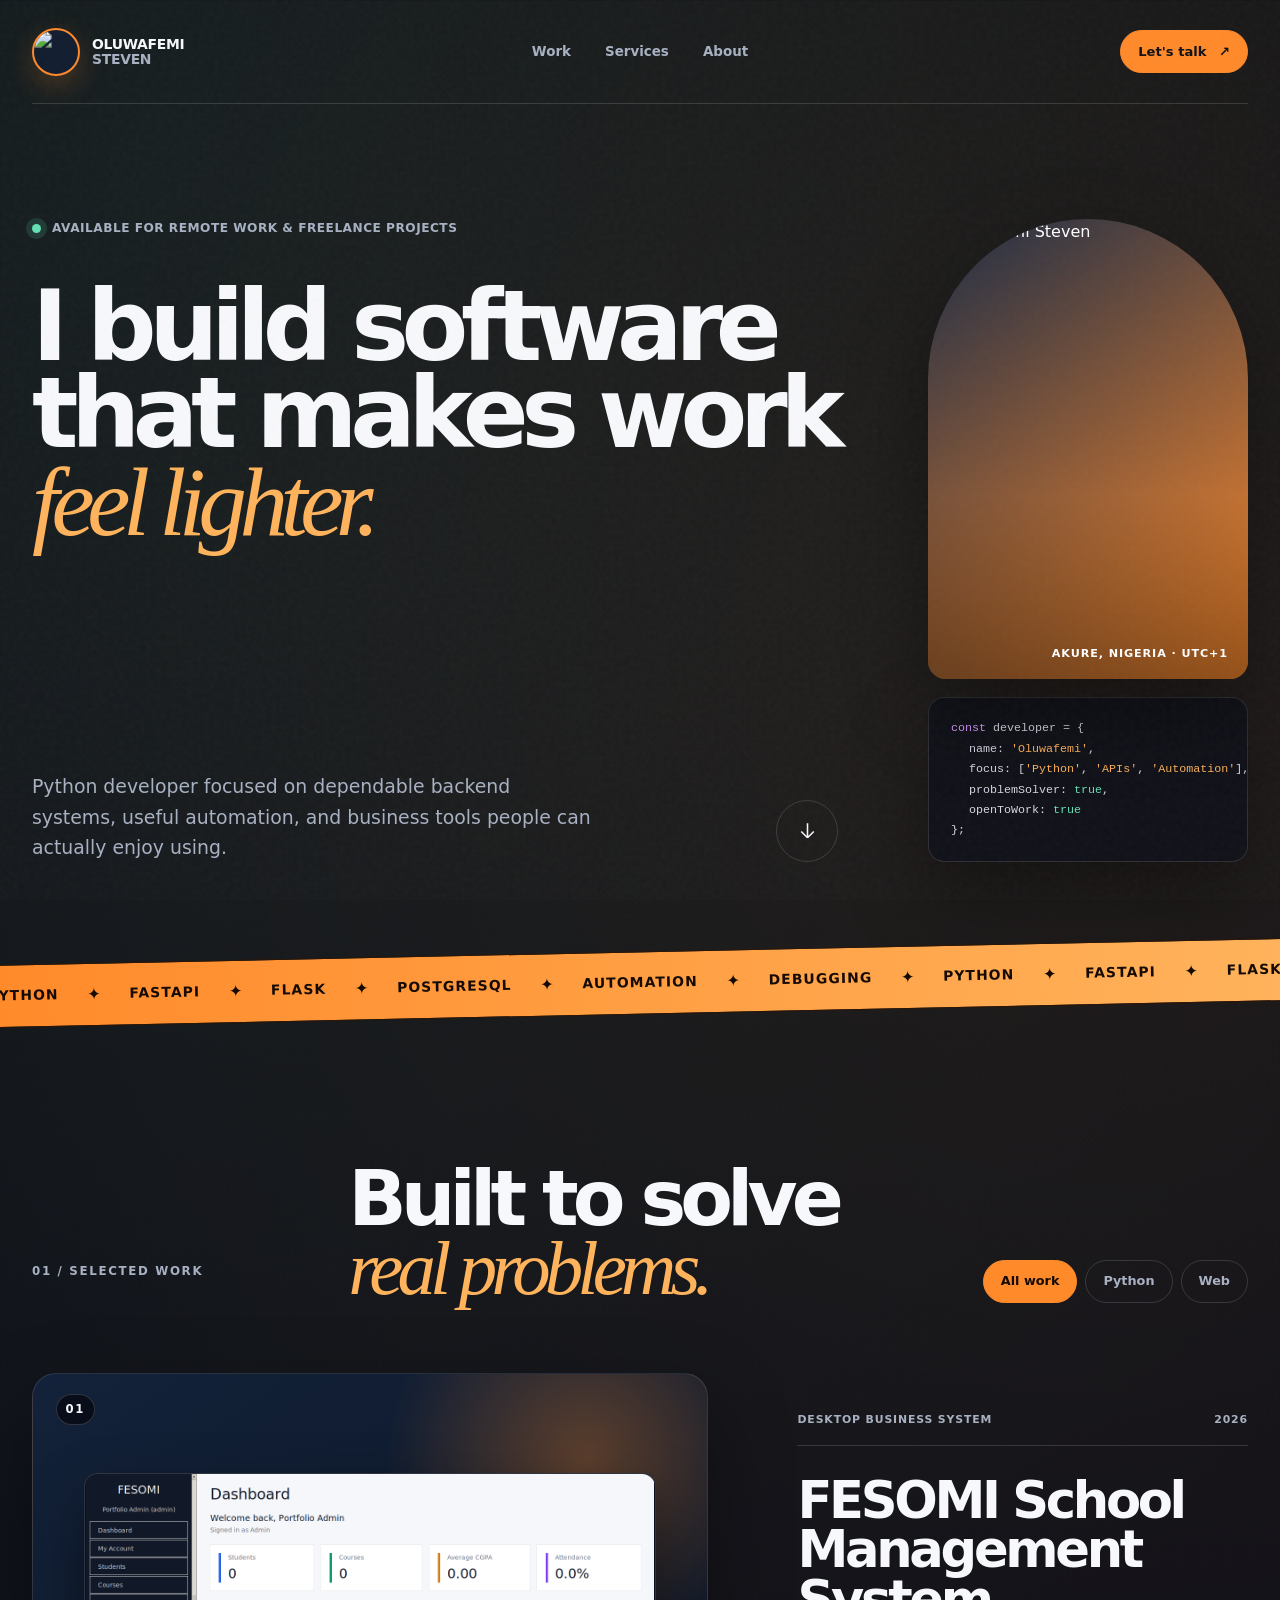
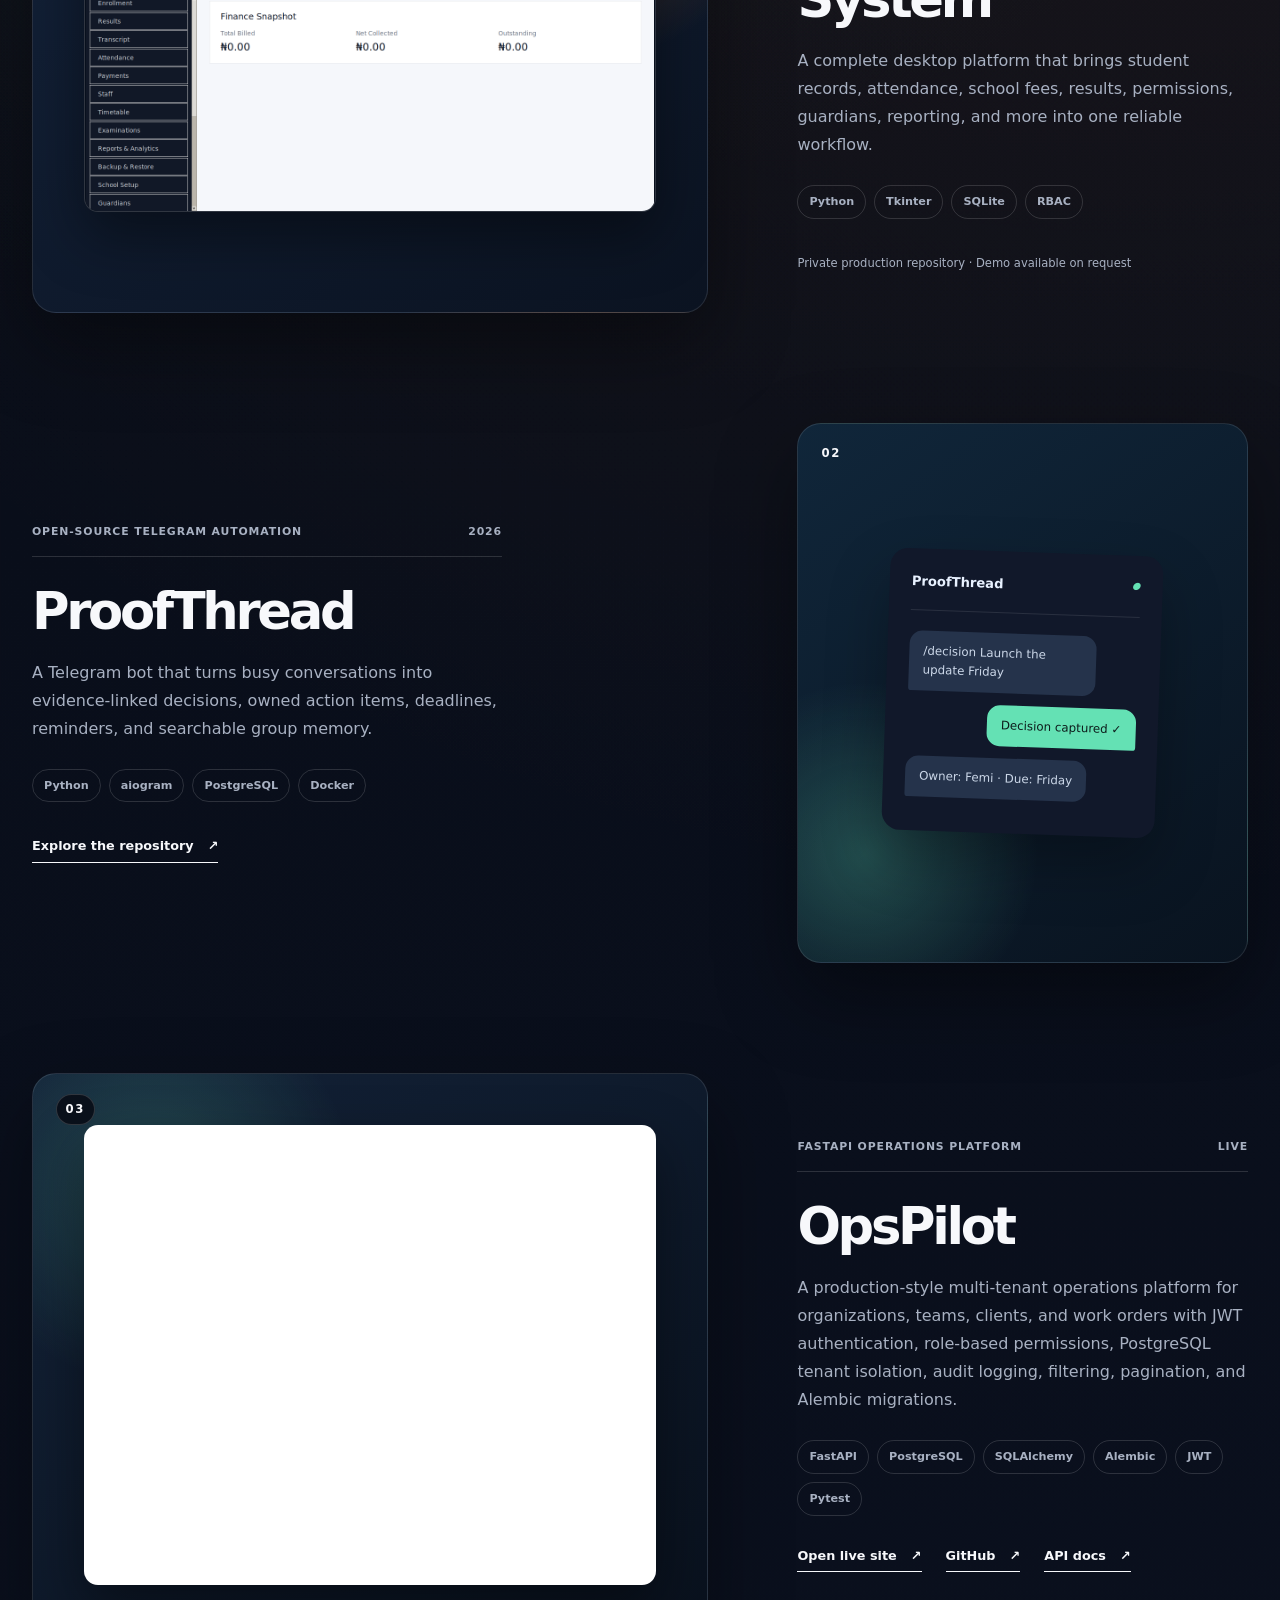
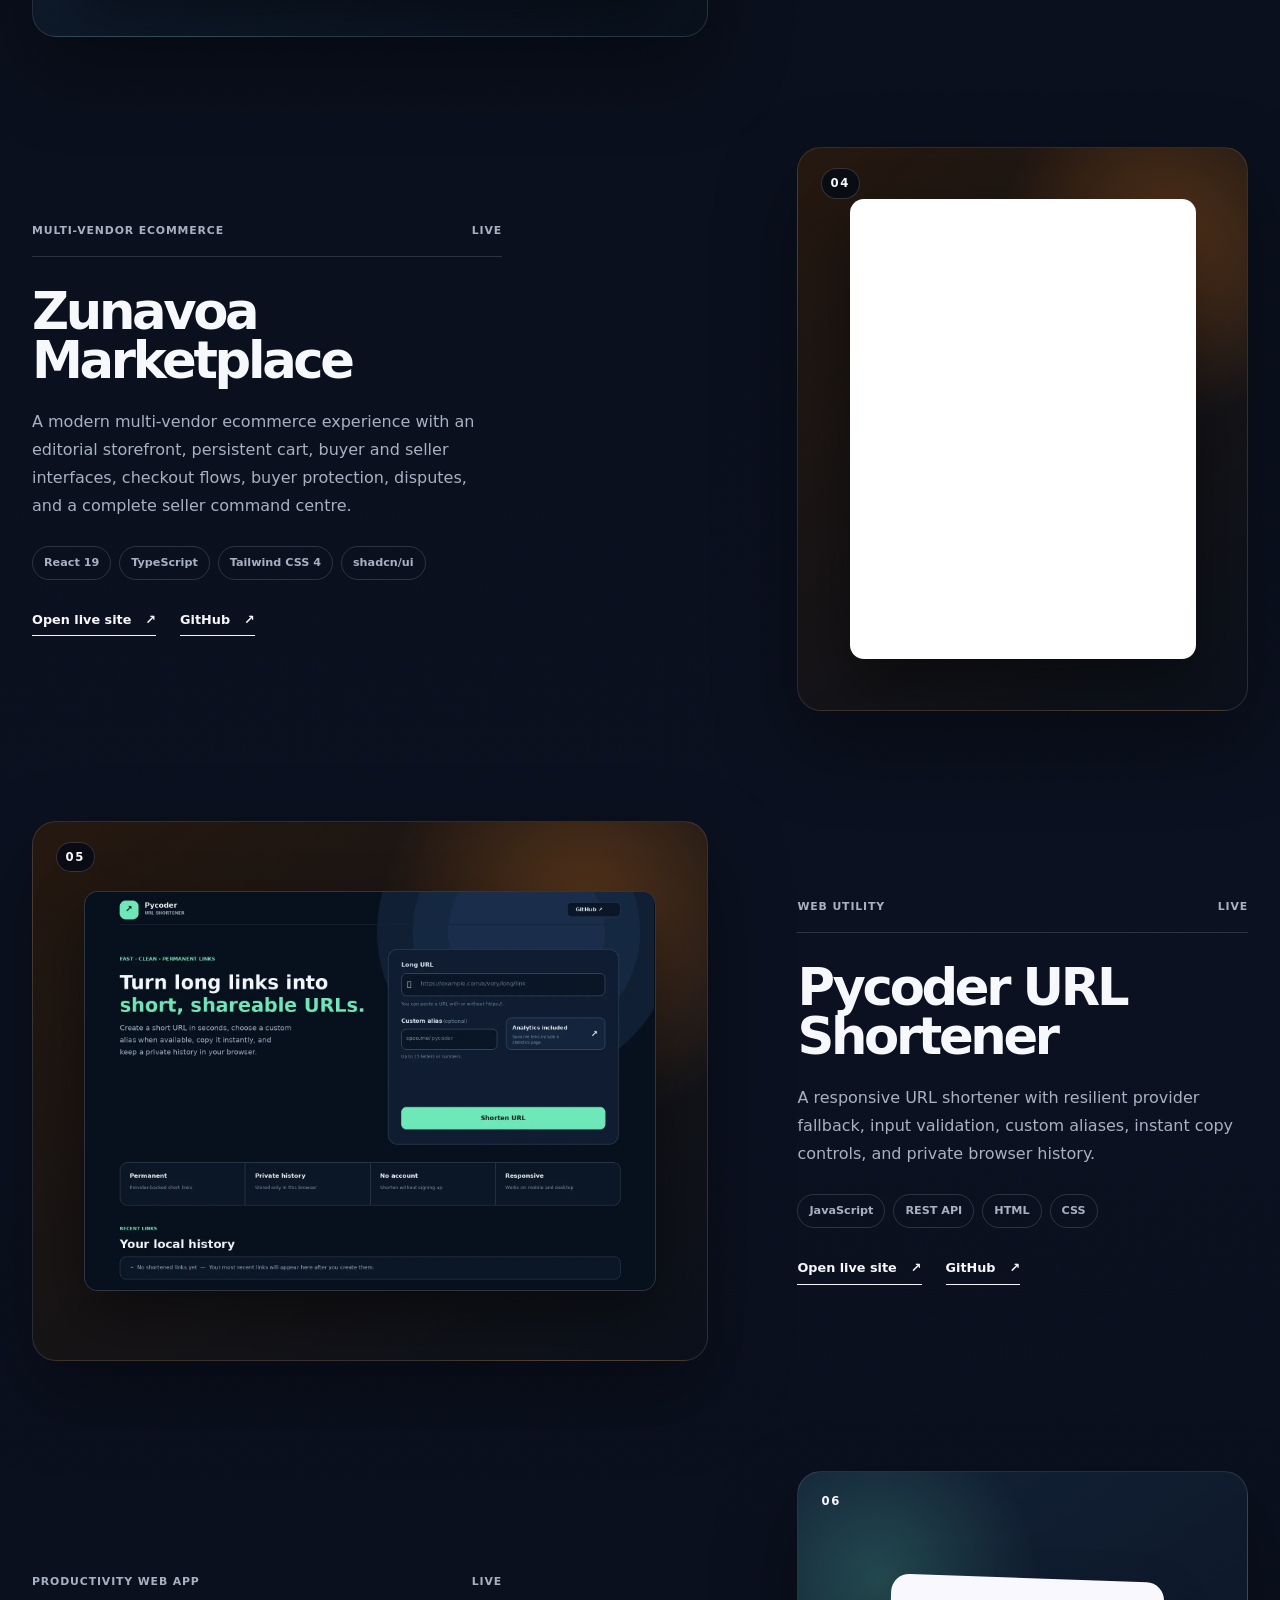
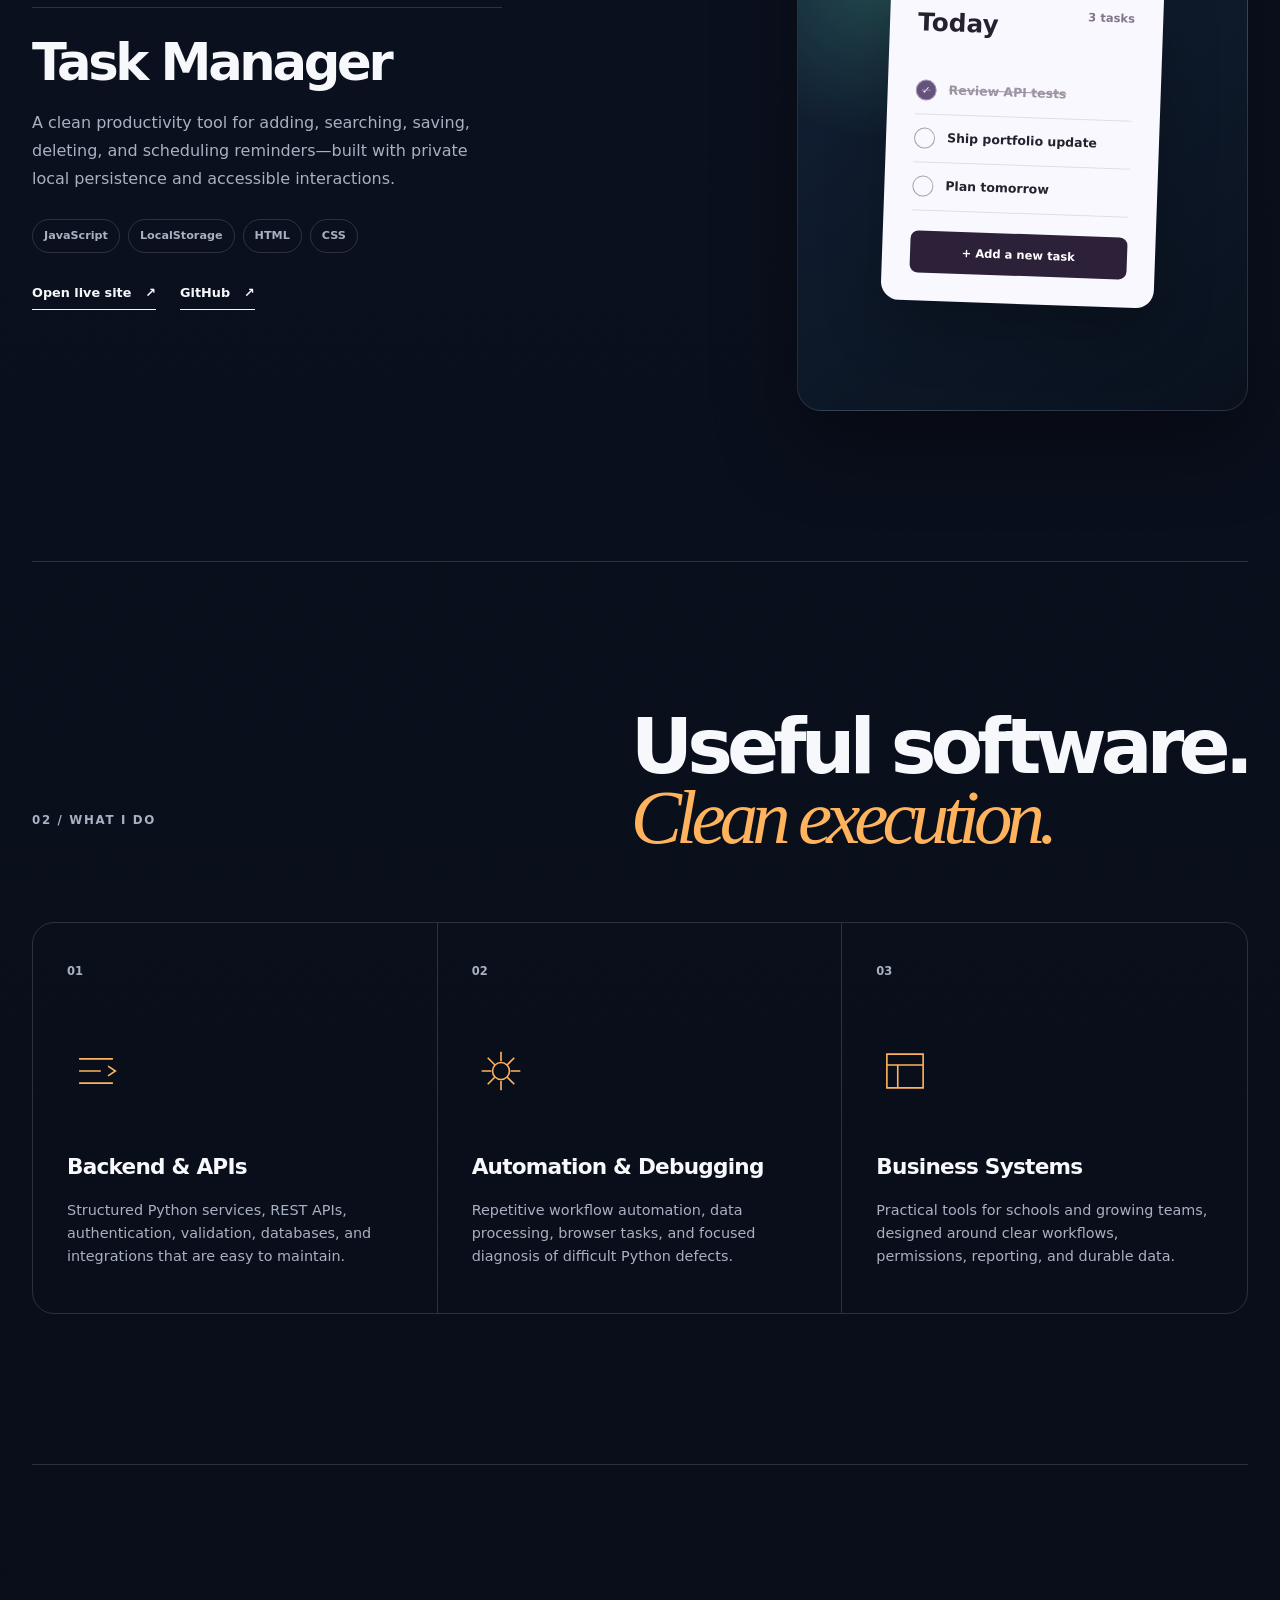
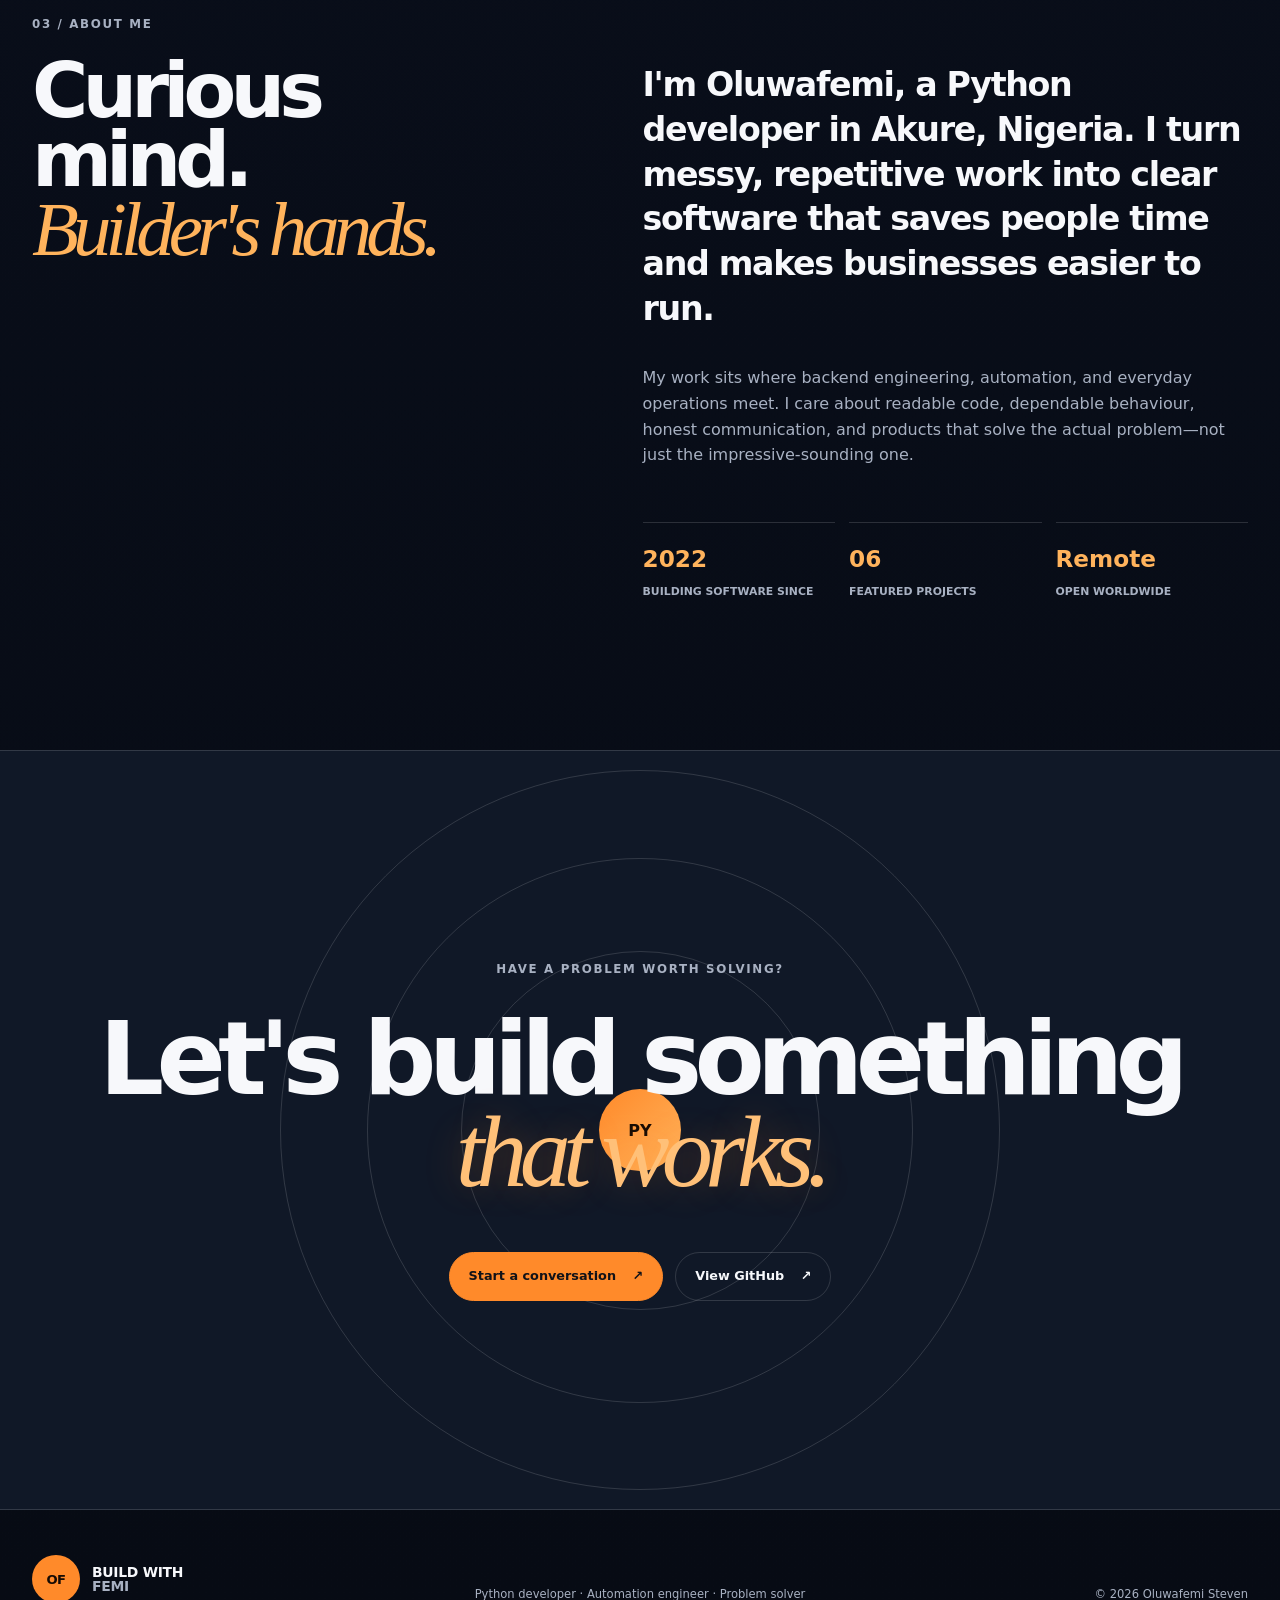
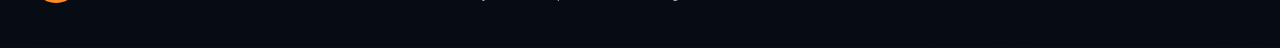
==== commit 3d0c70e4: "feat: add OpsPilot and Zunavoa to live portfolio" ====
--- a/index.html
+++ b/index.html
@@ -1,252 +1,265 @@
-<!DOCTYPE html>
+<!doctype html>
 <html lang="en">
 <head>
-  <meta charset="UTF-8">
-  <meta name="viewport" content="width=device-width, initial-scale=1.0">
-  <meta name="description" content="Oluwafemi Olawumi Steven's Task Manager and featured Python engineering projects.">
-  <meta name="theme-color" content="#071526">
-  <title>Task Manager | Build with Femi</title>
-  <link rel="stylesheet" href="https://cdn.jsdelivr.net/npm/bootstrap@5.3.0/dist/css/bootstrap.min.css">
-  <link rel="stylesheet" href="https://maxcdn.bootstrapcdn.com/font-awesome/4.7.0/css/font-awesome.min.css">
+  <meta charset="utf-8">
+  <meta name="viewport" content="width=device-width, initial-scale=1">
+  <meta name="description" content="Portfolio of Oluwafemi Olawumi Steven, a Python developer building backend systems, automation tools, and practical business software.">
+  <meta name="theme-color" content="#0a0b10">
+  <title>Oluwafemi Steven — Python Developer</title>
+  <link rel="preconnect" href="https://avatars.githubusercontent.com">
   <link rel="stylesheet" href="styles.css">
+  <script src="script.js" defer></script>
 </head>
 <body>
-  <header class="site-header">
-    <a class="brand" href="#top" aria-label="Build with Femi home">
-      <span class="brand-mark" aria-hidden="true">BF</span>
-      <span>
-        <strong>Build with Femi</strong>
-        <small>Python engineer</small>
-      </span>
+  <a class="skip-link" href="#main">Skip to content</a>
+  <div class="noise" aria-hidden="true"></div>
+
+  <header class="site-header" id="top">
+    <a class="brand" href="#top" aria-label="Oluwafemi Steven home">
+      <span class="brand-symbol brand-photo"><img src="https://avatars.githubusercontent.com/u/120512391?v=4" alt="" width="48" height="48"></span>
+      <span class="brand-copy">Oluwafemi<br><em>Steven</em></span>
     </a>
 
-    <nav aria-label="Primary navigation">
-      <a href="#task-manager">Task Manager</a>
-      <a href="#projects">Projects</a>
-      <a href="portfolio/index.html">Portfolio</a>
-      <a href="https://github.com/Oluwafemi1x" target="_blank" rel="noopener noreferrer">GitHub</a>
+    <nav class="desktop-nav" aria-label="Primary navigation">
+      <a href="#work">Work</a>
+      <a href="#services">Services</a>
+      <a href="#about">About</a>
     </nav>
 
-    <button class="mode-toggle" type="button" aria-label="Switch between light and dark mode" title="Toggle colour theme">
-      <i class="fa fa-moon-o" aria-hidden="true"></i>
-    </button>
+    <div class="header-actions">
+      <a class="header-cta" href="mailto:freshfemi1990@gmail.com">Let's talk <span aria-hidden="true">↗</span></a>
+      <button class="menu-toggle" type="button" aria-expanded="false" aria-controls="mobile-menu" aria-label="Open menu">
+        <span></span><span></span>
+      </button>
+    </div>
+
+    <nav class="mobile-menu" id="mobile-menu" aria-label="Mobile navigation" hidden>
+      <a href="#work">Work</a>
+      <a href="#services">Services</a>
+      <a href="#about">About</a>
+      <a href="mailto:freshfemi1990@gmail.com">Start a project ↗</a>
+    </nav>
   </header>
 
-  <main id="top">
+  <main id="main">
     <section class="hero" aria-labelledby="hero-title">
-      <p class="eyebrow">Practical software. Thoughtful engineering.</p>
-      <h1 id="hero-title">Organise today.<br><span>Build what matters.</span></h1>
-      <p class="hero-copy">A focused task manager and a growing collection of dependable Python products built by Oluwafemi Olawumi Steven.</p>
-      <a class="primary-link" href="#task-manager">Open Task Manager <span aria-hidden="true">↓</span></a>
-    </section>
-
-    <section id="task-manager" class="task-section" aria-labelledby="task-title">
-      <div class="section-heading">
-        <div>
-          <p class="eyebrow">Live project · 01</p>
-          <h2 id="task-title">Task Manager</h2>
-        </div>
-        <p>Add, search, save, clear, and schedule reminders for everyday tasks. Your list stays privately in this browser.</p>
-      </div>
-
-      <div class="task-manager-shell container">
-        <div class="task-input d-flex justify-content-center">
-          <label class="visually-hidden" for="taskInput">New task</label>
-          <input type="text" id="taskInput" placeholder="What needs to be done?" class="form-control me-2" maxlength="240" autocomplete="off">
-          <button id="addTaskBtn" class="btn btn-primary" type="button">Add Task</button>
-        </div>
-
-        <div class="task-actions text-center mt-3">
-          <button id="saveTasksBtn" class="btn btn-success me-2" type="button">Save Tasks</button>
-          <button id="clearAllBtn" class="btn btn-warning" type="button">Clear All</button>
-        </div>
-
-        <label class="visually-hidden" for="searchInput">Search tasks</label>
-        <input type="search" id="searchInput" placeholder="Search your tasks" class="form-control my-3" autocomplete="off">
-        <p id="emptyState" class="empty-state">Your task list is ready.</p>
-        <ul class="task-list list-group" id="taskList" aria-live="polite"></ul>
-        <p id="taskStatus" class="task-status" role="status" aria-live="polite"></p>
-      </div>
-    </section>
-
-    <section id="projects" class="projects-section" aria-labelledby="projects-title">
-      <div class="section-heading">
-        <div>
-          <p class="eyebrow">Completed engineering work</p>
-          <h2 id="projects-title">Project Portfolio</h2>
-        </div>
-        <p>Six completed products built around real operational problems, dependable workflows, modern interfaces, and maintainable code.</p>
-      </div>
-
-      <div class="project-grid">
-        <article class="portfolio-card portfolio-card--featured">
-          <div class="card-topline">
-            <span class="project-index">06</span>
-            <span class="project-status project-status--live"><i></i> Live · Full marketplace experience</span>
-          </div>
-          <div class="card-layout">
-            <div>
-              <p class="project-type">Multi-vendor ecommerce · Public demo</p>
-              <h3>Zunavoa Marketplace</h3>
-              <p class="project-tagline">Modern shopping for buyers. Serious tools for sellers.</p>
-              <p>A responsive multi-vendor ecommerce experience with an editorial storefront, persistent cart, checkout flows, buyer protection, order handling, and a complete seller command centre.</p>
-            </div>
-            <div style="overflow:hidden; min-height:300px; background:#ffffff; border:1px solid rgba(255,255,255,.18); border-radius:18px; box-shadow:0 18px 45px rgba(0,0,0,.22);">
-              <iframe
-                src="https://oluwafemi1x.github.io/zunavoa-marketplace/"
-                title="Live Zunavoa Marketplace interface preview"
-                loading="lazy"
-                style="display:block; width:100%; height:300px; border:0; background:#fff;"
-                referrerpolicy="strict-origin-when-cross-origin">
-              </iframe>
-            </div>
-          </div>
-          <ul class="project-highlights">
-            <li>Buyer and seller workflows</li>
-            <li>Cart, checkout and disputes</li>
-            <li>Seller analytics and payouts</li>
-          </ul>
-          <div class="tech-stack" aria-label="Zunavoa Marketplace technologies"><span>React 19</span><span>TypeScript</span><span>Tailwind CSS 4</span><span>shadcn/ui</span></div>
-          <div class="project-links">
-            <a class="project-button project-button--live" href="https://oluwafemi1x.github.io/zunavoa-marketplace/" target="_blank" rel="noopener noreferrer"><i class="fa fa-play-circle" aria-hidden="true"></i> Live Demo</a>
-            <a class="project-button project-button--secondary" href="https://github.com/Oluwafemi1x/zunavoa-marketplace" target="_blank" rel="noopener noreferrer"><i class="fa fa-github" aria-hidden="true"></i> GitHub</a>
-          </div>
-          <p class="availability"><i class="fa fa-info-circle" aria-hidden="true"></i> Live GitHub Pages deployment. Checkout is an interactive sandbox and does not collect real money.</p>
-        </article>
-
-        <article class="portfolio-card portfolio-card--featured">
-          <div class="card-topline">
-            <span class="project-index">05</span>
-            <span class="project-status project-status--live"><i></i> Live · PostgreSQL production deployment</span>
-          </div>
-          <div class="card-layout">
-            <div>
-              <p class="project-type">Backend platform · FastAPI SaaS architecture</p>
-              <h3>OpsPilot</h3>
-              <p class="project-tagline">Secure multi-tenant operations management.</p>
-              <p>A production-style business operations platform for organizations, teams, clients, and work orders with JWT authentication, role-based permissions, tenant isolation, audit logging, filtering, pagination, and database migrations.</p>
-            </div>
-            <div style="overflow:hidden; min-height:300px; background:#ffffff; border:1px solid rgba(255,255,255,.18); border-radius:18px; box-shadow:0 18px 45px rgba(0,0,0,.22);">
-              <iframe
-                src="https://opspilot-api-ly1c.onrender.com"
-                title="Live OpsPilot interface preview"
-                loading="lazy"
-                style="display:block; width:100%; height:300px; border:0; background:#fff;"
-                referrerpolicy="strict-origin-when-cross-origin">
-              </iframe>
-            </div>
-          </div>
-          <ul class="project-highlights">
-            <li>JWT auth and RBAC</li>
-            <li>Multi-tenant PostgreSQL data</li>
-            <li>Alembic, pytest and CI</li>
-          </ul>
-          <div class="tech-stack" aria-label="OpsPilot technologies"><span>FastAPI</span><span>PostgreSQL</span><span>SQLAlchemy</span><span>Alembic</span><span>JWT</span><span>Pytest</span></div>
-          <div class="project-links">
-            <a class="project-button project-button--live" href="https://opspilot-api-ly1c.onrender.com" target="_blank" rel="noopener noreferrer"><i class="fa fa-play-circle" aria-hidden="true"></i> Live Demo</a>
-            <a class="project-button project-button--secondary" href="https://github.com/Oluwafemi1x/opspilot-api" target="_blank" rel="noopener noreferrer"><i class="fa fa-github" aria-hidden="true"></i> GitHub</a>
-            <a class="project-button project-button--secondary" href="https://opspilot-api-ly1c.onrender.com/docs" target="_blank" rel="noopener noreferrer">API Docs <i class="fa fa-external-link" aria-hidden="true"></i></a>
-          </div>
-          <p class="availability"><i class="fa fa-check-circle" aria-hidden="true"></i> Live on Render with PostgreSQL, Alembic migrations, and automated GitHub CI.</p>
-        </article>
-
-        <article class="portfolio-card portfolio-card--featured">
-          <div class="card-topline">
-            <span class="project-index">04</span>
-            <span class="project-status"><i></i> Completed · Deployment ready</span>
-          </div>
-          <div class="card-layout">
-            <div>
-              <p class="project-type">Telegram automation · Open source</p>
-              <h3>ProofThread</h3>
-              <p class="project-tagline">Accountable group memory for Telegram.</p>
-              <p>Captures evidence-linked decisions, owned actions, deadlines, and unanswered questions without silently archiving the entire chat.</p>
-            </div>
-            <div class="mini-thread" aria-hidden="true">
-              <span>/decision Launch Friday</span>
-              <span>Decision captured ✓</span>
-            </div>
-          </div>
-          <ul class="project-highlights">
-            <li>Human-confirmed records</li>
-            <li>Due reminders and exports</li>
-            <li>PostgreSQL and Alembic</li>
-          </ul>
-          <div class="tech-stack" aria-label="ProofThread technologies"><span>Python</span><span>aiogram</span><span>PostgreSQL</span><span>Docker</span></div>
-          <div class="project-links">
-            <a class="project-button" href="https://github.com/Oluwafemi1x/proofthread-telegram-bot" target="_blank" rel="noopener noreferrer"><i class="fa fa-github" aria-hidden="true"></i> GitHub</a>
-            <a class="project-button project-button--secondary" href="https://github.com/Oluwafemi1x/proofthread-telegram-bot#readme" target="_blank" rel="noopener noreferrer">Documentation <i class="fa fa-external-link" aria-hidden="true"></i></a>
-          </div>
-          <p class="availability"><i class="fa fa-info-circle" aria-hidden="true"></i> Public source available. Live Telegram hosting is pending.</p>
-        </article>
-
-        <article class="portfolio-card">
-          <div class="card-topline">
-            <span class="project-index">03</span>
-            <span class="project-status project-status--live"><i></i> Live</span>
-          </div>
-          <p class="project-type">Web utility · Public demo</p>
-          <h3>Pycoder URL Shortener</h3>
-          <p>A polished browser-based URL shortener with resilient provider fallback, custom aliases, copy controls, and private local history.</p>
-          <ul class="project-highlights">
-            <li>Reliable API fallback</li>
-            <li>Responsive interface</li>
-            <li>GitHub Pages deployment</li>
-          </ul>
-          <div class="tech-stack" aria-label="URL Shortener technologies"><span>JavaScript</span><span>REST API</span><span>HTML</span><span>CSS</span></div>
-          <div class="project-links">
-            <a class="project-button project-button--live" href="https://oluwafemi1x.github.io/url-shortener/" target="_blank" rel="noopener noreferrer"><i class="fa fa-play-circle" aria-hidden="true"></i> Live Demo</a>
-            <a class="project-button project-button--secondary" href="https://github.com/Oluwafemi1x/url-shortener" target="_blank" rel="noopener noreferrer"><i class="fa fa-github" aria-hidden="true"></i> GitHub</a>
-          </div>
-        </article>
-
-        <article class="portfolio-card">
-          <div class="card-topline">
-            <span class="project-index">02</span>
-            <span class="project-status"><i></i> Completed · Desktop</span>
-          </div>
-          <p class="project-type">Education technology · Desktop application</p>
-          <h3>FESOMI School Management System</h3>
-          <p>A multi-module school operations platform for students, staff, attendance, fees, results, guardians, health records, documents, and reporting.</p>
-          <ul class="project-highlights">
-            <li>Admin and staff RBAC</li>
-            <li>Payments and academic records</li>
-            <li>Reports and data export</li>
-          </ul>
-          <div class="tech-stack" aria-label="FESOMI technologies"><span>Python</span><span>Tkinter</span><span>SQLite</span><span>RBAC</span></div>
-          <p class="availability"><i class="fa fa-desktop" aria-hidden="true"></i> Installable Windows desktop project. Demo and repository available on request.</p>
-        </article>
-
-        <article class="portfolio-card">
-          <div class="card-topline">
-            <span class="project-index">01</span>
-            <span class="project-status project-status--live"><i></i> Live</span>
-          </div>
-          <p class="project-type">Productivity · Public demo</p>
-          <h3>Task Manager</h3>
-          <p>A responsive productivity application for creating, searching, saving, deleting, and scheduling reminders for everyday tasks.</p>
-          <ul class="project-highlights">
-            <li>Private browser persistence</li>
-            <li>Search and reminders</li>
-            <li>Responsive light and dark themes</li>
-          </ul>
-          <div class="tech-stack" aria-label="Task Manager technologies"><span>JavaScript</span><span>LocalStorage</span><span>HTML</span><span>CSS</span></div>
-          <div class="project-links">
-            <a class="project-button project-button--live" href="https://oluwafemi1x.github.io/Task-Manager/" target="_blank" rel="noopener noreferrer"><i class="fa fa-play-circle" aria-hidden="true"></i> Live Demo</a>
-            <a class="project-button project-button--secondary" href="https://github.com/Oluwafemi1x/Task-Manager" target="_blank" rel="noopener noreferrer"><i class="fa fa-github" aria-hidden="true"></i> GitHub</a>
-          </div>
-        </article>
+      <div class="hero-main">
+        <p class="availability"><span></span> Available for remote work &amp; freelance projects</p>
+        <h1 id="hero-title">I build software<br>that makes work<br><em>feel lighter.</em></h1>
+        <div class="hero-bottom">
+          <p>Python developer focused on dependable backend systems, useful automation, and business tools people can actually enjoy using.</p>
+          <a class="circle-link" href="#work" aria-label="Explore selected work">
+            <svg viewBox="0 0 24 24" aria-hidden="true"><path d="M12 5v14m0 0 6-6m-6 6-6-6"/></svg>
+          </a>
+        </div>
+      </div>
+
+      <aside class="hero-aside" aria-label="Developer profile">
+        <div class="portrait-frame">
+          <img src="https://avatars.githubusercontent.com/u/120512391?v=4" alt="Oluwafemi Steven" width="460" height="460">
+          <span class="portrait-label">Akure, Nigeria · UTC+1</span>
+        </div>
+        <div class="signature-card">
+          <span class="code-line"><b>const</b> developer = {</span>
+          <span class="code-line indent">name: <i>'Oluwafemi'</i>,</span>
+          <span class="code-line indent">focus: [<i>'Python'</i>, <i>'APIs'</i>, <i>'Automation'</i>],</span>
+          <span class="code-line indent">problemSolver: <strong>true</strong>,</span>
+          <span class="code-line indent">openToWork: <strong>true</strong></span>
+          <span class="code-line">};</span>
+        </div>
+      </aside>
+    </section>
+
+    <section class="marquee" aria-label="Core skills">
+      <div class="marquee-track">
+        <span>Python</span><i>✦</i><span>FastAPI</span><i>✦</i><span>Flask</span><i>✦</i><span>PostgreSQL</span><i>✦</i><span>Automation</span><i>✦</i><span>Debugging</span><i>✦</i>
+        <span aria-hidden="true">Python</span><i aria-hidden="true">✦</i><span aria-hidden="true">FastAPI</span><i aria-hidden="true">✦</i><span aria-hidden="true">Flask</span><i aria-hidden="true">✦</i><span aria-hidden="true">PostgreSQL</span><i aria-hidden="true">✦</i><span aria-hidden="true">Automation</span><i aria-hidden="true">✦</i><span aria-hidden="true">Debugging</span><i aria-hidden="true">✦</i>
+      </div>
+    </section>
+
+    <section class="work section-shell" id="work" aria-labelledby="work-title">
+      <div class="section-intro reveal">
+        <p class="kicker">01 / Selected work</p>
+        <h2 id="work-title">Built to solve<br><em>real problems.</em></h2>
+        <div class="filter-bar" role="group" aria-label="Filter projects">
+          <button class="filter-button is-active" type="button" data-filter="all" aria-pressed="true">All work</button>
+          <button class="filter-button" type="button" data-filter="python" aria-pressed="false">Python</button>
+          <button class="filter-button" type="button" data-filter="web" aria-pressed="false">Web</button>
+        </div>
+      </div>
+
+      <div class="project-list">
+        <article class="project project--lime reveal" data-category="python">
+          <div class="project-visual project-shot-frame fesomi-visual">
+            <img class="project-shot" src="assets/fesomi-dashboard-authentic.png" alt="Authentic FESOMI School Management System dashboard captured from the running application" width="1280" height="760" loading="lazy" decoding="async">
+            <span class="visual-index">01</span>
+          </div>
+          <div class="project-copy">
+            <div class="project-meta"><span>Desktop business system</span><span>2026</span></div>
+            <h3>FESOMI School<br>Management System</h3>
+            <p>A complete desktop platform that brings student records, attendance, school fees, results, permissions, guardians, reporting, and more into one reliable workflow.</p>
+            <ul class="tag-list" aria-label="Technologies"><li>Python</li><li>Tkinter</li><li>SQLite</li><li>RBAC</li></ul>
+            <span class="private-note">Private production repository · Demo available on request</span>
+          </div>
+        </article>
+
+        <article class="project project--blue reveal" data-category="python">
+          <div class="project-visual proof-visual" aria-hidden="true">
+            <div class="telegram-card">
+              <div class="tg-header"><span>ProofThread</span><i>●</i></div>
+              <div class="bubble bubble--left">/decision Launch the update Friday</div>
+              <div class="bubble bubble--right">Decision captured ✓</div>
+              <div class="bubble bubble--left">Owner: Femi · Due: Friday</div>
+            </div>
+            <span class="visual-index">02</span>
+          </div>
+          <div class="project-copy">
+            <div class="project-meta"><span>Open-source Telegram automation</span><span>2026</span></div>
+            <h3>ProofThread</h3>
+            <p>A Telegram bot that turns busy conversations into evidence-linked decisions, owned action items, deadlines, reminders, and searchable group memory.</p>
+            <ul class="tag-list" aria-label="Technologies"><li>Python</li><li>aiogram</li><li>PostgreSQL</li><li>Docker</li></ul>
+            <a class="text-link" href="https://github.com/Oluwafemi1x/proofthread-telegram-bot" target="_blank" rel="noopener noreferrer">Explore the repository <span>↗</span></a>
+          </div>
+        </article>
+
+        <article class="project project--violet reveal" data-category="python">
+          <div class="project-visual project-shot-frame">
+            <iframe src="https://opspilot-api-ly1c.onrender.com" title="Live OpsPilot interface" loading="lazy" style="display:block;width:100%;height:460px;border:1px solid rgba(255,255,255,.16);border-radius:14px;background:#fff;box-shadow:0 24px 58px rgba(0,0,0,.42);" referrerpolicy="strict-origin-when-cross-origin"></iframe>
+            <span class="visual-index">03</span>
+          </div>
+          <div class="project-copy">
+            <div class="project-meta"><span>FastAPI operations platform</span><span>Live</span></div>
+            <h3>OpsPilot</h3>
+            <p>A production-style multi-tenant operations platform for organizations, teams, clients, and work orders with JWT authentication, role-based permissions, PostgreSQL tenant isolation, audit logging, filtering, pagination, and Alembic migrations.</p>
+            <ul class="tag-list" aria-label="Technologies"><li>FastAPI</li><li>PostgreSQL</li><li>SQLAlchemy</li><li>Alembic</li><li>JWT</li><li>Pytest</li></ul>
+            <div class="link-row">
+              <a class="text-link" href="https://opspilot-api-ly1c.onrender.com" target="_blank" rel="noopener noreferrer">Open live site <span>↗</span></a>
+              <a class="text-link" href="https://github.com/Oluwafemi1x/opspilot-api" target="_blank" rel="noopener noreferrer">GitHub <span>↗</span></a>
+              <a class="text-link" href="https://opspilot-api-ly1c.onrender.com/docs" target="_blank" rel="noopener noreferrer">API docs <span>↗</span></a>
+            </div>
+          </div>
+        </article>
+
+        <article class="project project--coral reveal" data-category="web">
+          <div class="project-visual project-shot-frame">
+            <iframe src="https://oluwafemi1x.github.io/zunavoa-marketplace/" title="Live Zunavoa Marketplace interface" loading="lazy" style="display:block;width:100%;height:460px;border:1px solid rgba(255,255,255,.16);border-radius:14px;background:#fff;box-shadow:0 24px 58px rgba(0,0,0,.42);" referrerpolicy="strict-origin-when-cross-origin"></iframe>
+            <span class="visual-index">04</span>
+          </div>
+          <div class="project-copy">
+            <div class="project-meta"><span>Multi-vendor ecommerce</span><span>Live</span></div>
+            <h3>Zunavoa<br>Marketplace</h3>
+            <p>A modern multi-vendor ecommerce experience with an editorial storefront, persistent cart, buyer and seller interfaces, checkout flows, buyer protection, disputes, and a complete seller command centre.</p>
+            <ul class="tag-list" aria-label="Technologies"><li>React 19</li><li>TypeScript</li><li>Tailwind CSS 4</li><li>shadcn/ui</li></ul>
+            <div class="link-row">
+              <a class="text-link" href="https://oluwafemi1x.github.io/zunavoa-marketplace/" target="_blank" rel="noopener noreferrer">Open live site <span>↗</span></a>
+              <a class="text-link" href="https://github.com/Oluwafemi1x/zunavoa-marketplace" target="_blank" rel="noopener noreferrer">GitHub <span>↗</span></a>
+            </div>
+          </div>
+        </article>
+
+        <article class="project project--coral reveal" data-category="web">
+          <div class="project-visual project-shot-frame url-visual">
+            <img class="project-shot" src="assets/pycoder-url-shortener.webp" alt="Pycoder URL Shortener live interface with URL form, product benefits, and local link history" width="1600" height="1120" loading="lazy" decoding="async">
+            <span class="visual-index">05</span>
+          </div>
+          <div class="project-copy">
+            <div class="project-meta"><span>Web utility</span><span>Live</span></div>
+            <h3>Pycoder URL<br>Shortener</h3>
+            <p>A responsive URL shortener with resilient provider fallback, input validation, custom aliases, instant copy controls, and private browser history.</p>
+            <ul class="tag-list" aria-label="Technologies"><li>JavaScript</li><li>REST API</li><li>HTML</li><li>CSS</li></ul>
+            <div class="link-row">
+              <a class="text-link" href="https://oluwafemi1x.github.io/url-shortener/" target="_blank" rel="noopener noreferrer">Open live site <span>↗</span></a>
+              <a class="text-link" href="https://github.com/Oluwafemi1x/url-shortener" target="_blank" rel="noopener noreferrer">GitHub <span>↗</span></a>
+            </div>
+          </div>
+        </article>
+
+        <article class="project project--violet reveal" data-category="web">
+          <div class="project-visual task-visual" aria-hidden="true">
+            <div class="task-card">
+              <div class="task-title"><span>Today</span><b>3 tasks</b></div>
+              <div class="task-row done"><i>✓</i><span>Review API tests</span></div>
+              <div class="task-row"><i></i><span>Ship portfolio update</span></div>
+              <div class="task-row"><i></i><span>Plan tomorrow</span></div>
+              <div class="task-add">+ Add a new task</div>
+            </div>
+            <span class="visual-index">06</span>
+          </div>
+          <div class="project-copy">
+            <div class="project-meta"><span>Productivity web app</span><span>Live</span></div>
+            <h3>Task Manager</h3>
+            <p>A clean productivity tool for adding, searching, saving, deleting, and scheduling reminders—built with private local persistence and accessible interactions.</p>
+            <ul class="tag-list" aria-label="Technologies"><li>JavaScript</li><li>LocalStorage</li><li>HTML</li><li>CSS</li></ul>
+            <div class="link-row">
+              <a class="text-link" href="https://oluwafemi1x.github.io/Task-Manager/task-manager/" target="_blank" rel="noopener noreferrer">Open live site <span>↗</span></a>
+              <a class="text-link" href="https://github.com/Oluwafemi1x/Task-Manager" target="_blank" rel="noopener noreferrer">GitHub <span>↗</span></a>
+            </div>
+          </div>
+        </article>
+      </div>
+      <p class="empty-projects" hidden>No projects match this filter.</p>
+    </section>
+
+    <section class="services section-shell" id="services" aria-labelledby="services-title">
+      <div class="section-intro reveal">
+        <p class="kicker">02 / What I do</p>
+        <h2 id="services-title">Useful software.<br><em>Clean execution.</em></h2>
+      </div>
+      <div class="service-grid">
+        <article class="service-card reveal">
+          <span>01</span>
+          <svg viewBox="0 0 48 48" aria-hidden="true"><path d="M10 14h28M10 24h18M10 34h28M34 20l6 4-6 4"/></svg>
+          <h3>Backend &amp; APIs</h3>
+          <p>Structured Python services, REST APIs, authentication, validation, databases, and integrations that are easy to maintain.</p>
+        </article>
+        <article class="service-card reveal">
+          <span>02</span>
+          <svg viewBox="0 0 48 48" aria-hidden="true"><path d="M24 8v8m0 16v8M8 24h8m16 0h8M13 13l6 6m10 10 6 6m0-22-6 6M19 29l-6 6"/><circle cx="24" cy="24" r="7"/></svg>
+          <h3>Automation &amp; Debugging</h3>
+          <p>Repetitive workflow automation, data processing, browser tasks, and focused diagnosis of difficult Python defects.</p>
+        </article>
+        <article class="service-card reveal">
+          <span>03</span>
+          <svg viewBox="0 0 48 48" aria-hidden="true"><path d="M9 10h30v28H9zM9 19h30M18 19v19"/></svg>
+          <h3>Business Systems</h3>
+          <p>Practical tools for schools and growing teams, designed around clear workflows, permissions, reporting, and durable data.</p>
+        </article>
+      </div>
+    </section>
+
+    <section class="about section-shell" id="about" aria-labelledby="about-title">
+      <div class="about-grid">
+        <div class="about-heading reveal">
+          <p class="kicker">03 / About me</p>
+          <h2 id="about-title">Curious mind.<br><em>Builder's hands.</em></h2>
+        </div>
+        <div class="about-copy reveal">
+          <p class="about-lead">I'm Oluwafemi, a Python developer in Akure, Nigeria. I turn messy, repetitive work into clear software that saves people time and makes businesses easier to run.</p>
+          <p>My work sits where backend engineering, automation, and everyday operations meet. I care about readable code, dependable behaviour, honest communication, and products that solve the actual problem—not just the impressive-sounding one.</p>
+          <div class="fact-grid">
+            <div><strong>2022</strong><span>Building software since</span></div>
+            <div><strong>06</strong><span>Featured projects</span></div>
+            <div><strong>Remote</strong><span>Open worldwide</span></div>
+          </div>
+        </div>
+      </div>
+    </section>
+
+    <section class="contact" aria-labelledby="contact-title">
+      <div class="contact-orbit" aria-hidden="true"><span>PY</span></div>
+      <p class="kicker reveal">Have a problem worth solving?</p>
+      <h2 id="contact-title" class="reveal">Let's build something<br><em>that works.</em></h2>
+      <div class="contact-links reveal">
+        <a href="mailto:freshfemi1990@gmail.com">Start a conversation <span>↗</span></a>
+        <a href="https://github.com/Oluwafemi1x" target="_blank" rel="noopener noreferrer">View GitHub <span>↗</span></a>
       </div>
     </section>
   </main>
 
-  <footer class="footer">
-    <p>Designed and engineered by <strong>Oluwafemi Olawumi Steven</strong>.</p>
-    <a href="https://github.com/Oluwafemi1x" target="_blank" rel="noopener noreferrer">GitHub <i class="fa fa-github" aria-hidden="true"></i></a>
-    <p>&copy; <span id="currentYear">2026</span> Build with Femi.</p>
+  <footer>
+    <a class="brand footer-brand" href="#top"><span class="brand-symbol">OF</span><span class="brand-copy">Build with<br><em>Femi</em></span></a>
+    <p>Python developer · Automation engineer · Problem solver</p>
+    <p>© <span id="year">2026</span> Oluwafemi Steven</p>
   </footer>
-
-  <script src="https://cdn.jsdelivr.net/npm/bootstrap@5.3.0/dist/js/bootstrap.bundle.min.js"></script>
-  <script src="script.js"></script>
 </body>
 </html>
